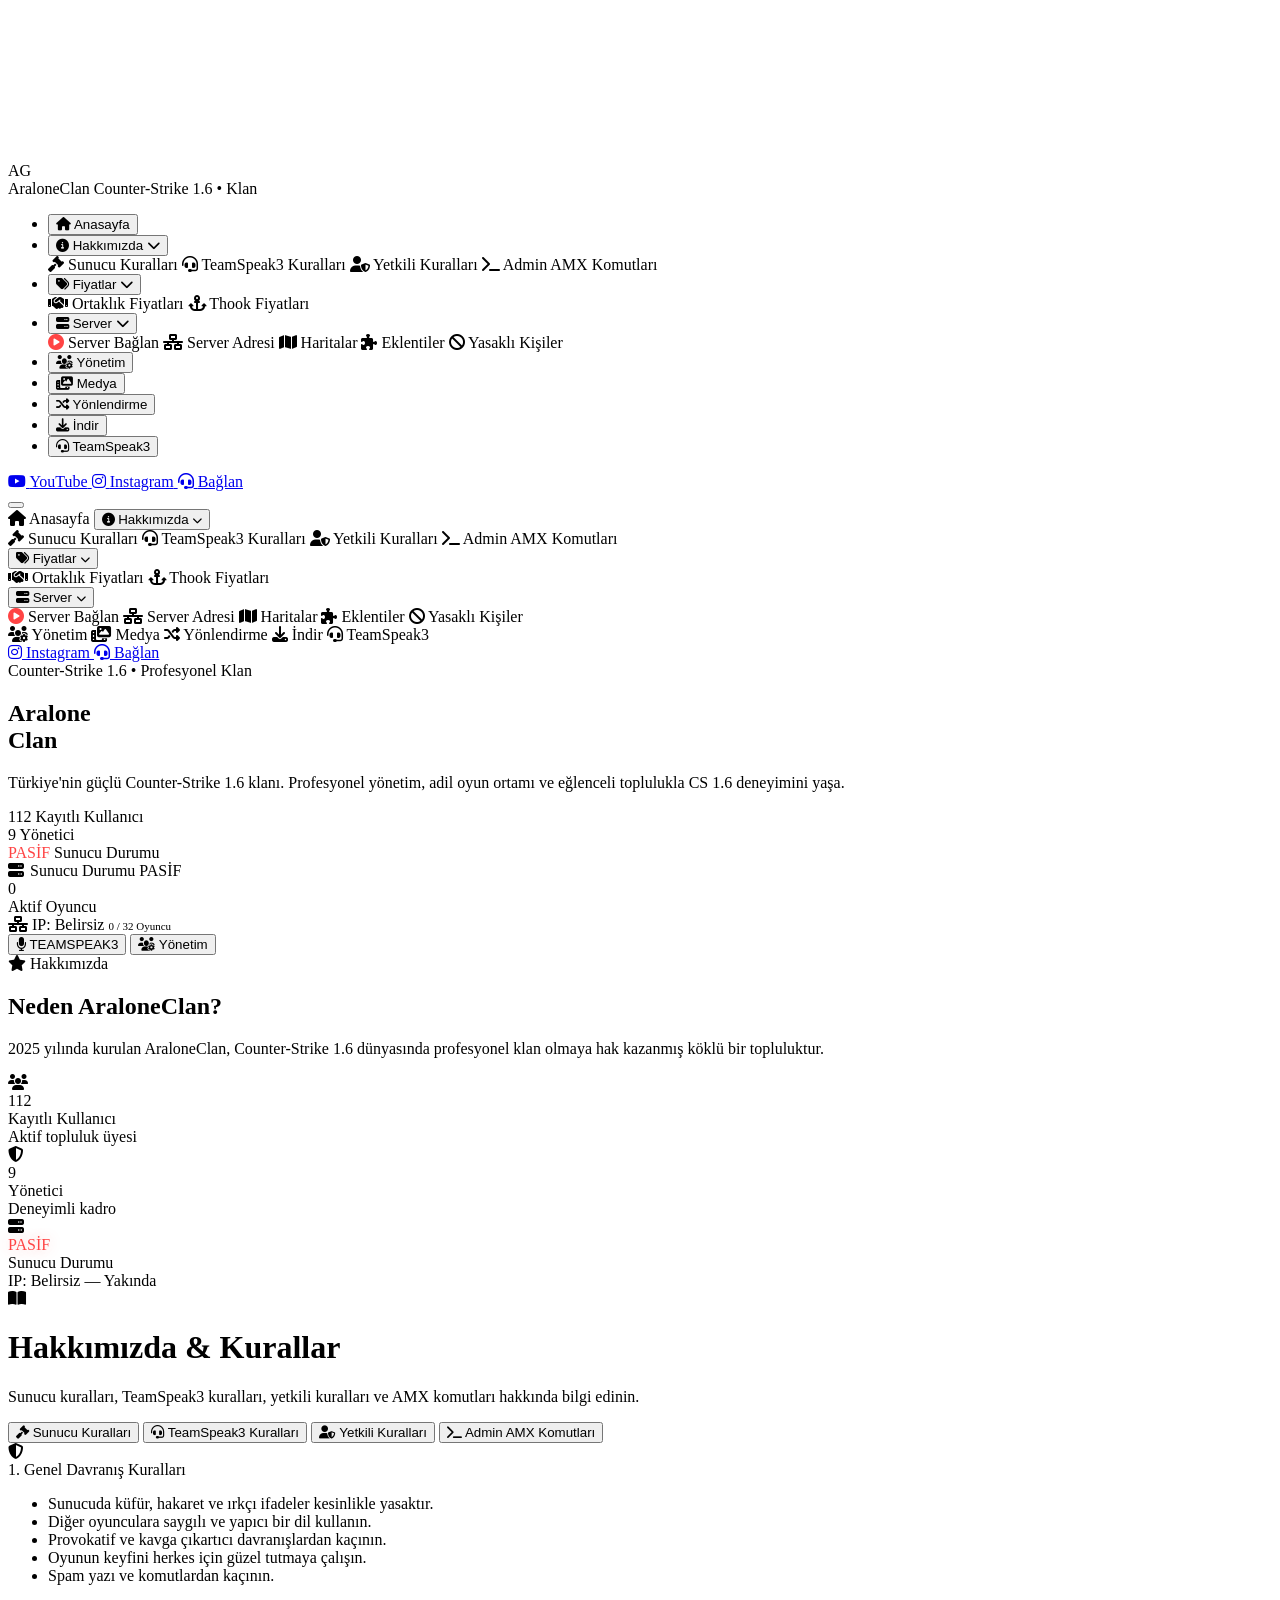
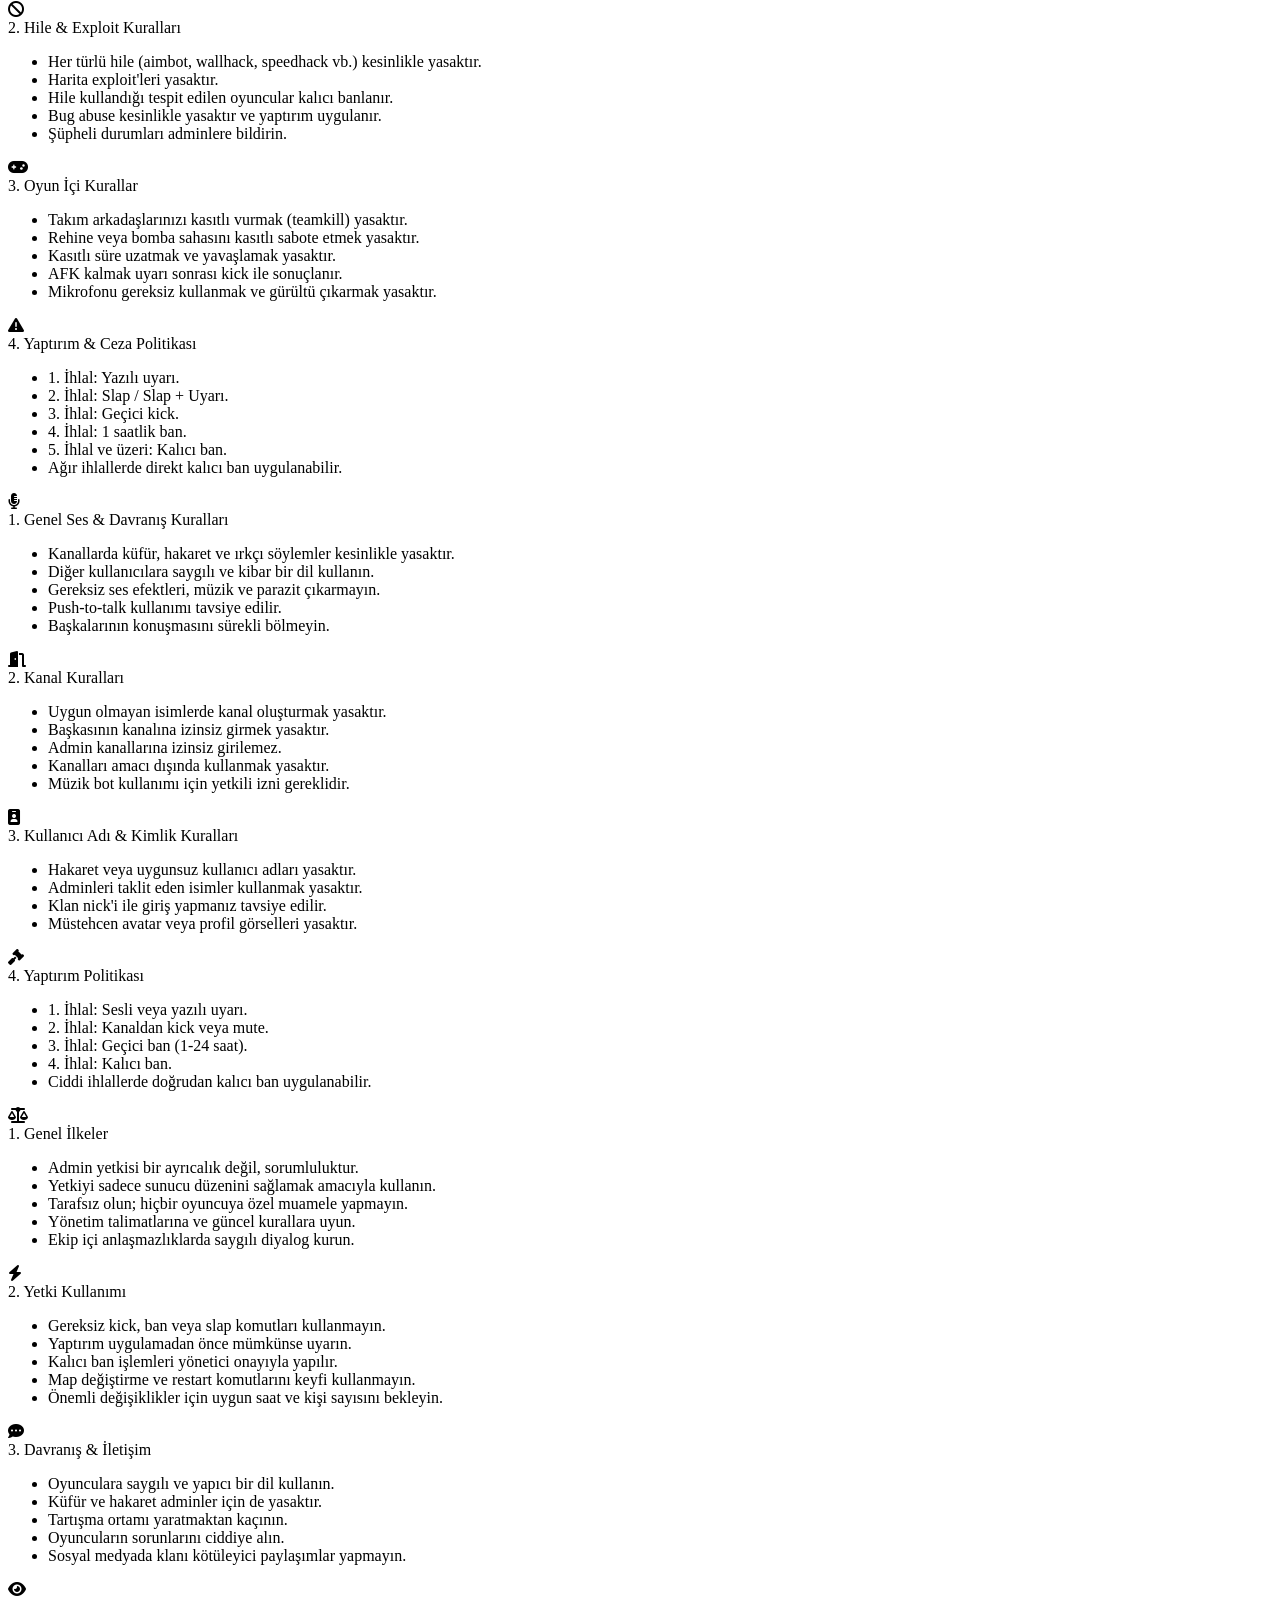
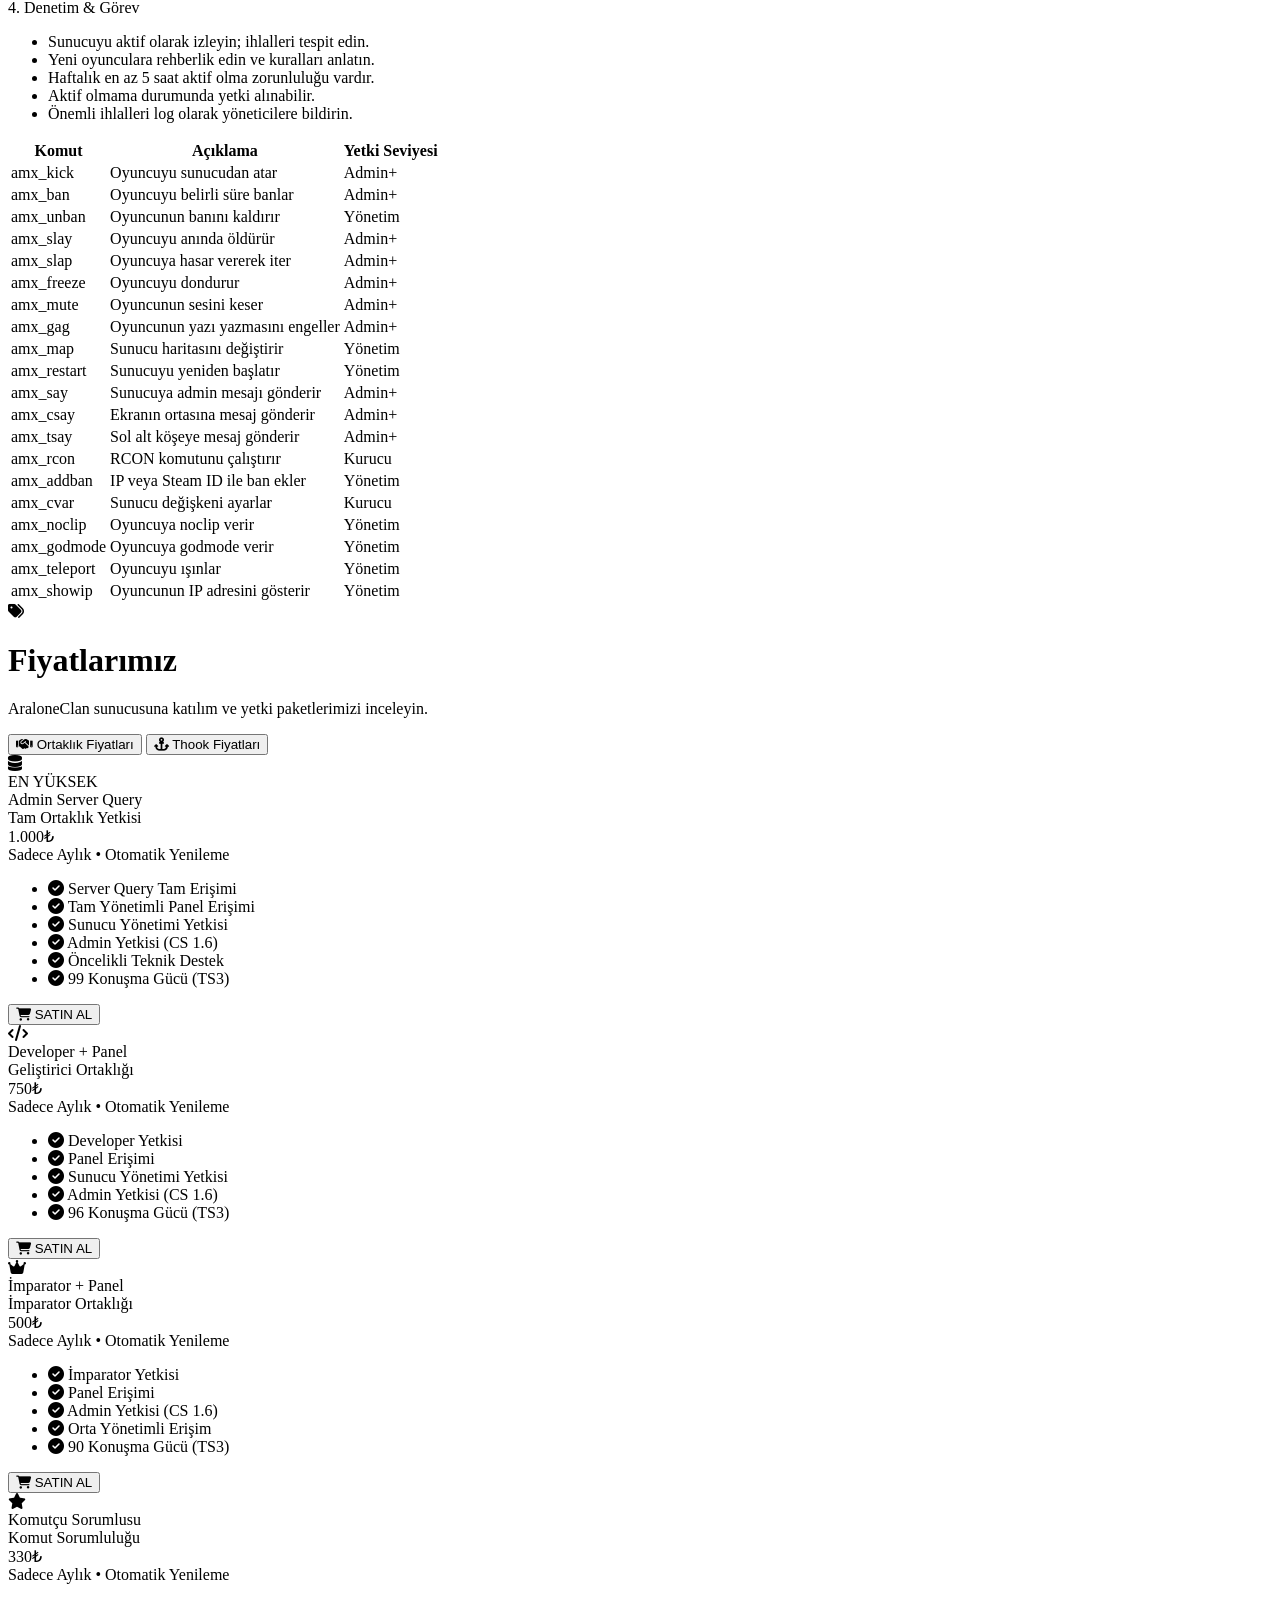
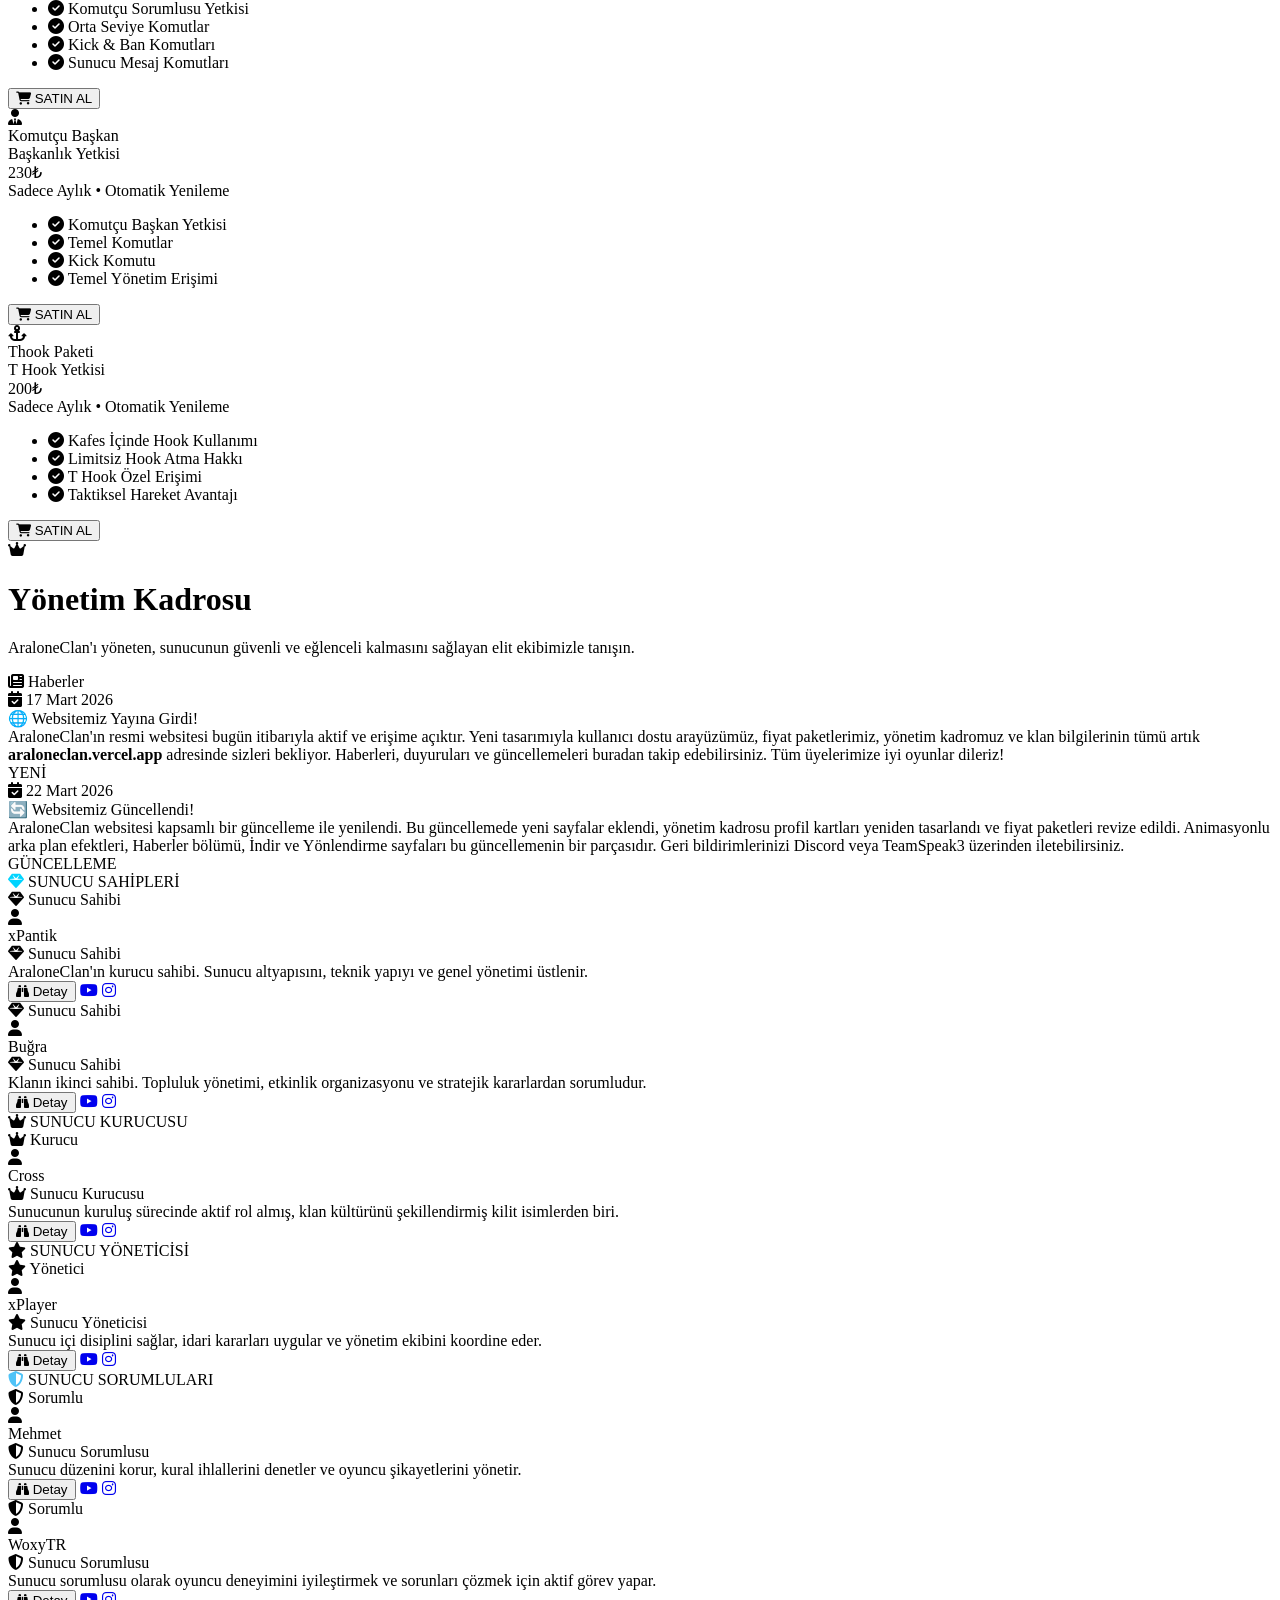
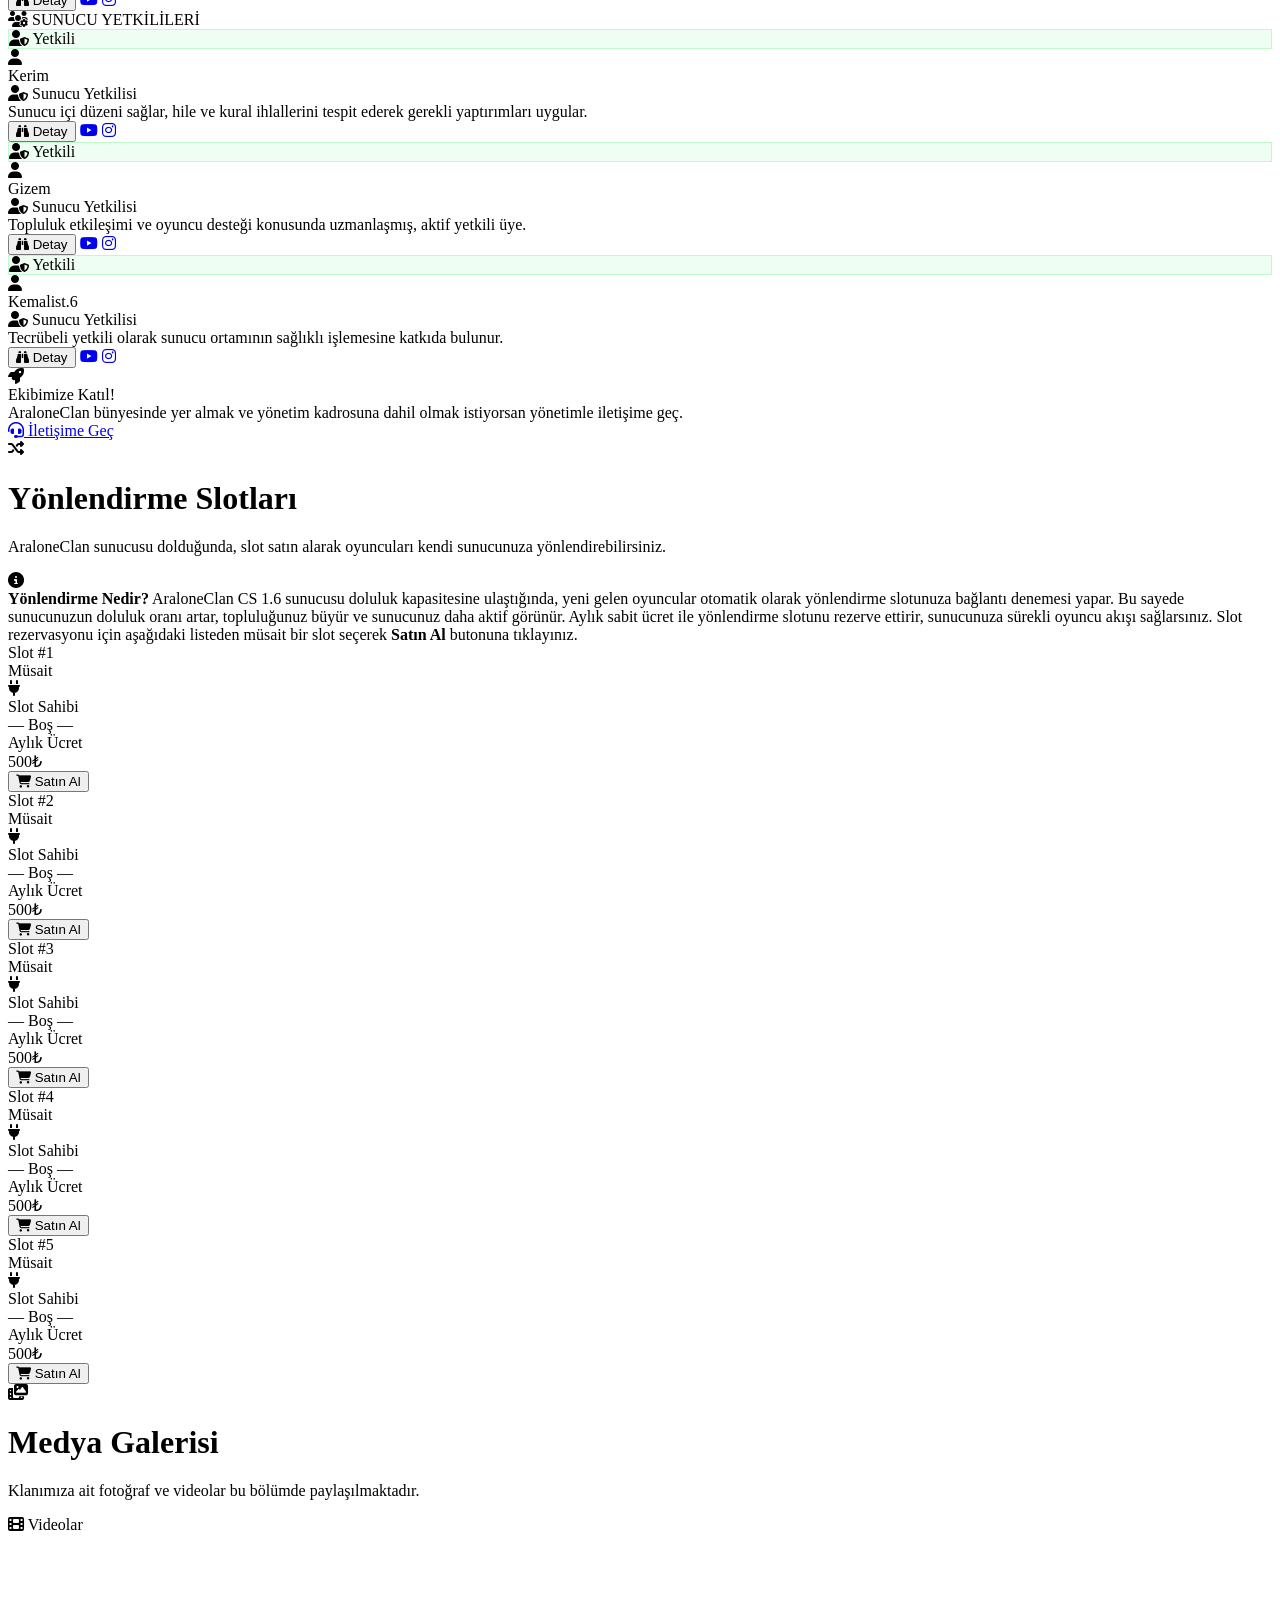
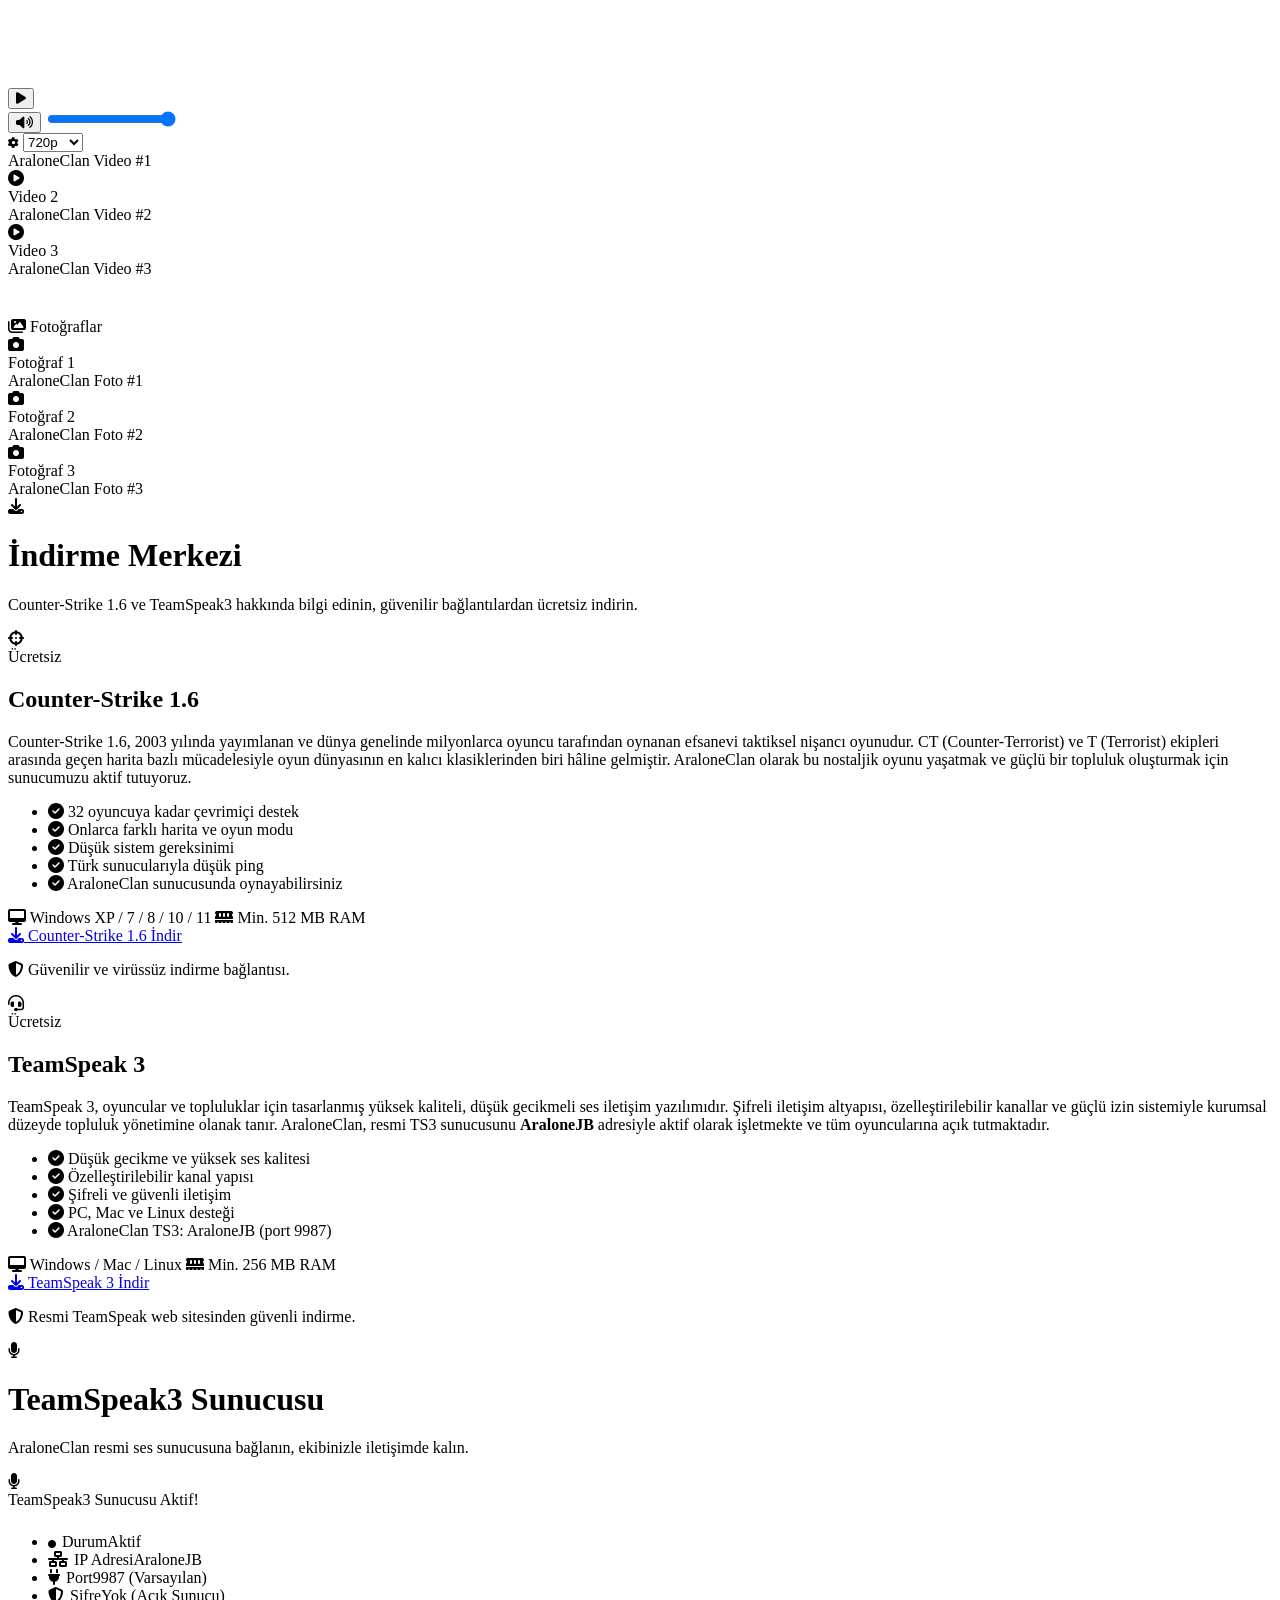
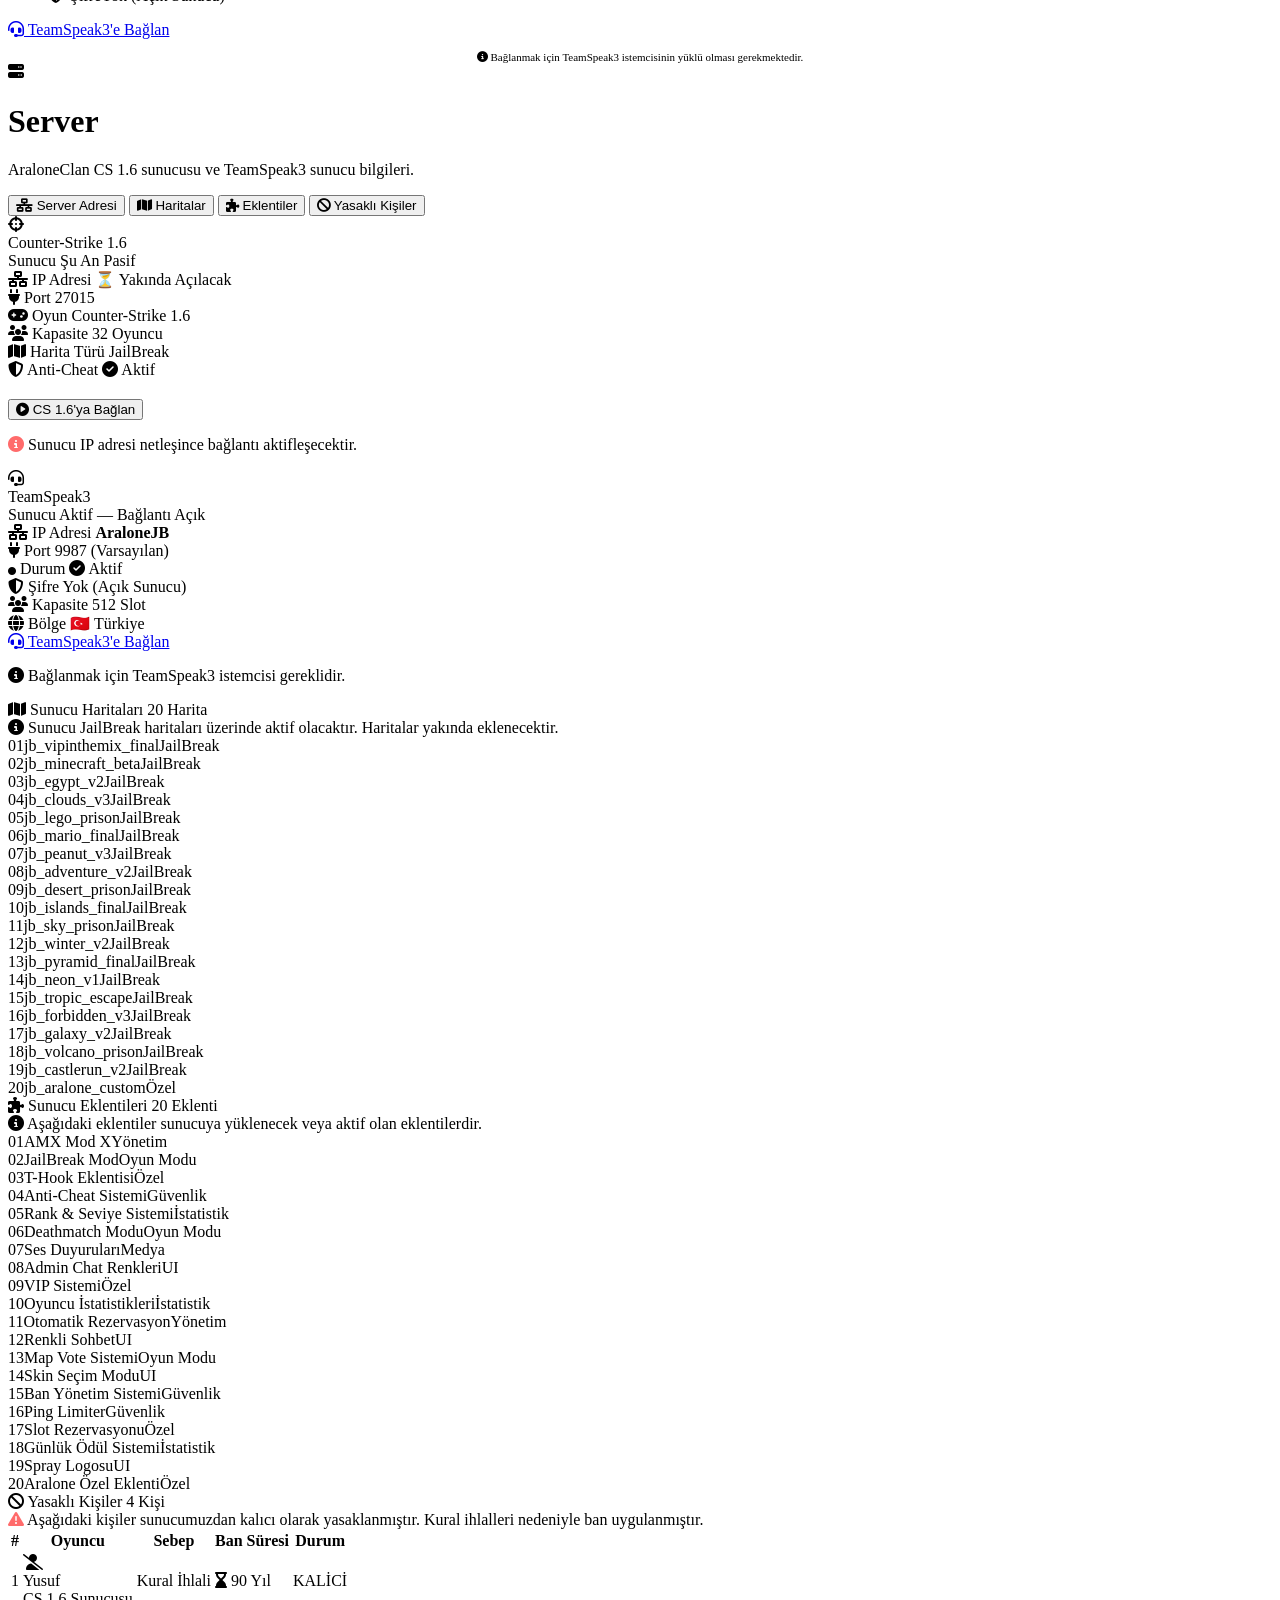
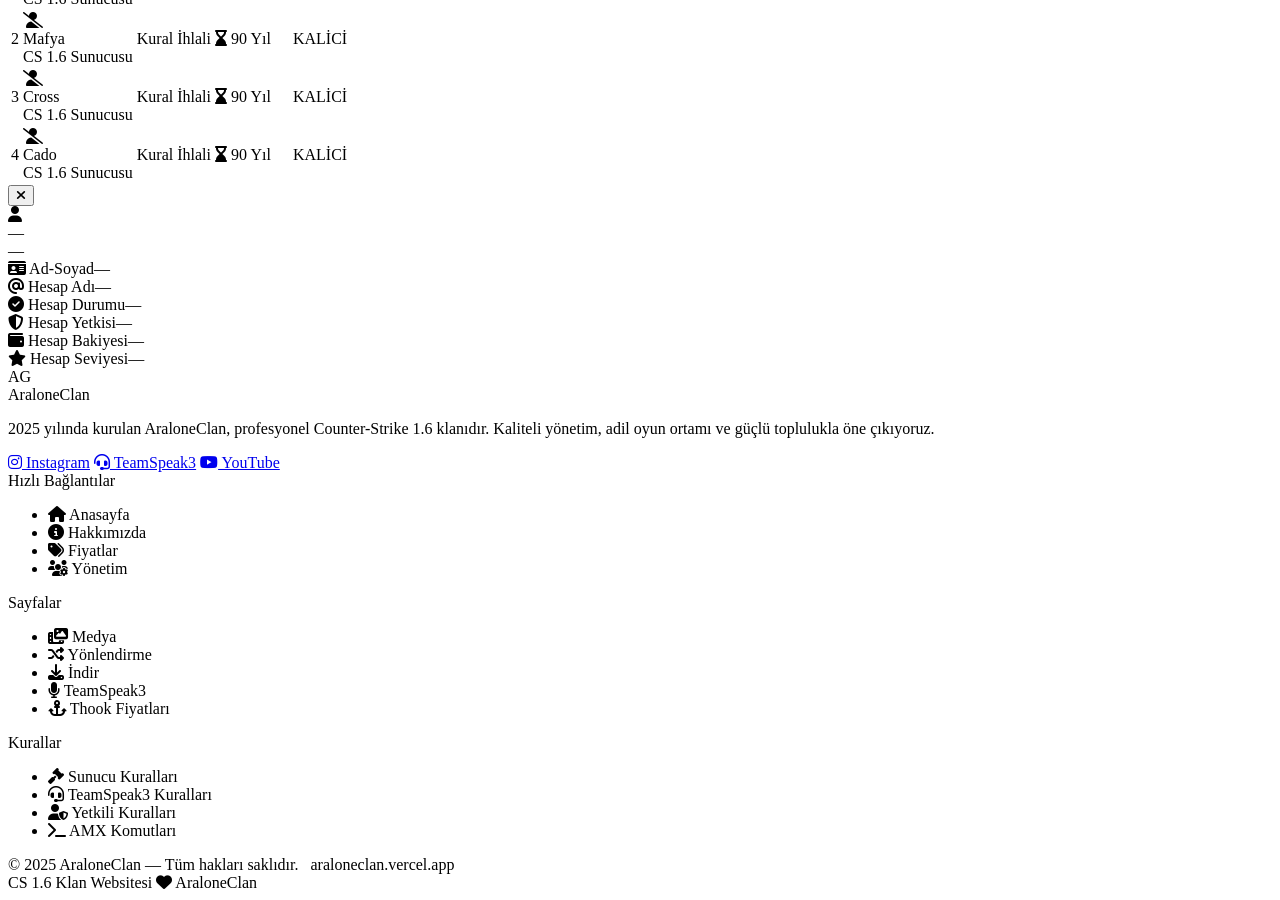
==== index.html @ 615b8faf "Add files via upload" ====
<!DOCTYPE html>
<html lang="tr">
<head>
  <meta charset="UTF-8" />
  <meta name="viewport" content="width=device-width, initial-scale=1.0" />
  <title>AraloneClan | Counter-Strike 1.6 Klanı</title>
  <meta name="description" content="AraloneClan - Profesyonel Counter-Strike 1.6 klanı. Kaliteli sunucu, adil oyun ortamı ve güçlü topluluk." />
  <meta name="theme-color" content="#0b1410" />
  <link rel="preconnect" href="https://fonts.googleapis.com" />
  <link rel="preconnect" href="https://fonts.gstatic.com" crossorigin />
  <link href="https://fonts.googleapis.com/css2?family=Poppins:wght@300;400;500;600;700;800;900&display=swap" rel="stylesheet" />
  <link rel="stylesheet" href="https://cdn.jsdelivr.net/npm/@fortawesome/fontawesome-free@6.5.0/css/all.min.css" />
  <link rel="stylesheet" href="css/style.css" />
</head>
<body>

<!-- ============================================= -->
<!--  ANIMATED BACKGROUND CANVAS                   -->
<!-- ============================================= -->
<canvas id="bgCanvas"></canvas>

<!-- ============================================= -->
<!--  NAVIGATION                                   -->
<!-- ============================================= -->
<nav class="navbar">
  <div class="navbar-inner">
    <div class="navbar-logo" onclick="showPage('home')">
      <div class="logo-icon">AG</div>
      <div class="logo-text">
        <span class="logo-title">AraloneClan</span>
        <span class="logo-sub">Counter-Strike 1.6 &bull; Klan</span>
      </div>
    </div>

    <ul class="navbar-menu" id="desktopMenu">
      <li class="nav-item">
        <button class="nav-link active" id="nav-home" onclick="showPage('home')">
          <i class="fas fa-home"></i> Anasayfa
        </button>
      </li>

      <li class="nav-item" id="dropdown-hakkimizda">
        <button class="nav-link" onclick="toggleDropdown('hakkimizda')">
          <i class="fas fa-info-circle"></i> Hakkımızda
          <i class="fas fa-chevron-down dropdown-arrow"></i>
        </button>
        <div class="dropdown-menu" id="dd-hakkimizda">
          <a class="dropdown-item" onclick="showPage('hakkimizda'); showTab('tab-hakkimizda','sunucu-kurallari')">
            <i class="fas fa-gavel"></i> Sunucu Kuralları
          </a>
          <a class="dropdown-item" onclick="showPage('hakkimizda'); showTab('tab-hakkimizda','ts-kurallari')">
            <i class="fas fa-headset"></i> TeamSpeak3 Kuralları
          </a>
          <a class="dropdown-item" onclick="showPage('hakkimizda'); showTab('tab-hakkimizda','yetkili-kurallari')">
            <i class="fas fa-user-shield"></i> Yetkili Kuralları
          </a>
          <a class="dropdown-item" onclick="showPage('hakkimizda'); showTab('tab-hakkimizda','amx-komutlar')">
            <i class="fas fa-terminal"></i> Admin AMX Komutları
          </a>
        </div>
      </li>

      <li class="nav-item" id="dropdown-fiyatlar">
        <button class="nav-link" onclick="toggleDropdown('fiyatlar')">
          <i class="fas fa-tags"></i> Fiyatlar
          <i class="fas fa-chevron-down dropdown-arrow"></i>
        </button>
        <div class="dropdown-menu" id="dd-fiyatlar">
          <a class="dropdown-item" onclick="showPage('fiyatlar'); showTab('tab-fiyatlar','ortaklik')">
            <i class="fas fa-handshake"></i> Ortaklık Fiyatları
          </a>
          <a class="dropdown-item" onclick="showPage('fiyatlar'); showTab('tab-fiyatlar','thook')">
            <i class="fas fa-anchor"></i> Thook Fiyatları
          </a>
        </div>
      </li>

      <li class="nav-item" id="dropdown-server">
        <button class="nav-link" onclick="toggleDropdown('server')">
          <i class="fas fa-server"></i> Server
          <i class="fas fa-chevron-down dropdown-arrow"></i>
        </button>
        <div class="dropdown-menu" id="dd-server">
          <a class="dropdown-item" onclick="connectCS()">
            <i class="fas fa-play-circle" style="color:#ff4444"></i> Server Bağlan
          </a>
          <a class="dropdown-item" onclick="showPage('server'); showTab('tab-server','adres')">
            <i class="fas fa-network-wired"></i> Server Adresi
          </a>
          <a class="dropdown-item" onclick="showPage('server'); showTab('tab-server','haritalar')">
            <i class="fas fa-map"></i> Haritalar
          </a>
          <a class="dropdown-item" onclick="showPage('server'); showTab('tab-server','eklentiler')">
            <i class="fas fa-puzzle-piece"></i> Eklentiler
          </a>
          <a class="dropdown-item" onclick="showPage('server'); showTab('tab-server','yasaklilar')">
            <i class="fas fa-ban"></i> Yasaklı Kişiler
          </a>
        </div>
      </li>

      <li class="nav-item">
        <button class="nav-link" id="nav-yonetim" onclick="showPage('yonetim')">
          <i class="fas fa-users-cog"></i> Yönetim
        </button>
      </li>

      <li class="nav-item">
        <button class="nav-link" id="nav-medya" onclick="showPage('medya')">
          <i class="fas fa-photo-video"></i> Medya
        </button>
      </li>

      <li class="nav-item">
        <button class="nav-link" id="nav-yonlendirme" onclick="showPage('yonlendirme')">
          <i class="fas fa-random"></i> Yönlendirme
        </button>
      </li>

      <li class="nav-item">
        <button class="nav-link" id="nav-indir" onclick="showPage('indir')">
          <i class="fas fa-download"></i> İndir
        </button>
      </li>

      <li class="nav-item">
        <button class="nav-link" id="nav-teamspeak" onclick="showPage('teamspeak')">
          <i class="fas fa-headset"></i> TeamSpeak3
        </button>
      </li>
    </ul>

    <!-- Right action buttons -->
    <div class="navbar-actions">
      <a href="https://www.youtube.com/@aralonejb" target="_blank" class="nav-action-btn youtube-btn" title="YouTube">
        <i class="fab fa-youtube"></i>
        <span>YouTube</span>
      </a>
      <a href="https://www.instagram.com/officialaralone" target="_blank" class="nav-action-btn instagram-btn" title="Instagram">
        <i class="fab fa-instagram"></i>
        <span>Instagram</span>
      </a>
      <a href="ts3server://aralonejb" class="nav-action-btn connect-btn" title="TeamSpeak3'e Bağlan">
        <i class="fas fa-headset"></i>
        <span>Bağlan</span>
      </a>
    </div>

    <button class="hamburger" id="hamburger" onclick="toggleMobileMenu()" aria-label="Menü">
      <span></span><span></span><span></span>
    </button>
  </div>

  <!-- Mobile Nav -->
  <div class="mobile-nav" id="mobileNav">
    <a class="mobile-nav-link" onclick="showPage('home'); closeMobileMenu()">
      <i class="fas fa-home"></i> Anasayfa
    </a>

    <button class="mobile-nav-link" onclick="toggleMobileSubmenu('ms-hakkimizda')">
      <i class="fas fa-info-circle"></i> Hakkımızda
      <i class="fas fa-chevron-down" style="margin-left:auto;font-size:10px;"></i>
    </button>
    <div class="mobile-submenu" id="ms-hakkimizda">
      <a class="mobile-submenu-link" onclick="showPage('hakkimizda'); showTab('tab-hakkimizda','sunucu-kurallari'); closeMobileMenu()"><i class="fas fa-gavel"></i> Sunucu Kuralları</a>
      <a class="mobile-submenu-link" onclick="showPage('hakkimizda'); showTab('tab-hakkimizda','ts-kurallari'); closeMobileMenu()"><i class="fas fa-headset"></i> TeamSpeak3 Kuralları</a>
      <a class="mobile-submenu-link" onclick="showPage('hakkimizda'); showTab('tab-hakkimizda','yetkili-kurallari'); closeMobileMenu()"><i class="fas fa-user-shield"></i> Yetkili Kuralları</a>
      <a class="mobile-submenu-link" onclick="showPage('hakkimizda'); showTab('tab-hakkimizda','amx-komutlar'); closeMobileMenu()"><i class="fas fa-terminal"></i> Admin AMX Komutları</a>
    </div>

    <button class="mobile-nav-link" onclick="toggleMobileSubmenu('ms-fiyatlar')">
      <i class="fas fa-tags"></i> Fiyatlar
      <i class="fas fa-chevron-down" style="margin-left:auto;font-size:10px;"></i>
    </button>
    <div class="mobile-submenu" id="ms-fiyatlar">
      <a class="mobile-submenu-link" onclick="showPage('fiyatlar'); showTab('tab-fiyatlar','ortaklik'); closeMobileMenu()"><i class="fas fa-handshake"></i> Ortaklık Fiyatları</a>
      <a class="mobile-submenu-link" onclick="showPage('fiyatlar'); showTab('tab-fiyatlar','thook'); closeMobileMenu()"><i class="fas fa-anchor"></i> Thook Fiyatları</a>
    </div>

    <button class="mobile-nav-link" onclick="toggleMobileSubmenu('ms-server')">
      <i class="fas fa-server"></i> Server
      <i class="fas fa-chevron-down" style="margin-left:auto;font-size:10px;"></i>
    </button>
    <div class="mobile-submenu" id="ms-server">
      <a class="mobile-submenu-link" onclick="connectCS(); closeMobileMenu()"><i class="fas fa-play-circle" style="color:#ff4444"></i> Server Bağlan</a>
      <a class="mobile-submenu-link" onclick="showPage('server'); showTab('tab-server','adres'); closeMobileMenu()"><i class="fas fa-network-wired"></i> Server Adresi</a>
      <a class="mobile-submenu-link" onclick="showPage('server'); showTab('tab-server','haritalar'); closeMobileMenu()"><i class="fas fa-map"></i> Haritalar</a>
      <a class="mobile-submenu-link" onclick="showPage('server'); showTab('tab-server','eklentiler'); closeMobileMenu()"><i class="fas fa-puzzle-piece"></i> Eklentiler</a>
      <a class="mobile-submenu-link" onclick="showPage('server'); showTab('tab-server','yasaklilar'); closeMobileMenu()"><i class="fas fa-ban"></i> Yasaklı Kişiler</a>
    </div>
    <a class="mobile-nav-link" onclick="showPage('yonetim'); closeMobileMenu()"><i class="fas fa-users-cog"></i> Yönetim</a>
    <a class="mobile-nav-link" onclick="showPage('medya'); closeMobileMenu()"><i class="fas fa-photo-video"></i> Medya</a>
    <a class="mobile-nav-link" onclick="showPage('yonlendirme'); closeMobileMenu()"><i class="fas fa-random"></i> Yönlendirme</a>
    <a class="mobile-nav-link" onclick="showPage('indir'); closeMobileMenu()"><i class="fas fa-download"></i> İndir</a>
    <a class="mobile-nav-link" onclick="showPage('teamspeak'); closeMobileMenu()"><i class="fas fa-headset"></i> TeamSpeak3</a>

    <div class="mobile-action-row">
      <a href="https://www.instagram.com/officialaralone" target="_blank" class="mobile-action-btn instagram-btn">
        <i class="fab fa-instagram"></i> Instagram
      </a>
      <a href="ts3server://aralonejb" class="mobile-action-btn connect-btn">
        <i class="fas fa-headset"></i> Bağlan
      </a>
    </div>
  </div>
</nav>

<!-- ============================================= -->
<!--  PAGE: ANASAYFA                               -->
<!-- ============================================= -->
<div class="page active" id="page-home">
  <section class="hero">
    <div class="hero-content">
      <div class="hero-badge"><span class="dot"></span> Counter-Strike 1.6 &bull; Profesyonel Klan</div>
      <h1 class="hero-title"><span class="green">Aralone</span><br><span class="white">Clan</span></h1>
      <p class="hero-desc">Türkiye'nin güçlü Counter-Strike 1.6 klanı. Profesyonel yönetim, adil oyun ortamı ve eğlenceli toplulukla CS 1.6 deneyimini yaşa.</p>
      <div class="hero-stats">
        <div class="stat-item">
          <span class="stat-value" id="heroUserCount">112</span>
          <span class="stat-label">Kayıtlı Kullanıcı</span>
        </div>
        <div class="stat-divider"></div>
        <div class="stat-item">
          <span class="stat-value">9</span>
          <span class="stat-label">Yönetici</span>
        </div>
        <div class="stat-divider"></div>
        <div class="stat-item">
          <span class="stat-value" style="color:#ff4444">PASİF</span>
          <span class="stat-label">Sunucu Durumu</span>
        </div>
      </div>
      <div class="server-card">
        <div class="server-card-header">
          <span class="server-card-title"><i class="fas fa-server" style="color:var(--neon-green);margin-right:6px;"></i>Sunucu Durumu</span>
          <span class="status-badge passive"><span class="s-dot"></span> PASİF</span>
        </div>
        <div class="server-player-count">0</div>
        <div class="server-player-label">Aktif Oyuncu</div>
        <div class="server-progress"><div class="server-progress-bar" style="width:0%"></div></div>
        <div class="server-info-row">
          <span class="server-ip"><i class="fas fa-network-wired"></i> IP: Belirsiz</span>
          <span style="font-size:11px;color:var(--text-muted);">0 / 32 Oyuncu</span>
        </div>
      </div>
      <div class="hero-buttons">
        <button class="btn btn-primary" onclick="showPage('teamspeak')">
          <i class="fas fa-microphone"></i> TEAMSPEAK3
        </button>
        <button class="btn btn-secondary" onclick="showPage('yonetim')">
          <i class="fas fa-users-cog"></i> Yönetim
        </button>
      </div>
    </div>
  </section>

  <section class="about-section">
    <div class="container">
      <div class="section-header">
        <div class="section-tag"><i class="fas fa-star"></i> Hakkımızda</div>
        <h2 class="section-title">Neden <span class="accent">AraloneClan</span>?</h2>
        <p class="section-desc">2025 yılında kurulan AraloneClan, Counter-Strike 1.6 dünyasında profesyonel klan olmaya hak kazanmış köklü bir topluluktur.</p>
      </div>
      <div class="info-grid">
        <div class="info-card">
          <div class="info-card-icon"><i class="fas fa-users"></i></div>
          <div class="info-card-value" id="cardUserCount">112</div>
          <div class="info-card-label">Kayıtlı Kullanıcı</div>
          <div class="info-card-sub">Aktif topluluk üyesi</div>
        </div>
        <div class="info-card">
          <div class="info-card-icon"><i class="fas fa-shield-alt"></i></div>
          <div class="info-card-value">9</div>
          <div class="info-card-label">Yönetici</div>
          <div class="info-card-sub">Deneyimli kadro</div>
        </div>
        <div class="info-card">
          <div class="info-card-icon"><i class="fas fa-server"></i></div>
          <div class="info-card-value" style="color:#ff4444;text-shadow:0 0 15px rgba(255,68,68,0.3)">PASİF</div>
          <div class="info-card-label">Sunucu Durumu</div>
          <div class="info-card-sub">IP: Belirsiz — Yakında</div>
        </div>
      </div>
    </div>
  </section>
</div>

<!-- ============================================= -->
<!--  PAGE: HAKKIMIZDA                             -->
<!-- ============================================= -->
<div class="page" id="page-hakkimizda">
  <div class="page-header">
    <div class="page-header-icon"><i class="fas fa-book-open"></i></div>
    <h1 class="page-title">Hakkımızda & Kurallar</h1>
    <p class="page-subtitle">Sunucu kuralları, TeamSpeak3 kuralları, yetkili kuralları ve AMX komutları hakkında bilgi edinin.</p>
  </div>
  <div class="tab-nav">
    <button class="tab-btn active" id="tab-hakkimizda-sunucu-kurallari" onclick="showTab('tab-hakkimizda','sunucu-kurallari')"><i class="fas fa-gavel"></i> Sunucu Kuralları</button>
    <button class="tab-btn" id="tab-hakkimizda-ts-kurallari" onclick="showTab('tab-hakkimizda','ts-kurallari')"><i class="fas fa-headset"></i> TeamSpeak3 Kuralları</button>
    <button class="tab-btn" id="tab-hakkimizda-yetkili-kurallari" onclick="showTab('tab-hakkimizda','yetkili-kurallari')"><i class="fas fa-user-shield"></i> Yetkili Kuralları</button>
    <button class="tab-btn" id="tab-hakkimizda-amx-komutlar" onclick="showTab('tab-hakkimizda','amx-komutlar')"><i class="fas fa-terminal"></i> Admin AMX Komutları</button>
  </div>
  <div class="tab-content active" id="content-tab-hakkimizda-sunucu-kurallari">
    <div class="rules-grid">
      <div class="rule-card"><div class="rule-card-header"><div class="rule-card-icon"><i class="fas fa-shield-alt"></i></div><div class="rule-card-title">1. Genel Davranış Kuralları</div></div><ul class="rule-list"><li>Sunucuda küfür, hakaret ve ırkçı ifadeler kesinlikle yasaktır.</li><li>Diğer oyunculara saygılı ve yapıcı bir dil kullanın.</li><li>Provokatif ve kavga çıkartıcı davranışlardan kaçının.</li><li>Oyunun keyfini herkes için güzel tutmaya çalışın.</li><li>Spam yazı ve komutlardan kaçının.</li></ul></div>
      <div class="rule-card"><div class="rule-card-header"><div class="rule-card-icon"><i class="fas fa-ban"></i></div><div class="rule-card-title">2. Hile & Exploit Kuralları</div></div><ul class="rule-list"><li>Her türlü hile (aimbot, wallhack, speedhack vb.) kesinlikle yasaktır.</li><li>Harita exploit'leri yasaktır.</li><li>Hile kullandığı tespit edilen oyuncular kalıcı banlanır.</li><li>Bug abuse kesinlikle yasaktır ve yaptırım uygulanır.</li><li>Şüpheli durumları adminlere bildirin.</li></ul></div>
      <div class="rule-card"><div class="rule-card-header"><div class="rule-card-icon"><i class="fas fa-gamepad"></i></div><div class="rule-card-title">3. Oyun İçi Kurallar</div></div><ul class="rule-list"><li>Takım arkadaşlarınızı kasıtlı vurmak (teamkill) yasaktır.</li><li>Rehine veya bomba sahasını kasıtlı sabote etmek yasaktır.</li><li>Kasıtlı süre uzatmak ve yavaşlamak yasaktır.</li><li>AFK kalmak uyarı sonrası kick ile sonuçlanır.</li><li>Mikrofonu gereksiz kullanmak ve gürültü çıkarmak yasaktır.</li></ul></div>
      <div class="rule-card"><div class="rule-card-header"><div class="rule-card-icon"><i class="fas fa-exclamation-triangle"></i></div><div class="rule-card-title">4. Yaptırım & Ceza Politikası</div></div><ul class="rule-list"><li>1. İhlal: Yazılı uyarı.</li><li>2. İhlal: Slap / Slap + Uyarı.</li><li>3. İhlal: Geçici kick.</li><li>4. İhlal: 1 saatlik ban.</li><li>5. İhlal ve üzeri: Kalıcı ban.</li><li>Ağır ihlallerde direkt kalıcı ban uygulanabilir.</li></ul></div>
    </div>
  </div>
  <div class="tab-content" id="content-tab-hakkimizda-ts-kurallari">
    <div class="rules-grid">
      <div class="rule-card"><div class="rule-card-header"><div class="rule-card-icon"><i class="fas fa-microphone-alt"></i></div><div class="rule-card-title">1. Genel Ses & Davranış Kuralları</div></div><ul class="rule-list"><li>Kanallarda küfür, hakaret ve ırkçı söylemler kesinlikle yasaktır.</li><li>Diğer kullanıcılara saygılı ve kibar bir dil kullanın.</li><li>Gereksiz ses efektleri, müzik ve parazit çıkarmayın.</li><li>Push-to-talk kullanımı tavsiye edilir.</li><li>Başkalarının konuşmasını sürekli bölmeyin.</li></ul></div>
      <div class="rule-card"><div class="rule-card-header"><div class="rule-card-icon"><i class="fas fa-door-open"></i></div><div class="rule-card-title">2. Kanal Kuralları</div></div><ul class="rule-list"><li>Uygun olmayan isimlerde kanal oluşturmak yasaktır.</li><li>Başkasının kanalına izinsiz girmek yasaktır.</li><li>Admin kanallarına izinsiz girilemez.</li><li>Kanalları amacı dışında kullanmak yasaktır.</li><li>Müzik bot kullanımı için yetkili izni gereklidir.</li></ul></div>
      <div class="rule-card"><div class="rule-card-header"><div class="rule-card-icon"><i class="fas fa-id-badge"></i></div><div class="rule-card-title">3. Kullanıcı Adı & Kimlik Kuralları</div></div><ul class="rule-list"><li>Hakaret veya uygunsuz kullanıcı adları yasaktır.</li><li>Adminleri taklit eden isimler kullanmak yasaktır.</li><li>Klan nick'i ile giriş yapmanız tavsiye edilir.</li><li>Müstehcen avatar veya profil görselleri yasaktır.</li></ul></div>
      <div class="rule-card"><div class="rule-card-header"><div class="rule-card-icon"><i class="fas fa-gavel"></i></div><div class="rule-card-title">4. Yaptırım Politikası</div></div><ul class="rule-list"><li>1. İhlal: Sesli veya yazılı uyarı.</li><li>2. İhlal: Kanaldan kick veya mute.</li><li>3. İhlal: Geçici ban (1-24 saat).</li><li>4. İhlal: Kalıcı ban.</li><li>Ciddi ihlallerde doğrudan kalıcı ban uygulanabilir.</li></ul></div>
    </div>
  </div>
  <div class="tab-content" id="content-tab-hakkimizda-yetkili-kurallari">
    <div class="rules-grid">
      <div class="rule-card"><div class="rule-card-header"><div class="rule-card-icon"><i class="fas fa-balance-scale"></i></div><div class="rule-card-title">1. Genel İlkeler</div></div><ul class="rule-list"><li>Admin yetkisi bir ayrıcalık değil, sorumluluktur.</li><li>Yetkiyi sadece sunucu düzenini sağlamak amacıyla kullanın.</li><li>Tarafsız olun; hiçbir oyuncuya özel muamele yapmayın.</li><li>Yönetim talimatlarına ve güncel kurallara uyun.</li><li>Ekip içi anlaşmazlıklarda saygılı diyalog kurun.</li></ul></div>
      <div class="rule-card"><div class="rule-card-header"><div class="rule-card-icon"><i class="fas fa-bolt"></i></div><div class="rule-card-title">2. Yetki Kullanımı</div></div><ul class="rule-list"><li>Gereksiz kick, ban veya slap komutları kullanmayın.</li><li>Yaptırım uygulamadan önce mümkünse uyarın.</li><li>Kalıcı ban işlemleri yönetici onayıyla yapılır.</li><li>Map değiştirme ve restart komutlarını keyfi kullanmayın.</li><li>Önemli değişiklikler için uygun saat ve kişi sayısını bekleyin.</li></ul></div>
      <div class="rule-card"><div class="rule-card-header"><div class="rule-card-icon"><i class="fas fa-comment-dots"></i></div><div class="rule-card-title">3. Davranış & İletişim</div></div><ul class="rule-list"><li>Oyunculara saygılı ve yapıcı bir dil kullanın.</li><li>Küfür ve hakaret adminler için de yasaktır.</li><li>Tartışma ortamı yaratmaktan kaçının.</li><li>Oyuncuların sorunlarını ciddiye alın.</li><li>Sosyal medyada klanı kötüleyici paylaşımlar yapmayın.</li></ul></div>
      <div class="rule-card"><div class="rule-card-header"><div class="rule-card-icon"><i class="fas fa-eye"></i></div><div class="rule-card-title">4. Denetim & Görev</div></div><ul class="rule-list"><li>Sunucuyu aktif olarak izleyin; ihlalleri tespit edin.</li><li>Yeni oyunculara rehberlik edin ve kuralları anlatın.</li><li>Haftalık en az 5 saat aktif olma zorunluluğu vardır.</li><li>Aktif olmama durumunda yetki alınabilir.</li><li>Önemli ihlalleri log olarak yöneticilere bildirin.</li></ul></div>
    </div>
  </div>
  <div class="tab-content" id="content-tab-hakkimizda-amx-komutlar">
    <div class="cmd-table-wrap">
      <table class="cmd-table">
        <thead><tr><th>Komut</th><th>Açıklama</th><th>Yetki Seviyesi</th></tr></thead>
        <tbody>
          <tr><td><span class="cmd-badge">amx_kick</span></td><td>Oyuncuyu sunucudan atar</td><td style="color:var(--neon-green)">Admin+</td></tr>
          <tr><td><span class="cmd-badge">amx_ban</span></td><td>Oyuncuyu belirli süre banlar</td><td style="color:var(--neon-green)">Admin+</td></tr>
          <tr><td><span class="cmd-badge">amx_unban</span></td><td>Oyuncunun banını kaldırır</td><td style="color:var(--neon-yellow)">Yönetim</td></tr>
          <tr><td><span class="cmd-badge">amx_slay</span></td><td>Oyuncuyu anında öldürür</td><td style="color:var(--neon-green)">Admin+</td></tr>
          <tr><td><span class="cmd-badge">amx_slap</span></td><td>Oyuncuya hasar vererek iter</td><td style="color:var(--neon-green)">Admin+</td></tr>
          <tr><td><span class="cmd-badge">amx_freeze</span></td><td>Oyuncuyu dondurur</td><td style="color:var(--neon-green)">Admin+</td></tr>
          <tr><td><span class="cmd-badge">amx_mute</span></td><td>Oyuncunun sesini keser</td><td style="color:var(--neon-green)">Admin+</td></tr>
          <tr><td><span class="cmd-badge">amx_gag</span></td><td>Oyuncunun yazı yazmasını engeller</td><td style="color:var(--neon-green)">Admin+</td></tr>
          <tr><td><span class="cmd-badge">amx_map</span></td><td>Sunucu haritasını değiştirir</td><td style="color:var(--neon-yellow)">Yönetim</td></tr>
          <tr><td><span class="cmd-badge">amx_restart</span></td><td>Sunucuyu yeniden başlatır</td><td style="color:var(--neon-yellow)">Yönetim</td></tr>
          <tr><td><span class="cmd-badge">amx_say</span></td><td>Sunucuya admin mesajı gönderir</td><td style="color:var(--neon-green)">Admin+</td></tr>
          <tr><td><span class="cmd-badge">amx_csay</span></td><td>Ekranın ortasına mesaj gönderir</td><td style="color:var(--neon-green)">Admin+</td></tr>
          <tr><td><span class="cmd-badge">amx_tsay</span></td><td>Sol alt köşeye mesaj gönderir</td><td style="color:var(--neon-green)">Admin+</td></tr>
          <tr><td><span class="cmd-badge">amx_rcon</span></td><td>RCON komutunu çalıştırır</td><td style="color:var(--neon-orange)">Kurucu</td></tr>
          <tr><td><span class="cmd-badge">amx_addban</span></td><td>IP veya Steam ID ile ban ekler</td><td style="color:var(--neon-yellow)">Yönetim</td></tr>
          <tr><td><span class="cmd-badge">amx_cvar</span></td><td>Sunucu değişkeni ayarlar</td><td style="color:var(--neon-orange)">Kurucu</td></tr>
          <tr><td><span class="cmd-badge">amx_noclip</span></td><td>Oyuncuya noclip verir</td><td style="color:var(--neon-yellow)">Yönetim</td></tr>
          <tr><td><span class="cmd-badge">amx_godmode</span></td><td>Oyuncuya godmode verir</td><td style="color:var(--neon-yellow)">Yönetim</td></tr>
          <tr><td><span class="cmd-badge">amx_teleport</span></td><td>Oyuncuyu ışınlar</td><td style="color:var(--neon-yellow)">Yönetim</td></tr>
          <tr><td><span class="cmd-badge">amx_showip</span></td><td>Oyuncunun IP adresini gösterir</td><td style="color:var(--neon-yellow)">Yönetim</td></tr>
        </tbody>
      </table>
    </div>
  </div>
</div>

<!-- ============================================= -->
<!--  PAGE: FİYATLAR                               -->
<!-- ============================================= -->
<div class="page" id="page-fiyatlar">
  <div class="page-header">
    <div class="page-header-icon green"><i class="fas fa-tags"></i></div>
    <h1 class="page-title">Fiyatlarımız</h1>
    <p class="page-subtitle">AraloneClan sunucusuna katılım ve yetki paketlerimizi inceleyin.</p>
  </div>
  <div class="tab-nav">
    <button class="tab-btn active" id="tab-fiyatlar-ortaklik" onclick="showTab('tab-fiyatlar','ortaklik')"><i class="fas fa-handshake"></i> Ortaklık Fiyatları</button>
    <button class="tab-btn" id="tab-fiyatlar-thook" onclick="showTab('tab-fiyatlar','thook')"><i class="fas fa-anchor"></i> Thook Fiyatları</button>
  </div>

  <!-- Tab: Ortaklık -->
  <div class="tab-content active" id="content-tab-fiyatlar-ortaklik">
    <div class="pricing-grid">
      <div class="pricing-card featured">
        <div class="member-card-glow founder-glow"></div>
        <div class="pricing-badge-icon yellow"><i class="fas fa-database"></i></div>
        <div class="pricing-tier-badge">EN YÜKSEK</div>
        <div class="pricing-plan-name">Admin Server Query</div>
        <div class="pricing-title">Tam Ortaklık Yetkisi</div>
        <div class="pricing-price">1.000₺</div>
        <div class="pricing-period">Sadece Aylık &bull; Otomatik Yenileme</div>
        <ul class="pricing-features">
          <li><i class="fas fa-check-circle"></i> Server Query Tam Erişimi</li>
          <li><i class="fas fa-check-circle"></i> Tam Yönetimli Panel Erişimi</li>
          <li><i class="fas fa-check-circle"></i> Sunucu Yönetimi Yetkisi</li>
          <li><i class="fas fa-check-circle"></i> Admin Yetkisi (CS 1.6)</li>
          <li><i class="fas fa-check-circle"></i> Öncelikli Teknik Destek</li>
          <li><i class="fas fa-check-circle"></i> 99 Konuşma Gücü (TS3)</li>
        </ul>
        <button class="btn btn-green-solid btn-full" onclick="window.location.href='ts3server://AraloneJb'"><i class="fas fa-shopping-cart"></i> SATIN AL</button>
      </div>
      <div class="pricing-card">
        <div class="pricing-badge-icon orange"><i class="fas fa-code"></i></div>
        <div class="pricing-plan-name">Developer + Panel</div>
        <div class="pricing-title">Geliştirici Ortaklığı</div>
        <div class="pricing-price">750₺</div>
        <div class="pricing-period">Sadece Aylık &bull; Otomatik Yenileme</div>
        <ul class="pricing-features">
          <li><i class="fas fa-check-circle"></i> Developer Yetkisi</li>
          <li><i class="fas fa-check-circle"></i> Panel Erişimi</li>
          <li><i class="fas fa-check-circle"></i> Sunucu Yönetimi Yetkisi</li>
          <li><i class="fas fa-check-circle"></i> Admin Yetkisi (CS 1.6)</li>
          <li><i class="fas fa-check-circle"></i> 96 Konuşma Gücü (TS3)</li>
        </ul>
        <button class="btn btn-green-solid btn-full" onclick="window.location.href='ts3server://AraloneJb'"><i class="fas fa-shopping-cart"></i> SATIN AL</button>
      </div>
      <div class="pricing-card">
        <div class="pricing-badge-icon green"><i class="fas fa-crown"></i></div>
        <div class="pricing-plan-name">İmparator + Panel</div>
        <div class="pricing-title">İmparator Ortaklığı</div>
        <div class="pricing-price">500₺</div>
        <div class="pricing-period">Sadece Aylık &bull; Otomatik Yenileme</div>
        <ul class="pricing-features">
          <li><i class="fas fa-check-circle"></i> İmparator Yetkisi</li>
          <li><i class="fas fa-check-circle"></i> Panel Erişimi</li>
          <li><i class="fas fa-check-circle"></i> Admin Yetkisi (CS 1.6)</li>
          <li><i class="fas fa-check-circle"></i> Orta Yönetimli Erişim</li>
          <li><i class="fas fa-check-circle"></i> 90 Konuşma Gücü (TS3)</li>
        </ul>
        <button class="btn btn-green-solid btn-full" onclick="window.location.href='ts3server://AraloneJb'"><i class="fas fa-shopping-cart"></i> SATIN AL</button>
      </div>
      <div class="pricing-card">
        <div class="pricing-badge-icon blue"><i class="fas fa-star"></i></div>
        <div class="pricing-plan-name">Komutçu Sorumlusu</div>
        <div class="pricing-title">Komut Sorumluluğu</div>
        <div class="pricing-price">330₺</div>
        <div class="pricing-period">Sadece Aylık &bull; Otomatik Yenileme</div>
        <ul class="pricing-features">
          <li><i class="fas fa-check-circle"></i> Komutçu Sorumlusu Yetkisi</li>
          <li><i class="fas fa-check-circle"></i> Orta Seviye Komutlar</li>
          <li><i class="fas fa-check-circle"></i> Kick & Ban Komutları</li>
          <li><i class="fas fa-check-circle"></i> Sunucu Mesaj Komutları</li>
        </ul>
        <button class="btn btn-green-solid btn-full" onclick="window.location.href='ts3server://AraloneJb'"><i class="fas fa-shopping-cart"></i> SATIN AL</button>
      </div>
      <div class="pricing-card">
        <div class="pricing-badge-icon purple"><i class="fas fa-user-tie"></i></div>
        <div class="pricing-plan-name">Komutçu Başkan</div>
        <div class="pricing-title">Başkanlık Yetkisi</div>
        <div class="pricing-price">230₺</div>
        <div class="pricing-period">Sadece Aylık &bull; Otomatik Yenileme</div>
        <ul class="pricing-features">
          <li><i class="fas fa-check-circle"></i> Komutçu Başkan Yetkisi</li>
          <li><i class="fas fa-check-circle"></i> Temel Komutlar</li>
          <li><i class="fas fa-check-circle"></i> Kick Komutu</li>
          <li><i class="fas fa-check-circle"></i> Temel Yönetim Erişimi</li>
        </ul>
        <button class="btn btn-green-solid btn-full" onclick="window.location.href='ts3server://AraloneJb'"><i class="fas fa-shopping-cart"></i> SATIN AL</button>
      </div>
    </div>
  </div>

  <!-- Tab: Thook -->
  <div class="tab-content" id="content-tab-fiyatlar-thook">
    <div class="pricing-grid" style="grid-template-columns:1fr;max-width:420px;">
      <div class="pricing-card featured">
        <div class="pricing-badge-icon purple"><i class="fas fa-anchor"></i></div>
        <div class="pricing-plan-name">Thook Paketi</div>
        <div class="pricing-title">T Hook Yetkisi</div>
        <div class="pricing-price">200₺</div>
        <div class="pricing-period">Sadece Aylık &bull; Otomatik Yenileme</div>
        <ul class="pricing-features">
          <li><i class="fas fa-check-circle"></i> Kafes İçinde Hook Kullanımı</li>
          <li><i class="fas fa-check-circle"></i> Limitsiz Hook Atma Hakkı</li>
          <li><i class="fas fa-check-circle"></i> T Hook Özel Erişimi</li>
          <li><i class="fas fa-check-circle"></i> Taktiksel Hareket Avantajı</li>
        </ul>
        <button class="btn btn-green-solid btn-full" onclick="window.location.href='ts3server://AraloneJb'"><i class="fas fa-shopping-cart"></i> SATIN AL</button>
      </div>
    </div>
  </div>
</div>

<!-- ============================================= -->
<!--  PAGE: YÖNETİM  (+ Haberler sidebar)          -->
<!-- ============================================= -->
<div class="page" id="page-yonetim">
  <div class="page-header">
    <div class="page-header-icon"><i class="fas fa-crown"></i></div>
    <h1 class="page-title">Yönetim Kadrosu</h1>
    <p class="page-subtitle">AraloneClan'ı yöneten, sunucunun güvenli ve eğlenceli kalmasını sağlayan elit ekibimizle tanışın.</p>
  </div>



  <!-- Two-column layout: Team + News -->
  <div class="yonetim-layout">

    <!-- LEFT: Haberler -->
    <aside class="haberler-sidebar">
      <div class="haberler-header">
        <i class="fas fa-newspaper"></i> Haberler
      </div>

      <div class="haber-card">
        <div class="haber-date">
          <i class="fas fa-calendar-check"></i> 17 Mart 2026
        </div>
        <div class="haber-title">🌐 Websitemiz Yayına Girdi!</div>
        <div class="haber-body">
          AraloneClan'ın resmi websitesi bugün itibarıyla aktif ve erişime açıktır. Yeni tasarımıyla kullanıcı dostu arayüzümüz, fiyat paketlerimiz, yönetim kadromuz ve klan bilgilerinin tümü artık <strong>araloneclan.vercel.app</strong> adresinde sizleri bekliyor. Haberleri, duyuruları ve güncellemeleri buradan takip edebilirsiniz. Tüm üyelerimize iyi oyunlar dileriz!
        </div>
        <div class="haber-badge new">YENİ</div>
      </div>

      <div class="haber-card">
        <div class="haber-date">
          <i class="fas fa-calendar-check"></i> 22 Mart 2026
        </div>
        <div class="haber-title">🔄 Websitemiz Güncellendi!</div>
        <div class="haber-body">
          AraloneClan websitesi kapsamlı bir güncelleme ile yenilendi. Bu güncellemede yeni sayfalar eklendi, yönetim kadrosu profil kartları yeniden tasarlandı ve fiyat paketleri revize edildi. Animasyonlu arka plan efektleri, Haberler bölümü, İndir ve Yönlendirme sayfaları bu güncellemenin bir parçasıdır. Geri bildirimlerinizi Discord veya TeamSpeak3 üzerinden iletebilirsiniz.
        </div>
        <div class="haber-badge update">GÜNCELLEME</div>
      </div>
    </aside>

    <!-- RIGHT: Team Section -->
    <div class="team-section">

      <!-- Sunucu Sahipleri -->
      <div class="team-group">
        <div class="team-group-label"><span><i class="fas fa-gem label-icon" style="color:#00d4ff"></i> SUNUCU SAHİPLERİ</span></div>
        <div class="team-grid">
          <div class="member-card owner-card">
            <div class="member-card-glow owner-glow"></div>
            <div class="member-rank-badge owner-badge"><i class="fas fa-gem"></i> Sunucu Sahibi</div>
            <div class="member-avatar owner-avatar"><i class="fas fa-user"></i></div>
            <div class="member-name">xPantik</div>
            <div class="member-role owner-role"><i class="fas fa-gem"></i> Sunucu Sahibi</div>
            <div class="member-desc">AraloneClan'ın kurucu sahibi. Sunucu altyapısını, teknik yapıyı ve genel yönetimi üstlenir.</div>
            <div class="member-socials">
              <button class="member-social-btn detail-btn" onclick="showMemberDetail('xPantik')"><i class="fas fa-binoculars"></i> Detay</button>
              <a href="https://www.youtube.com/@xpantikx" target="_blank" class="member-social-btn youtube"><i class="fab fa-youtube"></i></a>
              <a href="https://www.instagram.com/xpantikbey" target="_blank" class="member-social-btn instagram"><i class="fab fa-instagram"></i></a>
            </div>
          </div>
          <div class="member-card owner-card">
            <div class="member-card-glow owner-glow"></div>
            <div class="member-rank-badge owner-badge"><i class="fas fa-gem"></i> Sunucu Sahibi</div>
            <div class="member-avatar owner-avatar"><i class="fas fa-user"></i></div>
            <div class="member-name">Buğra</div>
            <div class="member-role owner-role"><i class="fas fa-gem"></i> Sunucu Sahibi</div>
            <div class="member-desc">Klanın ikinci sahibi. Topluluk yönetimi, etkinlik organizasyonu ve stratejik kararlardan sorumludur.</div>
            <div class="member-socials">
              <button class="member-social-btn detail-btn" onclick="showMemberDetail('Buğra')"><i class="fas fa-binoculars"></i> Detay</button>
              <a href="https://www.youtube.com/@MuhammedKavacik" target="_blank" class="member-social-btn youtube"><i class="fab fa-youtube"></i></a>
              <a href="https://www.instagram.com/bugrareisdgn" target="_blank" class="member-social-btn instagram"><i class="fab fa-instagram"></i></a>
            </div>
          </div>
        </div>
      </div>

      <!-- Sunucu Kurucusu -->
      <div class="team-group">
        <div class="team-group-label"><span><i class="fas fa-crown label-icon" style="color:var(--neon-yellow)"></i> SUNUCU KURUCUSU</span></div>
        <div class="team-grid">
          <div class="member-card founder-card">
            <div class="member-card-glow founder-glow"></div>
            <div class="member-rank-badge founder-badge"><i class="fas fa-crown"></i> Kurucu</div>
            <div class="member-avatar founder-avatar"><i class="fas fa-user"></i></div>
            <div class="member-name">Cross</div>
            <div class="member-role founder"><i class="fas fa-crown"></i> Sunucu Kurucusu</div>
            <div class="member-desc">Sunucunun kuruluş sürecinde aktif rol almış, klan kültürünü şekillendirmiş kilit isimlerden biri.</div>
            <div class="member-socials">
              <button class="member-social-btn detail-btn" onclick="showMemberDetail('Cross')"><i class="fas fa-binoculars"></i> Detay</button>
              <a href="https://www.youtube.com/@aralonejb" target="_blank" class="member-social-btn youtube"><i class="fab fa-youtube"></i></a>
              <a href="https://www.instagram.com/officialaralone" target="_blank" class="member-social-btn instagram"><i class="fab fa-instagram"></i></a>
            </div>
          </div>
        </div>
      </div>

      <!-- Sunucu Yöneticisi -->
      <div class="team-group">
        <div class="team-group-label"><span><i class="fas fa-star label-icon" style="color:var(--neon-orange)"></i> SUNUCU YÖNETİCİSİ</span></div>
        <div class="team-grid">
          <div class="member-card leader-card">
            <div class="member-card-glow leader-glow"></div>
            <div class="member-rank-badge leader-badge"><i class="fas fa-star"></i> Yönetici</div>
            <div class="member-avatar leader-avatar"><i class="fas fa-user"></i></div>
            <div class="member-name">xPlayer</div>
            <div class="member-role leader"><i class="fas fa-star"></i> Sunucu Yöneticisi</div>
            <div class="member-desc">Sunucu içi disiplini sağlar, idari kararları uygular ve yönetim ekibini koordine eder.</div>
            <div class="member-socials">
              <button class="member-social-btn detail-btn" onclick="showMemberDetail('xPlayer')"><i class="fas fa-binoculars"></i> Detay</button>
              <a href="https://www.youtube.com/@aralonejb" target="_blank" class="member-social-btn youtube"><i class="fab fa-youtube"></i></a>
              <a href="https://www.instagram.com/officialaralone" target="_blank" class="member-social-btn instagram"><i class="fab fa-instagram"></i></a>
            </div>
          </div>
        </div>
      </div>

      <!-- Sunucu Sorumluları -->
      <div class="team-group">
        <div class="team-group-label"><span><i class="fas fa-shield-alt label-icon" style="color:#4fc3f7"></i> SUNUCU SORUMLULARI</span></div>
        <div class="team-grid">
          <div class="member-card">
            <div class="member-rank-badge team-badge"><i class="fas fa-shield-alt"></i> Sorumlu</div>
            <div class="member-avatar"><i class="fas fa-user"></i></div>
            <div class="member-name">Mehmet</div>
            <div class="member-role"><i class="fas fa-shield-alt"></i> Sunucu Sorumlusu</div>
            <div class="member-desc">Sunucu düzenini korur, kural ihlallerini denetler ve oyuncu şikayetlerini yönetir.</div>
            <div class="member-socials">
              <button class="member-social-btn detail-btn" onclick="showMemberDetail('Mehmet')"><i class="fas fa-binoculars"></i> Detay</button>
              <a href="https://www.youtube.com/@aralonejb" target="_blank" class="member-social-btn youtube"><i class="fab fa-youtube"></i></a>
              <a href="https://www.instagram.com/officialaralone" target="_blank" class="member-social-btn instagram"><i class="fab fa-instagram"></i></a>
            </div>
          </div>
          <div class="member-card">
            <div class="member-rank-badge team-badge"><i class="fas fa-shield-alt"></i> Sorumlu</div>
            <div class="member-avatar"><i class="fas fa-user"></i></div>
            <div class="member-name">WoxyTR</div>
            <div class="member-role"><i class="fas fa-shield-alt"></i> Sunucu Sorumlusu</div>
            <div class="member-desc">Sunucu sorumlusu olarak oyuncu deneyimini iyileştirmek ve sorunları çözmek için aktif görev yapar.</div>
            <div class="member-socials">
              <button class="member-social-btn detail-btn" onclick="showMemberDetail('WoxyTR')"><i class="fas fa-binoculars"></i> Detay</button>
              <a href="https://www.youtube.com/@aralonejb" target="_blank" class="member-social-btn youtube"><i class="fab fa-youtube"></i></a>
              <a href="https://www.instagram.com/officialaralone" target="_blank" class="member-social-btn instagram"><i class="fab fa-instagram"></i></a>
            </div>
          </div>
        </div>
      </div>

      <!-- Sunucu Yetkilileri -->
      <div class="team-group">
        <div class="team-group-label"><span><i class="fas fa-users-cog label-icon"></i> SUNUCU YETKİLİLERİ</span></div>
        <div class="team-grid">
          <div class="member-card">
            <div class="member-rank-badge" style="background:rgba(46,235,90,0.08);border:1px solid rgba(46,235,90,0.25);color:var(--neon-green);"><i class="fas fa-user-shield"></i> Yetkili</div>
            <div class="member-avatar"><i class="fas fa-user"></i></div>
            <div class="member-name">Kerim</div>
            <div class="member-role"><i class="fas fa-user-shield"></i> Sunucu Yetkilisi</div>
            <div class="member-desc">Sunucu içi düzeni sağlar, hile ve kural ihlallerini tespit ederek gerekli yaptırımları uygular.</div>
            <div class="member-socials">
              <button class="member-social-btn detail-btn" onclick="showMemberDetail('Kerim')"><i class="fas fa-binoculars"></i> Detay</button>
              <a href="https://www.youtube.com/@aralonejb" target="_blank" class="member-social-btn youtube"><i class="fab fa-youtube"></i></a>
              <a href="https://www.instagram.com/officialaralone" target="_blank" class="member-social-btn instagram"><i class="fab fa-instagram"></i></a>
            </div>
          </div>
          <div class="member-card">
            <div class="member-rank-badge" style="background:rgba(46,235,90,0.08);border:1px solid rgba(46,235,90,0.25);color:var(--neon-green);"><i class="fas fa-user-shield"></i> Yetkili</div>
            <div class="member-avatar"><i class="fas fa-user"></i></div>
            <div class="member-name">Gizem</div>
            <div class="member-role"><i class="fas fa-user-shield"></i> Sunucu Yetkilisi</div>
            <div class="member-desc">Topluluk etkileşimi ve oyuncu desteği konusunda uzmanlaşmış, aktif yetkili üye.</div>
            <div class="member-socials">
              <button class="member-social-btn detail-btn" onclick="showMemberDetail('Gizem')"><i class="fas fa-binoculars"></i> Detay</button>
              <a href="https://www.youtube.com/@aralonejb" target="_blank" class="member-social-btn youtube"><i class="fab fa-youtube"></i></a>
              <a href="https://www.instagram.com/officialaralone" target="_blank" class="member-social-btn instagram"><i class="fab fa-instagram"></i></a>
            </div>
          </div>
          <div class="member-card">
            <div class="member-rank-badge" style="background:rgba(46,235,90,0.08);border:1px solid rgba(46,235,90,0.25);color:var(--neon-green);"><i class="fas fa-user-shield"></i> Yetkili</div>
            <div class="member-avatar"><i class="fas fa-user"></i></div>
            <div class="member-name">Kemalist.6</div>
            <div class="member-role"><i class="fas fa-user-shield"></i> Sunucu Yetkilisi</div>
            <div class="member-desc">Tecrübeli yetkili olarak sunucu ortamının sağlıklı işlemesine katkıda bulunur.</div>
            <div class="member-socials">
              <button class="member-social-btn detail-btn" onclick="showMemberDetail('Kemalist.6')"><i class="fas fa-binoculars"></i> Detay</button>
              <a href="https://www.youtube.com/@aralonejb" target="_blank" class="member-social-btn youtube"><i class="fab fa-youtube"></i></a>
              <a href="https://www.instagram.com/officialaralone" target="_blank" class="member-social-btn instagram"><i class="fab fa-instagram"></i></a>
            </div>
          </div>
        </div>
      </div>

      <!-- Katılım Çağrısı -->
      <div class="join-team-banner">
        <div class="join-team-icon"><i class="fas fa-rocket"></i></div>
        <div class="join-team-text">
          <div class="join-team-title">Ekibimize Katıl!</div>
          <div class="join-team-desc">AraloneClan bünyesinde yer almak ve yönetim kadrosuna dahil olmak istiyorsan yönetimle iletişime geç.</div>
        </div>
        <a href="ts3server://aralonejb" class="btn btn-primary join-team-btn">
          <i class="fas fa-headset"></i> İletişime Geç
        </a>
      </div>

    </div><!-- /team-section -->
  </div><!-- /yonetim-layout -->
</div><!-- /page-yonetim -->

<!-- ============================================= -->
<!--  PAGE: YÖNLENDİRME  (left of Medya)          -->
<!-- ============================================= -->
<div class="page" id="page-yonlendirme">
  <div class="page-header">
    <div class="page-header-icon green"><i class="fas fa-random"></i></div>
    <h1 class="page-title">Yönlendirme Slotları</h1>
    <p class="page-subtitle">AraloneClan sunucusu dolduğunda, slot satın alarak oyuncuları kendi sunucunuza yönlendirebilirsiniz.</p>
  </div>

  <!-- Info Banner -->
  <div class="yonlendirme-info">
    <div class="yon-info-icon"><i class="fas fa-info-circle"></i></div>
    <div class="yon-info-text">
      <strong>Yönlendirme Nedir?</strong> AraloneClan CS 1.6 sunucusu doluluk kapasitesine ulaştığında, yeni gelen oyuncular otomatik olarak yönlendirme slotunuza bağlantı denemesi yapar. Bu sayede sunucunuzun doluluk oranı artar, topluluğunuz büyür ve sunucunuz daha aktif görünür. Aylık sabit ücret ile yönlendirme slotunu rezerve ettirir, sunucunuza sürekli oyuncu akışı sağlarsınız. Slot rezervasyonu için aşağıdaki listeden müsait bir slot seçerek <strong>Satın Al</strong> butonuna tıklayınız.
    </div>
  </div>

  <div class="slots-grid">
    <!-- Slot 1 -->
    <div class="slot-card empty-slot">
      <div class="slot-header">
        <div class="slot-num">Slot #1</div>
        <div class="slot-status available">Müsait</div>
      </div>
      <div class="slot-icon"><i class="fas fa-plug"></i></div>
      <div class="slot-owner-label">Slot Sahibi</div>
      <div class="slot-owner-value">— Boş —</div>
      <div class="slot-price-label">Aylık Ücret</div>
      <div class="slot-price">500₺</div>
      <button class="btn btn-green-solid btn-full" onclick="buySlot(1)"><i class="fas fa-shopping-cart"></i> Satın Al</button>
    </div>
    <!-- Slot 2 -->
    <div class="slot-card empty-slot">
      <div class="slot-header">
        <div class="slot-num">Slot #2</div>
        <div class="slot-status available">Müsait</div>
      </div>
      <div class="slot-icon"><i class="fas fa-plug"></i></div>
      <div class="slot-owner-label">Slot Sahibi</div>
      <div class="slot-owner-value">— Boş —</div>
      <div class="slot-price-label">Aylık Ücret</div>
      <div class="slot-price">500₺</div>
      <button class="btn btn-green-solid btn-full" onclick="buySlot(2)"><i class="fas fa-shopping-cart"></i> Satın Al</button>
    </div>
    <!-- Slot 3 -->
    <div class="slot-card empty-slot">
      <div class="slot-header">
        <div class="slot-num">Slot #3</div>
        <div class="slot-status available">Müsait</div>
      </div>
      <div class="slot-icon"><i class="fas fa-plug"></i></div>
      <div class="slot-owner-label">Slot Sahibi</div>
      <div class="slot-owner-value">— Boş —</div>
      <div class="slot-price-label">Aylık Ücret</div>
      <div class="slot-price">500₺</div>
      <button class="btn btn-green-solid btn-full" onclick="buySlot(3)"><i class="fas fa-shopping-cart"></i> Satın Al</button>
    </div>
    <!-- Slot 4 -->
    <div class="slot-card empty-slot">
      <div class="slot-header">
        <div class="slot-num">Slot #4</div>
        <div class="slot-status available">Müsait</div>
      </div>
      <div class="slot-icon"><i class="fas fa-plug"></i></div>
      <div class="slot-owner-label">Slot Sahibi</div>
      <div class="slot-owner-value">— Boş —</div>
      <div class="slot-price-label">Aylık Ücret</div>
      <div class="slot-price">500₺</div>
      <button class="btn btn-green-solid btn-full" onclick="buySlot(4)"><i class="fas fa-shopping-cart"></i> Satın Al</button>
    </div>
    <!-- Slot 5 -->
    <div class="slot-card empty-slot">
      <div class="slot-header">
        <div class="slot-num">Slot #5</div>
        <div class="slot-status available">Müsait</div>
      </div>
      <div class="slot-icon"><i class="fas fa-plug"></i></div>
      <div class="slot-owner-label">Slot Sahibi</div>
      <div class="slot-owner-value">— Boş —</div>
      <div class="slot-price-label">Aylık Ücret</div>
      <div class="slot-price">500₺</div>
      <button class="btn btn-green-solid btn-full" onclick="buySlot(5)"><i class="fas fa-shopping-cart"></i> Satın Al</button>
    </div>
  </div>
</div><!-- /page-yonlendirme -->

<!-- ============================================= -->
<!--  PAGE: MEDYA                                  -->
<!-- ============================================= -->
<div class="page" id="page-medya">
  <div class="page-header">
    <div class="page-header-icon green"><i class="fas fa-photo-video"></i></div>
    <h1 class="page-title">Medya Galerisi</h1>
    <p class="page-subtitle">Klanımıza ait fotoğraf ve videolar bu bölümde paylaşılmaktadır.</p>
  </div>

  <!-- Videolar -->
  <div class="media-section-title"><i class="fas fa-film"></i> Videolar</div>
  <div class="media-grid">
    <div class="media-video-card">
      <div class="media-yt-wrap">
        <iframe
          id="ytVideo1"
          class="media-yt-iframe"
          src="https://www.youtube.com/embed/SPfBgQXaT4o?enablejsapi=1&rel=0&modestbranding=1"
          title="AraloneClan Video #1"
          frameborder="0"
          allow="accelerometer; autoplay; clipboard-write; encrypted-media; gyroscope; picture-in-picture"
          allowfullscreen>
        </iframe>
      </div>
      <div class="media-yt-controls">
        <button class="yt-ctrl-btn" onclick="ytPlayPause('ytVideo1')" id="ytPlayBtn1" title="Oynat / Durdur">
          <i class="fas fa-play" id="ytPlayIcon1"></i>
        </button>
        <div class="yt-vol-group">
          <button class="yt-ctrl-btn" onclick="ytMuteToggle('ytVideo1', 'ytVolIcon1')" title="Ses Aç/Kapat">
            <i class="fas fa-volume-up" id="ytVolIcon1"></i>
          </button>
          <input type="range" class="yt-vol-slider" id="ytVol1" min="0" max="100" value="100"
                 oninput="ytSetVolume('ytVideo1', this.value, 'ytVolIcon1')" title="Ses Seviyesi">
        </div>
        <div class="yt-qual-group">
          <i class="fas fa-cog" style="font-size:11px;color:var(--text-muted)"></i>
          <select class="yt-qual-select" onchange="ytQuality('ytVideo1', this.value)" title="Kalite">
            <option value="hd1080">1080p</option>
            <option value="hd720" selected>720p</option>
            <option value="large">480p</option>
            <option value="medium">360p</option>
            <option value="small">240p</option>
          </select>
        </div>
        <span class="yt-label">AraloneClan Video #1</span>
      </div>
    </div>
    <div class="media-video-card">
      <div class="media-video-placeholder">
        <div class="media-play-icon"><i class="fas fa-play-circle"></i></div>
        <div class="media-label">Video 2</div>
      </div>
      <div class="media-card-footer">AraloneClan Video #2</div>
    </div>
    <div class="media-video-card">
      <div class="media-video-placeholder">
        <div class="media-play-icon"><i class="fas fa-play-circle"></i></div>
        <div class="media-label">Video 3</div>
      </div>
      <div class="media-card-footer">AraloneClan Video #3</div>
    </div>
  </div>

  <!-- Fotoğraflar -->
  <div class="media-section-title" style="margin-top:40px;"><i class="fas fa-images"></i> Fotoğraflar</div>
  <div class="media-grid">
    <div class="media-photo-card">
      <div class="media-photo-placeholder">
        <div class="media-photo-icon"><i class="fas fa-camera"></i></div>
        <div class="media-label">Fotoğraf 1</div>
      </div>
      <div class="media-card-footer">AraloneClan Foto #1</div>
    </div>
    <div class="media-photo-card">
      <div class="media-photo-placeholder">
        <div class="media-photo-icon"><i class="fas fa-camera"></i></div>
        <div class="media-label">Fotoğraf 2</div>
      </div>
      <div class="media-card-footer">AraloneClan Foto #2</div>
    </div>
    <div class="media-photo-card">
      <div class="media-photo-placeholder">
        <div class="media-photo-icon"><i class="fas fa-camera"></i></div>
        <div class="media-label">Fotoğraf 3</div>
      </div>
      <div class="media-card-footer">AraloneClan Foto #3</div>
    </div>
  </div>
</div>

<!-- ============================================= -->
<!--  PAGE: İNDİR  (right of Medya)               -->
<!-- ============================================= -->
<div class="page" id="page-indir">
  <div class="page-header">
    <div class="page-header-icon green"><i class="fas fa-download"></i></div>
    <h1 class="page-title">İndirme Merkezi</h1>
    <p class="page-subtitle">Counter-Strike 1.6 ve TeamSpeak3 hakkında bilgi edinin, güvenilir bağlantılardan ücretsiz indirin.</p>
  </div>

  <div class="indir-grid">

    <!-- CS 1.6 -->
    <div class="indir-card">
      <div class="indir-card-top cs16-top">
        <div class="indir-logo cs16-logo">
          <i class="fas fa-crosshairs"></i>
        </div>
        <div class="indir-badge cs16-badge">Ücretsiz</div>
      </div>
      <div class="indir-card-body">
        <h2 class="indir-title">Counter-Strike 1.6</h2>
        <p class="indir-desc">
          Counter-Strike 1.6, 2003 yılında yayımlanan ve dünya genelinde milyonlarca oyuncu tarafından oynanan efsanevi taktiksel nişancı oyunudur. CT (Counter-Terrorist) ve T (Terrorist) ekipleri arasında geçen harita bazlı mücadelesiyle oyun dünyasının en kalıcı klasiklerinden biri hâline gelmiştir. AraloneClan olarak bu nostaljik oyunu yaşatmak ve güçlü bir topluluk oluşturmak için sunucumuzu aktif tutuyoruz.
        </p>
        <ul class="indir-features">
          <li><i class="fas fa-check-circle"></i> 32 oyuncuya kadar çevrimiçi destek</li>
          <li><i class="fas fa-check-circle"></i> Onlarca farklı harita ve oyun modu</li>
          <li><i class="fas fa-check-circle"></i> Düşük sistem gereksinimi</li>
          <li><i class="fas fa-check-circle"></i> Türk sunucularıyla düşük ping</li>
          <li><i class="fas fa-check-circle"></i> AraloneClan sunucusunda oynayabilirsiniz</li>
        </ul>
        <div class="indir-system">
          <span><i class="fas fa-desktop"></i> Windows XP / 7 / 8 / 10 / 11</span>
          <span><i class="fas fa-memory"></i> Min. 512 MB RAM</span>
        </div>
        <a href="https://www.mediafire.com/file/v2stnkqzuih3b6p/CS1.6_Full.rar/file" target="_blank" rel="noopener noreferrer" class="btn btn-green-solid btn-full indir-btn">
          <i class="fas fa-download"></i> Counter-Strike 1.6 İndir
        </a>
        <p class="indir-note"><i class="fas fa-shield-alt"></i> Güvenilir ve virüssüz indirme bağlantısı.</p>
      </div>
    </div>

    <!-- TeamSpeak3 -->
    <div class="indir-card">
      <div class="indir-card-top ts3-top">
        <div class="indir-logo ts3-logo">
          <i class="fas fa-headset"></i>
        </div>
        <div class="indir-badge ts3-badge">Ücretsiz</div>
      </div>
      <div class="indir-card-body">
        <h2 class="indir-title">TeamSpeak 3</h2>
        <p class="indir-desc">
          TeamSpeak 3, oyuncular ve topluluklar için tasarlanmış yüksek kaliteli, düşük gecikmeli ses iletişim yazılımıdır. Şifreli iletişim altyapısı, özelleştirilebilir kanallar ve güçlü izin sistemiyle kurumsal düzeyde topluluk yönetimine olanak tanır. AraloneClan, resmi TS3 sunucusunu <strong>AraloneJB</strong> adresiyle aktif olarak işletmekte ve tüm oyuncularına açık tutmaktadır.
        </p>
        <ul class="indir-features">
          <li><i class="fas fa-check-circle"></i> Düşük gecikme ve yüksek ses kalitesi</li>
          <li><i class="fas fa-check-circle"></i> Özelleştirilebilir kanal yapısı</li>
          <li><i class="fas fa-check-circle"></i> Şifreli ve güvenli iletişim</li>
          <li><i class="fas fa-check-circle"></i> PC, Mac ve Linux desteği</li>
          <li><i class="fas fa-check-circle"></i> AraloneClan TS3: AraloneJB (port 9987)</li>
        </ul>
        <div class="indir-system">
          <span><i class="fas fa-desktop"></i> Windows / Mac / Linux</span>
          <span><i class="fas fa-memory"></i> Min. 256 MB RAM</span>
        </div>
        <a href="https://www.teamspeak.com/en/downloads/" target="_blank" rel="noopener noreferrer" class="btn btn-ts3-solid btn-full indir-btn">
          <i class="fas fa-download"></i> TeamSpeak 3 İndir
        </a>
        <p class="indir-note"><i class="fas fa-shield-alt"></i> Resmi TeamSpeak web sitesinden güvenli indirme.</p>
      </div>
    </div>

  </div>
</div><!-- /page-indir -->

<!-- ============================================= -->
<!--  PAGE: TEAMSPEAK3                             -->
<!-- ============================================= -->
<div class="page" id="page-teamspeak">
  <div class="page-header">
    <div class="page-header-icon green"><i class="fas fa-microphone"></i></div>
    <h1 class="page-title">TeamSpeak3 Sunucusu</h1>
    <p class="page-subtitle">AraloneClan resmi ses sunucusuna bağlanın, ekibinizle iletişimde kalın.</p>
  </div>
  <div class="server-detail-wrap">
    <div class="server-detail-card">
      <div class="sd-icon active"><i class="fas fa-microphone"></i></div>
      <div class="sd-big-text">TeamSpeak3 Sunucusu Aktif!</div>
      <ul class="sd-info-list" style="margin-top:24px;">
        <li><span class="key"><i class="fas fa-circle" style="font-size:8px;margin-right:6px;"></i>Durum</span><span class="val green">Aktif</span></li>
        <li><span class="key"><i class="fas fa-network-wired" style="margin-right:6px;"></i>IP Adresi</span><span class="val green">AraloneJB</span></li>
        <li><span class="key"><i class="fas fa-plug" style="margin-right:6px;"></i>Port</span><span class="val">9987 (Varsayılan)</span></li>
        <li><span class="key"><i class="fas fa-shield-alt" style="margin-right:6px;"></i>Şifre</span><span class="val yellow">Yok (Açık Sunucu)</span></li>
      </ul>
      <a href="ts3server://AraloneJB" class="btn btn-green-solid btn-full" style="margin-top:20px;">
        <i class="fas fa-headset"></i> TeamSpeak3'e Bağlan
      </a>
      <div style="margin-top:12px;font-size:11px;color:var(--text-muted);text-align:center;">
        <i class="fas fa-info-circle" style="color:var(--neon-green);"></i> Bağlanmak için TeamSpeak3 istemcisinin yüklü olması gerekmektedir.
      </div>
    </div>
  </div>
</div>

<!-- ============================================= -->
<!--  PAGE: SERVER                                 -->
<!-- ============================================= -->
<div class="page" id="page-server">

  <div class="page-header">
    <div class="page-header-icon green"><i class="fas fa-server"></i></div>
    <h1 class="page-title">Server</h1>
    <p class="page-subtitle">AraloneClan CS 1.6 sunucusu ve TeamSpeak3 sunucu bilgileri.</p>
  </div>

  <div class="tab-nav">
    <button class="tab-btn active" id="tab-server-adres" onclick="showTab('tab-server','adres')">
      <i class="fas fa-network-wired"></i> Server Adresi
    </button>
    <button class="tab-btn" id="tab-server-haritalar" onclick="showTab('tab-server','haritalar')">
      <i class="fas fa-map"></i> Haritalar
    </button>
    <button class="tab-btn" id="tab-server-eklentiler" onclick="showTab('tab-server','eklentiler')">
      <i class="fas fa-puzzle-piece"></i> Eklentiler
    </button>
    <button class="tab-btn" id="tab-server-yasaklilar" onclick="showTab('tab-server','yasaklilar')">
      <i class="fas fa-ban"></i> Yasaklı Kişiler
    </button>
  </div>

  <!-- Tab: Server Adresi -->
  <div class="tab-content active" id="content-tab-server-adres">
    <div class="server-address-grid">

      <!-- CS 1.6 -->
      <div class="server-addr-card">
        <div class="server-addr-top cs-top">
          <div class="server-addr-icon"><i class="fas fa-crosshairs"></i></div>
          <div class="server-addr-badge cs-badge">Counter-Strike 1.6</div>
        </div>
        <div class="server-addr-body">
          <div class="addr-status-bar passive-bar">
            <span class="addr-status-dot passive-dot"></span>
            <span>Sunucu Şu An Pasif</span>
          </div>
          <div class="server-addr-row">
            <span class="addr-label"><i class="fas fa-network-wired"></i> IP Adresi</span>
            <span class="addr-val addr-coming">⏳ Yakında Açılacak</span>
          </div>
          <div class="server-addr-row">
            <span class="addr-label"><i class="fas fa-plug"></i> Port</span>
            <span class="addr-val">27015</span>
          </div>
          <div class="server-addr-row">
            <span class="addr-label"><i class="fas fa-gamepad"></i> Oyun</span>
            <span class="addr-val">Counter-Strike 1.6</span>
          </div>
          <div class="server-addr-row">
            <span class="addr-label"><i class="fas fa-users"></i> Kapasite</span>
            <span class="addr-val">32 Oyuncu</span>
          </div>
          <div class="server-addr-row">
            <span class="addr-label"><i class="fas fa-map"></i> Harita Türü</span>
            <span class="addr-val">JailBreak</span>
          </div>
          <div class="server-addr-row">
            <span class="addr-label"><i class="fas fa-shield-alt"></i> Anti-Cheat</span>
            <span class="addr-val" style="color:var(--neon-green)"><i class="fas fa-check-circle"></i> Aktif</span>
          </div>
          <button class="btn btn-cs-connect btn-full" style="margin-top:20px;" onclick="connectCS()">
            <i class="fas fa-play-circle"></i> CS 1.6'ya Bağlan
          </button>
          <p class="addr-note"><i class="fas fa-info-circle" style="color:#ff6b6b"></i> Sunucu IP adresi netleşince bağlantı aktifleşecektir.</p>
        </div>
      </div>

      <!-- TeamSpeak3 -->
      <div class="server-addr-card">
        <div class="server-addr-top ts-top2">
          <div class="server-addr-icon ts-icon2"><i class="fas fa-headset"></i></div>
          <div class="server-addr-badge ts-badge2">TeamSpeak3</div>
        </div>
        <div class="server-addr-body">
          <div class="addr-status-bar active-bar">
            <span class="addr-status-dot active-dot"></span>
            <span>Sunucu Aktif — Bağlantı Açık</span>
          </div>
          <div class="server-addr-row">
            <span class="addr-label"><i class="fas fa-network-wired"></i> IP Adresi</span>
            <span class="addr-val" style="color:var(--neon-green);font-weight:700;">AraloneJB</span>
          </div>
          <div class="server-addr-row">
            <span class="addr-label"><i class="fas fa-plug"></i> Port</span>
            <span class="addr-val">9987 (Varsayılan)</span>
          </div>
          <div class="server-addr-row">
            <span class="addr-label"><i class="fas fa-circle" style="font-size:8px"></i> Durum</span>
            <span class="addr-val" style="color:var(--neon-green)"><i class="fas fa-check-circle"></i> Aktif</span>
          </div>
          <div class="server-addr-row">
            <span class="addr-label"><i class="fas fa-shield-alt"></i> Şifre</span>
            <span class="addr-val">Yok (Açık Sunucu)</span>
          </div>
          <div class="server-addr-row">
            <span class="addr-label"><i class="fas fa-users"></i> Kapasite</span>
            <span class="addr-val">512 Slot</span>
          </div>
          <div class="server-addr-row">
            <span class="addr-label"><i class="fas fa-globe"></i> Bölge</span>
            <span class="addr-val">🇹🇷 Türkiye</span>
          </div>
          <a href="ts3server://AraloneJB" class="btn btn-green-solid btn-full" style="margin-top:20px;">
            <i class="fas fa-headset"></i> TeamSpeak3'e Bağlan
          </a>
          <p class="addr-note"><i class="fas fa-info-circle" style="color:var(--neon-green)"></i> Bağlanmak için TeamSpeak3 istemcisi gereklidir.</p>
        </div>
      </div>

    </div>
  </div>

  <!-- Tab: Haritalar -->
  <div class="tab-content" id="content-tab-server-haritalar">
    <div class="server-list-wrap">
      <div class="server-list-header">
        <span><i class="fas fa-map"></i> Sunucu Haritaları</span>
        <span class="server-list-count">20 Harita</span>
      </div>
      <div class="map-info-bar">
        <span><i class="fas fa-info-circle"></i> Sunucu JailBreak haritaları üzerinde aktif olacaktır. Haritalar yakında eklenecektir.</span>
      </div>
      <div class="server-list-grid">
        <div class="server-list-item map-item"><span class="sli-num">01</span><span class="sli-name">jb_vipinthemix_final</span><span class="sli-tag map-tag">JailBreak</span></div>
        <div class="server-list-item map-item"><span class="sli-num">02</span><span class="sli-name">jb_minecraft_beta</span><span class="sli-tag map-tag">JailBreak</span></div>
        <div class="server-list-item map-item"><span class="sli-num">03</span><span class="sli-name">jb_egypt_v2</span><span class="sli-tag map-tag">JailBreak</span></div>
        <div class="server-list-item map-item"><span class="sli-num">04</span><span class="sli-name">jb_clouds_v3</span><span class="sli-tag map-tag">JailBreak</span></div>
        <div class="server-list-item map-item"><span class="sli-num">05</span><span class="sli-name">jb_lego_prison</span><span class="sli-tag map-tag">JailBreak</span></div>
        <div class="server-list-item map-item"><span class="sli-num">06</span><span class="sli-name">jb_mario_final</span><span class="sli-tag map-tag">JailBreak</span></div>
        <div class="server-list-item map-item"><span class="sli-num">07</span><span class="sli-name">jb_peanut_v3</span><span class="sli-tag map-tag">JailBreak</span></div>
        <div class="server-list-item map-item"><span class="sli-num">08</span><span class="sli-name">jb_adventure_v2</span><span class="sli-tag map-tag">JailBreak</span></div>
        <div class="server-list-item map-item"><span class="sli-num">09</span><span class="sli-name">jb_desert_prison</span><span class="sli-tag map-tag">JailBreak</span></div>
        <div class="server-list-item map-item"><span class="sli-num">10</span><span class="sli-name">jb_islands_final</span><span class="sli-tag map-tag">JailBreak</span></div>
        <div class="server-list-item map-item"><span class="sli-num">11</span><span class="sli-name">jb_sky_prison</span><span class="sli-tag map-tag">JailBreak</span></div>
        <div class="server-list-item map-item"><span class="sli-num">12</span><span class="sli-name">jb_winter_v2</span><span class="sli-tag map-tag">JailBreak</span></div>
        <div class="server-list-item map-item"><span class="sli-num">13</span><span class="sli-name">jb_pyramid_final</span><span class="sli-tag map-tag">JailBreak</span></div>
        <div class="server-list-item map-item"><span class="sli-num">14</span><span class="sli-name">jb_neon_v1</span><span class="sli-tag map-tag">JailBreak</span></div>
        <div class="server-list-item map-item"><span class="sli-num">15</span><span class="sli-name">jb_tropic_escape</span><span class="sli-tag map-tag">JailBreak</span></div>
        <div class="server-list-item map-item"><span class="sli-num">16</span><span class="sli-name">jb_forbidden_v3</span><span class="sli-tag map-tag">JailBreak</span></div>
        <div class="server-list-item map-item"><span class="sli-num">17</span><span class="sli-name">jb_galaxy_v2</span><span class="sli-tag map-tag">JailBreak</span></div>
        <div class="server-list-item map-item"><span class="sli-num">18</span><span class="sli-name">jb_volcano_prison</span><span class="sli-tag map-tag">JailBreak</span></div>
        <div class="server-list-item map-item"><span class="sli-num">19</span><span class="sli-name">jb_castlerun_v2</span><span class="sli-tag map-tag">JailBreak</span></div>
        <div class="server-list-item map-item"><span class="sli-num">20</span><span class="sli-name">jb_aralone_custom</span><span class="sli-tag map-tag-special">Özel</span></div>
      </div>
    </div>
  </div>

  <!-- Tab: Eklentiler -->
  <div class="tab-content" id="content-tab-server-eklentiler">
    <div class="server-list-wrap">
      <div class="server-list-header">
        <span><i class="fas fa-puzzle-piece"></i> Sunucu Eklentileri</span>
        <span class="server-list-count">20 Eklenti</span>
      </div>
      <div class="map-info-bar">
        <span><i class="fas fa-info-circle"></i> Aşağıdaki eklentiler sunucuya yüklenecek veya aktif olan eklentilerdir.</span>
      </div>
      <div class="server-list-grid">
        <div class="server-list-item plugin"><span class="sli-num">01</span><span class="sli-name">AMX Mod X</span><span class="sli-tag plugin-tag">Yönetim</span></div>
        <div class="server-list-item plugin"><span class="sli-num">02</span><span class="sli-name">JailBreak Mod</span><span class="sli-tag plugin-tag">Oyun Modu</span></div>
        <div class="server-list-item plugin"><span class="sli-num">03</span><span class="sli-name">T-Hook Eklentisi</span><span class="sli-tag plugin-tag-special">Özel</span></div>
        <div class="server-list-item plugin"><span class="sli-num">04</span><span class="sli-name">Anti-Cheat Sistemi</span><span class="sli-tag plugin-tag">Güvenlik</span></div>
        <div class="server-list-item plugin"><span class="sli-num">05</span><span class="sli-name">Rank & Seviye Sistemi</span><span class="sli-tag plugin-tag">İstatistik</span></div>
        <div class="server-list-item plugin"><span class="sli-num">06</span><span class="sli-name">Deathmatch Modu</span><span class="sli-tag plugin-tag">Oyun Modu</span></div>
        <div class="server-list-item plugin"><span class="sli-num">07</span><span class="sli-name">Ses Duyuruları</span><span class="sli-tag plugin-tag">Medya</span></div>
        <div class="server-list-item plugin"><span class="sli-num">08</span><span class="sli-name">Admin Chat Renkleri</span><span class="sli-tag plugin-tag">UI</span></div>
        <div class="server-list-item plugin"><span class="sli-num">09</span><span class="sli-name">VIP Sistemi</span><span class="sli-tag plugin-tag-special">Özel</span></div>
        <div class="server-list-item plugin"><span class="sli-num">10</span><span class="sli-name">Oyuncu İstatistikleri</span><span class="sli-tag plugin-tag">İstatistik</span></div>
        <div class="server-list-item plugin"><span class="sli-num">11</span><span class="sli-name">Otomatik Rezervasyon</span><span class="sli-tag plugin-tag">Yönetim</span></div>
        <div class="server-list-item plugin"><span class="sli-num">12</span><span class="sli-name">Renkli Sohbet</span><span class="sli-tag plugin-tag">UI</span></div>
        <div class="server-list-item plugin"><span class="sli-num">13</span><span class="sli-name">Map Vote Sistemi</span><span class="sli-tag plugin-tag">Oyun Modu</span></div>
        <div class="server-list-item plugin"><span class="sli-num">14</span><span class="sli-name">Skin Seçim Modu</span><span class="sli-tag plugin-tag">UI</span></div>
        <div class="server-list-item plugin"><span class="sli-num">15</span><span class="sli-name">Ban Yönetim Sistemi</span><span class="sli-tag plugin-tag">Güvenlik</span></div>
        <div class="server-list-item plugin"><span class="sli-num">16</span><span class="sli-name">Ping Limiter</span><span class="sli-tag plugin-tag">Güvenlik</span></div>
        <div class="server-list-item plugin"><span class="sli-num">17</span><span class="sli-name">Slot Rezervasyonu</span><span class="sli-tag plugin-tag-special">Özel</span></div>
        <div class="server-list-item plugin"><span class="sli-num">18</span><span class="sli-name">Günlük Ödül Sistemi</span><span class="sli-tag plugin-tag">İstatistik</span></div>
        <div class="server-list-item plugin"><span class="sli-num">19</span><span class="sli-name">Spray Logosu</span><span class="sli-tag plugin-tag">UI</span></div>
        <div class="server-list-item plugin"><span class="sli-num">20</span><span class="sli-name">Aralone Özel Eklenti</span><span class="sli-tag plugin-tag-special">Özel</span></div>
      </div>
    </div>
  </div>

  <!-- Tab: Yasaklı Kişiler -->
  <div class="tab-content" id="content-tab-server-yasaklilar">
    <div class="server-list-wrap">
      <div class="server-list-header">
        <span><i class="fas fa-ban"></i> Yasaklı Kişiler</span>
        <span class="server-list-count banned-count">4 Kişi</span>
      </div>
      <div class="map-info-bar ban-info-bar">
        <span><i class="fas fa-exclamation-triangle" style="color:#ff6b6b"></i> Aşağıdaki kişiler sunucumuzdan kalıcı olarak yasaklanmıştır. Kural ihlalleri nedeniyle ban uygulanmıştır.</span>
      </div>
      <div class="ban-table-wrap">
        <table class="ban-table">
          <thead>
            <tr>
              <th class="ban-th">#</th>
              <th class="ban-th">Oyuncu</th>
              <th class="ban-th">Sebep</th>
              <th class="ban-th">Ban Süresi</th>
              <th class="ban-th">Durum</th>
            </tr>
          </thead>
          <tbody>
            <tr class="ban-tr">
              <td class="ban-td ban-num">1</td>
              <td class="ban-td">
                <div class="ban-player-cell">
                  <div class="ban-avatar-sm"><i class="fas fa-user-slash"></i></div>
                  <div>
                    <div class="ban-player-name">Yusuf</div>
                    <div class="ban-player-sub">CS 1.6 Sunucusu</div>
                  </div>
                </div>
              </td>
              <td class="ban-td"><span class="ban-reason-tag">Kural İhlali</span></td>
              <td class="ban-td ban-dur-cell"><i class="fas fa-hourglass-end"></i> 90 Yıl</td>
              <td class="ban-td"><span class="ban-status permanent">KALİCİ</span></td>
            </tr>
            <tr class="ban-tr">
              <td class="ban-td ban-num">2</td>
              <td class="ban-td">
                <div class="ban-player-cell">
                  <div class="ban-avatar-sm"><i class="fas fa-user-slash"></i></div>
                  <div>
                    <div class="ban-player-name">Mafya</div>
                    <div class="ban-player-sub">CS 1.6 Sunucusu</div>
                  </div>
                </div>
              </td>
              <td class="ban-td"><span class="ban-reason-tag">Kural İhlali</span></td>
              <td class="ban-td ban-dur-cell"><i class="fas fa-hourglass-end"></i> 90 Yıl</td>
              <td class="ban-td"><span class="ban-status permanent">KALİCİ</span></td>
            </tr>
            <tr class="ban-tr">
              <td class="ban-td ban-num">3</td>
              <td class="ban-td">
                <div class="ban-player-cell">
                  <div class="ban-avatar-sm"><i class="fas fa-user-slash"></i></div>
                  <div>
                    <div class="ban-player-name">Cross</div>
                    <div class="ban-player-sub">CS 1.6 Sunucusu</div>
                  </div>
                </div>
              </td>
              <td class="ban-td"><span class="ban-reason-tag">Kural İhlali</span></td>
              <td class="ban-td ban-dur-cell"><i class="fas fa-hourglass-end"></i> 90 Yıl</td>
              <td class="ban-td"><span class="ban-status permanent">KALİCİ</span></td>
            </tr>
            <tr class="ban-tr">
              <td class="ban-td ban-num">4</td>
              <td class="ban-td">
                <div class="ban-player-cell">
                  <div class="ban-avatar-sm"><i class="fas fa-user-slash"></i></div>
                  <div>
                    <div class="ban-player-name">Cado</div>
                    <div class="ban-player-sub">CS 1.6 Sunucusu</div>
                  </div>
                </div>
              </td>
              <td class="ban-td"><span class="ban-reason-tag">Kural İhlali</span></td>
              <td class="ban-td ban-dur-cell"><i class="fas fa-hourglass-end"></i> 90 Yıl</td>
              <td class="ban-td"><span class="ban-status permanent">KALİCİ</span></td>
            </tr>
          </tbody>
        </table>
      </div>
    </div>
  </div>

</div><!-- /page-server -->

<!-- ============================================= -->
<!--  MEMBER DETAIL MODAL                          -->
<!-- ============================================= -->
<div class="modal-overlay" id="memberModal" onclick="closeMemberModal(event)">
  <div class="modal-box">
    <button class="modal-close" onclick="closeMemberModal()"><i class="fas fa-times"></i></button>
    <div class="modal-header">
      <div class="modal-avatar"><i class="fas fa-user"></i></div>
      <div class="modal-title-wrap">
        <div class="modal-name" id="modal-name">—</div>
        <div class="modal-role-tag" id="modal-role">—</div>
      </div>
    </div>
    <div class="modal-body">
      <div class="modal-row"><span class="modal-key"><i class="fas fa-id-card"></i> Ad-Soyad</span><span class="modal-val" id="modal-adsoyad">—</span></div>
      <div class="modal-row"><span class="modal-key"><i class="fas fa-at"></i> Hesap Adı</span><span class="modal-val" id="modal-hesapadi">—</span></div>
      <div class="modal-row"><span class="modal-key"><i class="fas fa-check-circle"></i> Hesap Durumu</span><span class="modal-val" id="modal-durum">—</span></div>
      <div class="modal-row"><span class="modal-key"><i class="fas fa-shield-alt"></i> Hesap Yetkisi</span><span class="modal-val" id="modal-yetki">—</span></div>
      <div class="modal-row"><span class="modal-key"><i class="fas fa-wallet"></i> Hesap Bakiyesi</span><span class="modal-val" id="modal-bakiye">—</span></div>
      <div class="modal-row"><span class="modal-key"><i class="fas fa-star"></i> Hesap Seviyesi</span><span class="modal-val" id="modal-seviye">—</span></div>
    </div>
  </div>
</div>

<!-- ============================================= -->
<!--  FOOTER                                       -->
<!-- ============================================= -->
<footer class="footer">
  <div class="footer-inner">
    <div class="footer-top">
      <div class="footer-brand">
        <div class="footer-logo">
          <div class="footer-logo-icon">AG</div>
          <span class="footer-logo-text">AraloneClan</span>
        </div>
        <p class="footer-brand-desc">2025 yılında kurulan AraloneClan, profesyonel Counter-Strike 1.6 klanıdır. Kaliteli yönetim, adil oyun ortamı ve güçlü toplulukla öne çıkıyoruz.</p>
        <div class="social-ads">
          <a href="https://www.instagram.com/officialaralone" target="_blank" class="social-ad-btn instagram"><i class="fab fa-instagram"></i> Instagram</a>
          <a href="ts3server://aralonejb" class="social-ad-btn steam"><i class="fas fa-headset"></i> TeamSpeak3</a>
          <a href="https://www.youtube.com/@aralonejb" target="_blank" class="social-ad-btn youtube"><i class="fab fa-youtube"></i> YouTube</a>
        </div>
      </div>
      <div>
        <div class="footer-col-title">Hızlı Bağlantılar</div>
        <ul class="footer-links">
          <li><span onclick="showPage('home')"><i class="fas fa-home"></i> Anasayfa</span></li>
          <li><span onclick="showPage('hakkimizda')"><i class="fas fa-info-circle"></i> Hakkımızda</span></li>
          <li><span onclick="showPage('fiyatlar')"><i class="fas fa-tags"></i> Fiyatlar</span></li>
          <li><span onclick="showPage('yonetim')"><i class="fas fa-users-cog"></i> Yönetim</span></li>
        </ul>
      </div>
      <div>
        <div class="footer-col-title">Sayfalar</div>
        <ul class="footer-links">
          <li><span onclick="showPage('medya')"><i class="fas fa-photo-video"></i> Medya</span></li>
          <li><span onclick="showPage('yonlendirme')"><i class="fas fa-random"></i> Yönlendirme</span></li>
          <li><span onclick="showPage('indir')"><i class="fas fa-download"></i> İndir</span></li>
          <li><span onclick="showPage('teamspeak')"><i class="fas fa-microphone"></i> TeamSpeak3</span></li>
          <li><span onclick="showPage('fiyatlar'); showTab('tab-fiyatlar','thook')"><i class="fas fa-anchor"></i> Thook Fiyatları</span></li>
        </ul>
      </div>
      <div>
        <div class="footer-col-title">Kurallar</div>
        <ul class="footer-links">
          <li><span onclick="showPage('hakkimizda'); showTab('tab-hakkimizda','sunucu-kurallari')"><i class="fas fa-gavel"></i> Sunucu Kuralları</span></li>
          <li><span onclick="showPage('hakkimizda'); showTab('tab-hakkimizda','ts-kurallari')"><i class="fas fa-headset"></i> TeamSpeak3 Kuralları</span></li>
          <li><span onclick="showPage('hakkimizda'); showTab('tab-hakkimizda','yetkili-kurallari')"><i class="fas fa-user-shield"></i> Yetkili Kuralları</span></li>
          <li><span onclick="showPage('hakkimizda'); showTab('tab-hakkimizda','amx-komutlar')"><i class="fas fa-terminal"></i> AMX Komutları</span></li>
        </ul>
      </div>
    </div>
    <div class="footer-bottom">
      <div class="footer-copyright">
        &copy; 2025 <span>AraloneClan</span> — Tüm hakları saklıdır.
        <span style="margin-left:8px;color:var(--text-muted);">araloneclan.vercel.app</span>
      </div>
      <div class="footer-made">CS 1.6 Klan Websitesi <i class="fas fa-heart"></i> AraloneClan</div>
    </div>
  </div>
</footer>

<script src="js/main.js"></script>
<script src="js/background.js"></script>
</body>
</html>
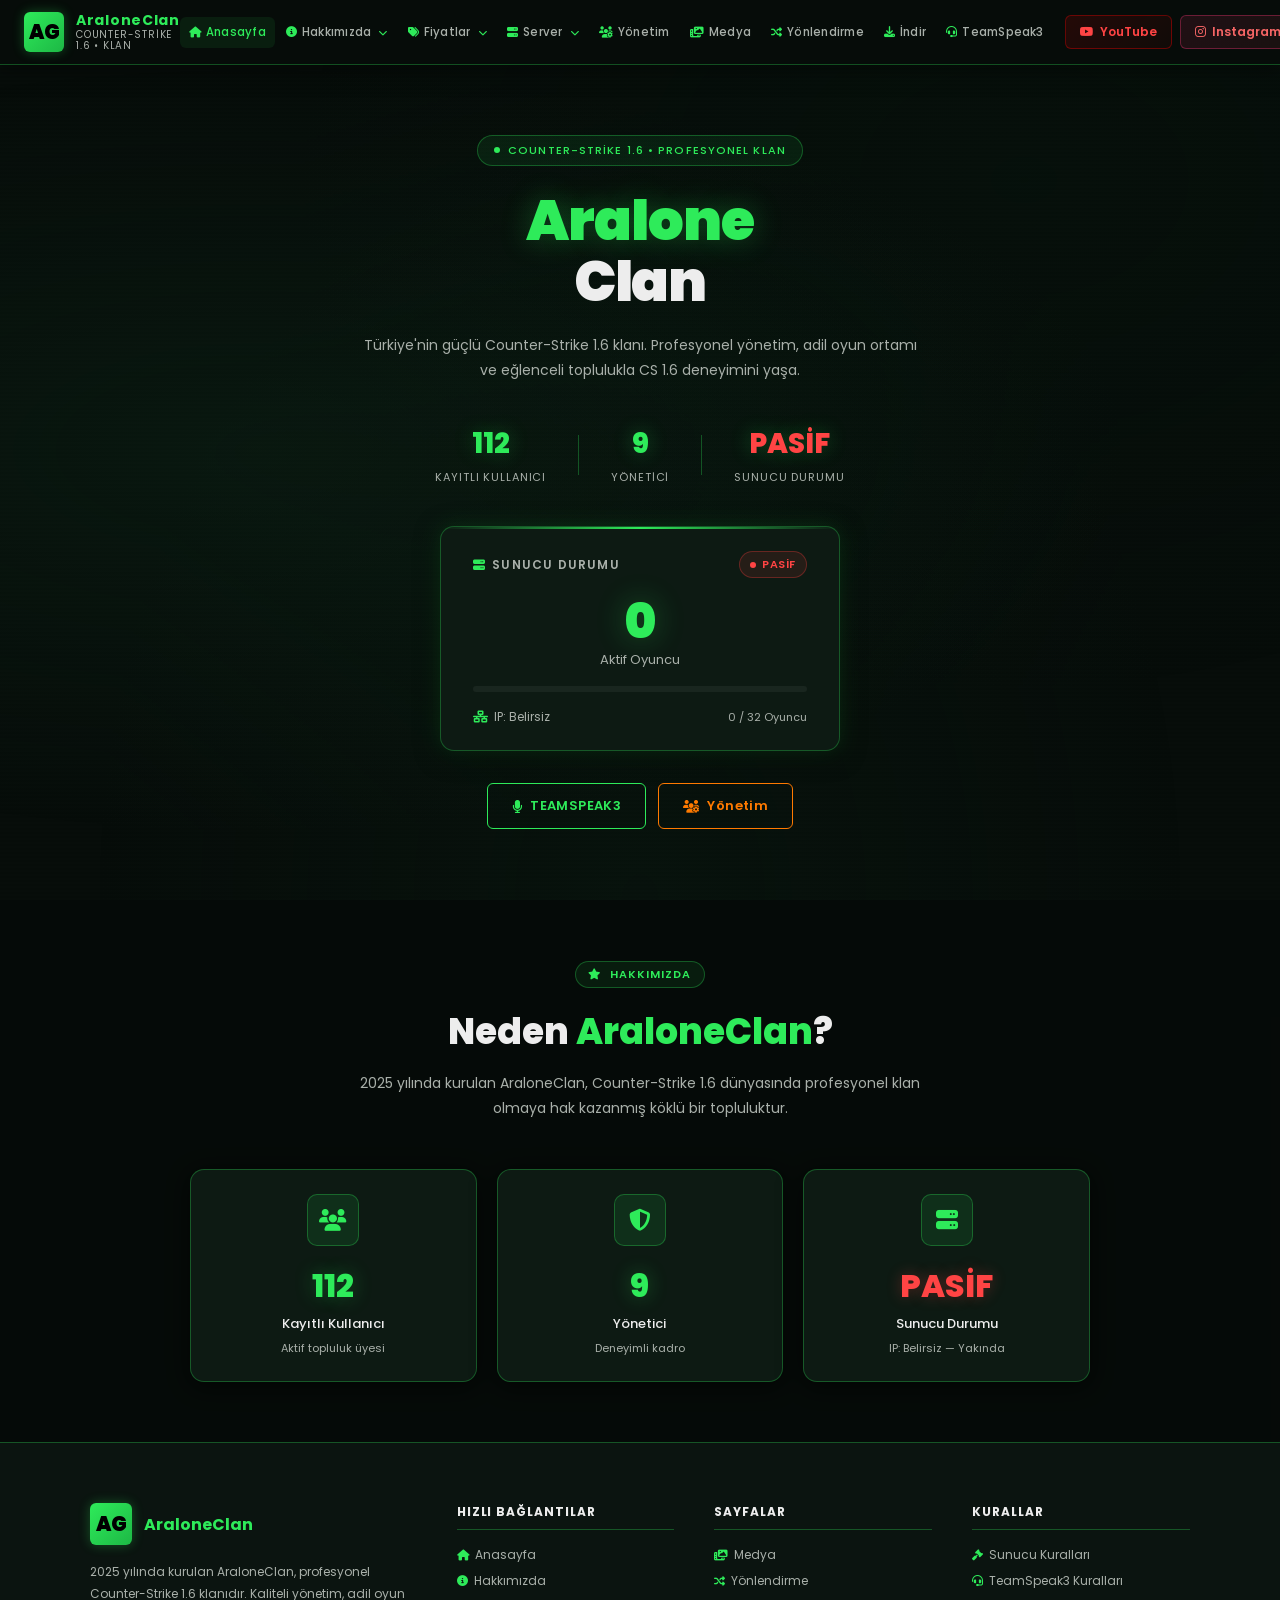
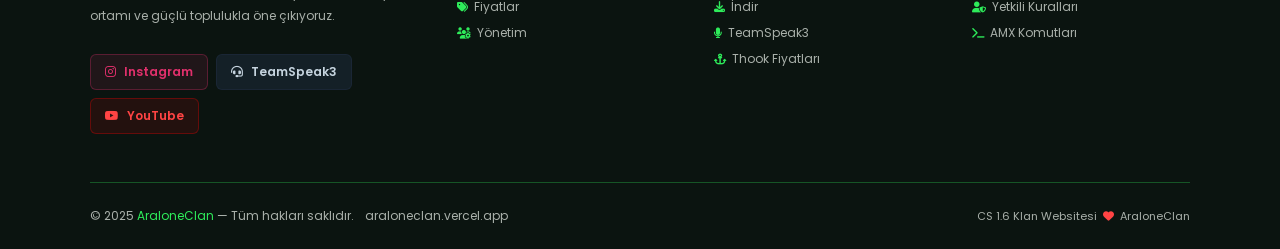
==== commit c145aa3b: "Update index.html" ====
--- a/index.html
+++ b/index.html
@@ -10,7 +10,7 @@
   <link rel="preconnect" href="https://fonts.gstatic.com" crossorigin />
   <link href="https://fonts.googleapis.com/css2?family=Poppins:wght@300;400;500;600;700;800;900&display=swap" rel="stylesheet" />
   <link rel="stylesheet" href="https://cdn.jsdelivr.net/npm/@fortawesome/fontawesome-free@6.5.0/css/all.min.css" />
-  <link rel="stylesheet" href="css/style.css" />
+  <link rel="stylesheet" href="style.css" />
 </head>
 <body>
 
--- a/style.css
+++ b/style.css
@@ -0,0 +1,3272 @@
+/* =============================================
+   ARALONECLAN - CS 1.6 Klan Websitesi
+   Neon Green Dark Theme
+   ============================================= */
+
+@import url('https://fonts.googleapis.com/css2?family=Poppins:wght@300;400;500;600;700;800;900&display=swap');
+
+:root {
+  --bg-primary: #070d0a;
+  --bg-secondary: #0b1410;
+  --bg-card: #0d1a13;
+  --bg-card-hover: #102018;
+  --bg-nav: rgba(7, 13, 10, 0.97);
+  --neon-green: #2eeb5a;
+  --neon-green-dim: #1db845;
+  --neon-green-glow: rgba(46, 235, 90, 0.3);
+  --neon-orange: #ff7a00;
+  --neon-orange-glow: rgba(255, 122, 0, 0.3);
+  --neon-yellow: #ffc400;
+  --neon-purple: #9b59b6;
+  --text-primary: #ededed;
+  --text-muted: #a9b0aa;
+  --text-green: #2eeb5a;
+  --border-green: rgba(46, 235, 90, 0.3);
+  --border-green-strong: rgba(46, 235, 90, 0.6);
+  --shadow-green: 0 0 20px rgba(46, 235, 90, 0.15);
+  --shadow-card: 0 4px 24px rgba(0, 0, 0, 0.6);
+  --radius-sm: 6px;
+  --radius-md: 10px;
+  --radius-lg: 14px;
+  --transition: all 0.3s ease;
+}
+
+* {
+  margin: 0;
+  padding: 0;
+  box-sizing: border-box;
+}
+
+html {
+  scroll-behavior: smooth;
+}
+
+body {
+  font-family: 'Poppins', sans-serif;
+  background: var(--bg-primary);
+  color: var(--text-primary);
+  min-height: 100vh;
+  overflow-x: hidden;
+  position: relative;
+}
+
+/* Background effect */
+body::before {
+  content: '';
+  position: fixed;
+  top: 0; left: 0; right: 0; bottom: 0;
+  background: 
+    radial-gradient(ellipse at 20% 50%, rgba(14, 42, 26, 0.4) 0%, transparent 60%),
+    radial-gradient(ellipse at 80% 20%, rgba(7, 25, 15, 0.3) 0%, transparent 50%),
+    radial-gradient(ellipse at 50% 100%, rgba(10, 28, 18, 0.4) 0%, transparent 60%);
+  pointer-events: none;
+  z-index: 0;
+}
+
+/* Scanline effect */
+body::after {
+  content: '';
+  position: fixed;
+  top: 0; left: 0; right: 0; bottom: 0;
+  background: repeating-linear-gradient(
+    0deg,
+    transparent,
+    transparent 2px,
+    rgba(0, 0, 0, 0.03) 2px,
+    rgba(0, 0, 0, 0.03) 4px
+  );
+  pointer-events: none;
+  z-index: 0;
+}
+
+.container {
+  max-width: 1200px;
+  margin: 0 auto;
+  padding: 0 20px;
+}
+
+/* =============================================
+   SCROLLBAR
+   ============================================= */
+::-webkit-scrollbar { width: 6px; }
+::-webkit-scrollbar-track { background: var(--bg-primary); }
+::-webkit-scrollbar-thumb { background: var(--neon-green-dim); border-radius: 3px; }
+::-webkit-scrollbar-thumb:hover { background: var(--neon-green); }
+
+/* =============================================
+   NAVIGATION
+   ============================================= */
+.navbar {
+  position: fixed;
+  top: 0; left: 0; right: 0;
+  z-index: 1000;
+  background: var(--bg-nav);
+  border-bottom: 1px solid var(--border-green);
+  backdrop-filter: blur(12px);
+  -webkit-backdrop-filter: blur(12px);
+  box-shadow: 0 2px 20px rgba(0,0,0,0.5);
+}
+
+.navbar-inner {
+  display: flex;
+  align-items: center;
+  justify-content: space-between;
+  height: 64px;
+  padding: 0 24px;
+}
+
+.navbar-logo {
+  display: flex;
+  align-items: center;
+  gap: 12px;
+  text-decoration: none;
+  cursor: pointer;
+}
+
+.logo-icon {
+  width: 40px;
+  height: 40px;
+  background: linear-gradient(135deg, var(--neon-green), var(--neon-green-dim));
+  border-radius: var(--radius-sm);
+  display: flex;
+  align-items: center;
+  justify-content: center;
+  font-size: 20px;
+  font-weight: 900;
+  color: #000;
+  box-shadow: 0 0 12px var(--neon-green-glow);
+  flex-shrink: 0;
+}
+
+.logo-text {
+  display: flex;
+  flex-direction: column;
+  line-height: 1.1;
+}
+
+.logo-title {
+  font-size: 14px;
+  font-weight: 700;
+  color: var(--neon-green);
+  letter-spacing: 0.05em;
+}
+
+.logo-sub {
+  font-size: 10px;
+  font-weight: 400;
+  color: var(--text-muted);
+  letter-spacing: 0.08em;
+  text-transform: uppercase;
+}
+
+.navbar-menu {
+  display: flex;
+  align-items: center;
+  gap: 2px;
+  list-style: none;
+  flex-wrap: nowrap;
+}
+
+.nav-item {
+  position: relative;
+}
+
+.nav-link {
+  display: flex;
+  align-items: center;
+  gap: 5px;
+  padding: 7px 9px;
+  font-size: 11.5px;
+  font-weight: 500;
+  color: var(--text-muted);
+  text-decoration: none;
+  border-radius: var(--radius-sm);
+  cursor: pointer;
+  transition: var(--transition);
+  letter-spacing: 0.02em;
+  white-space: nowrap;
+  background: none;
+  border: none;
+  font-family: 'Poppins', sans-serif;
+}
+
+.nav-link i {
+  font-size: 11px;
+  color: var(--neon-green);
+}
+
+.nav-link:hover,
+.nav-link.active {
+  color: var(--neon-green);
+  background: rgba(46, 235, 90, 0.08);
+}
+
+.nav-link .dropdown-arrow {
+  font-size: 9px;
+  transition: transform 0.3s ease;
+  margin-left: 2px;
+}
+
+.nav-item.open .dropdown-arrow {
+  transform: rotate(180deg);
+}
+
+/* Dropdown */
+.dropdown-menu {
+  position: absolute;
+  top: calc(100% + 8px);
+  left: 0;
+  min-width: 220px;
+  background: #0b1410;
+  border: 1px solid var(--border-green);
+  border-radius: var(--radius-md);
+  box-shadow: 0 8px 32px rgba(0,0,0,0.7), 0 0 20px rgba(46,235,90,0.05);
+  opacity: 0;
+  visibility: hidden;
+  transform: translateY(-8px);
+  transition: var(--transition);
+  z-index: 100;
+  overflow: hidden;
+}
+
+.nav-item.open .dropdown-menu {
+  opacity: 1;
+  visibility: visible;
+  transform: translateY(0);
+}
+
+.dropdown-item {
+  display: flex;
+  align-items: center;
+  gap: 10px;
+  padding: 10px 16px;
+  font-size: 12px;
+  font-weight: 400;
+  color: var(--text-muted);
+  text-decoration: none;
+  cursor: pointer;
+  transition: var(--transition);
+  border-bottom: 1px solid rgba(46,235,90,0.05);
+}
+
+.dropdown-item:last-child { border-bottom: none; }
+.dropdown-item i { color: var(--neon-green); font-size: 12px; width: 16px; }
+.dropdown-item:hover { color: var(--neon-green); background: rgba(46,235,90,0.06); }
+
+/* Hamburger */
+.hamburger {
+  display: none;
+  flex-direction: column;
+  gap: 5px;
+  cursor: pointer;
+  padding: 4px;
+  background: none;
+  border: none;
+}
+
+.hamburger span {
+  display: block;
+  width: 22px;
+  height: 2px;
+  background: var(--neon-green);
+  border-radius: 2px;
+  transition: var(--transition);
+}
+
+/* Mobile Nav */
+.mobile-nav {
+  display: none;
+  background: #0b1410;
+  border-top: 1px solid var(--border-green);
+  padding: 12px 0;
+}
+
+.mobile-nav.open { display: block; }
+
+.mobile-nav-link {
+  display: flex;
+  align-items: center;
+  gap: 10px;
+  padding: 12px 24px;
+  font-size: 13px;
+  font-weight: 500;
+  color: var(--text-muted);
+  text-decoration: none;
+  cursor: pointer;
+  transition: var(--transition);
+  border: none;
+  background: none;
+  width: 100%;
+  text-align: left;
+  font-family: 'Poppins', sans-serif;
+}
+
+.mobile-nav-link i { color: var(--neon-green); font-size: 13px; }
+.mobile-nav-link:hover { color: var(--neon-green); background: rgba(46,235,90,0.06); }
+
+.mobile-submenu {
+  background: rgba(0,0,0,0.2);
+  display: none;
+}
+
+.mobile-submenu.open { display: block; }
+
+.mobile-submenu-link {
+  display: flex;
+  align-items: center;
+  gap: 10px;
+  padding: 10px 40px;
+  font-size: 12px;
+  color: var(--text-muted);
+  text-decoration: none;
+  cursor: pointer;
+  transition: var(--transition);
+}
+
+.mobile-submenu-link:hover { color: var(--neon-green); }
+
+/* =============================================
+   PAGES
+   ============================================= */
+.page {
+  display: none;
+  min-height: 100vh;
+  padding-top: 64px;
+  position: relative;
+  z-index: 1;
+}
+
+.page.active { display: block; }
+
+/* =============================================
+   HERO SECTION
+   ============================================= */
+.hero {
+  min-height: calc(100vh - 64px);
+  display: flex;
+  align-items: center;
+  justify-content: center;
+  text-align: center;
+  padding: 60px 20px;
+  position: relative;
+}
+
+.hero-content {
+  max-width: 700px;
+  position: relative;
+  z-index: 2;
+}
+
+.hero-badge {
+  display: inline-flex;
+  align-items: center;
+  gap: 8px;
+  padding: 6px 16px;
+  background: rgba(46, 235, 90, 0.08);
+  border: 1px solid var(--border-green);
+  border-radius: 100px;
+  font-size: 11px;
+  font-weight: 500;
+  color: var(--neon-green);
+  letter-spacing: 0.1em;
+  text-transform: uppercase;
+  margin-bottom: 24px;
+}
+
+.hero-badge .dot {
+  width: 6px; height: 6px;
+  background: var(--neon-green);
+  border-radius: 50%;
+  animation: pulse 1.5s infinite;
+}
+
+@keyframes pulse {
+  0%, 100% { opacity: 1; transform: scale(1); }
+  50% { opacity: 0.5; transform: scale(0.8); }
+}
+
+.hero-title {
+  font-size: clamp(32px, 6vw, 56px);
+  font-weight: 900;
+  line-height: 1.1;
+  margin-bottom: 20px;
+  letter-spacing: -0.02em;
+}
+
+.hero-title .green { color: var(--neon-green); text-shadow: 0 0 30px var(--neon-green-glow); }
+.hero-title .white { color: var(--text-primary); }
+
+.hero-desc {
+  font-size: 14px;
+  font-weight: 400;
+  color: var(--text-muted);
+  line-height: 1.8;
+  margin-bottom: 40px;
+  max-width: 560px;
+  margin-left: auto;
+  margin-right: auto;
+}
+
+/* Stats row */
+.hero-stats {
+  display: flex;
+  align-items: center;
+  justify-content: center;
+  gap: 32px;
+  margin-bottom: 40px;
+  flex-wrap: wrap;
+}
+
+.stat-item {
+  display: flex;
+  flex-direction: column;
+  align-items: center;
+  gap: 4px;
+}
+
+.stat-value {
+  font-size: 28px;
+  font-weight: 800;
+  color: var(--neon-green);
+  text-shadow: 0 0 20px var(--neon-green-glow);
+}
+
+.stat-label {
+  font-size: 11px;
+  font-weight: 400;
+  color: var(--text-muted);
+  text-transform: uppercase;
+  letter-spacing: 0.08em;
+}
+
+.stat-divider {
+  width: 1px;
+  height: 40px;
+  background: var(--border-green);
+}
+
+/* Server status card */
+.server-card {
+  background: var(--bg-card);
+  border: 1px solid var(--border-green);
+  border-radius: var(--radius-lg);
+  padding: 24px 32px;
+  max-width: 400px;
+  margin: 0 auto 32px;
+  box-shadow: var(--shadow-green), var(--shadow-card);
+  position: relative;
+  overflow: hidden;
+}
+
+.server-card::before {
+  content: '';
+  position: absolute;
+  top: 0; left: 0; right: 0;
+  height: 2px;
+  background: linear-gradient(90deg, transparent, var(--neon-green), transparent);
+}
+
+.server-card-header {
+  display: flex;
+  align-items: center;
+  justify-content: space-between;
+  margin-bottom: 20px;
+}
+
+.server-card-title {
+  font-size: 12px;
+  font-weight: 600;
+  color: var(--text-muted);
+  letter-spacing: 0.1em;
+  text-transform: uppercase;
+}
+
+.status-badge {
+  display: flex;
+  align-items: center;
+  gap: 6px;
+  padding: 4px 10px;
+  border-radius: 100px;
+  font-size: 11px;
+  font-weight: 600;
+  letter-spacing: 0.05em;
+}
+
+.status-badge.active {
+  background: rgba(46, 235, 90, 0.1);
+  border: 1px solid rgba(46, 235, 90, 0.3);
+  color: var(--neon-green);
+}
+
+.status-badge.passive {
+  background: rgba(255, 60, 60, 0.1);
+  border: 1px solid rgba(255, 60, 60, 0.3);
+  color: #ff4444;
+}
+
+.status-badge .s-dot {
+  width: 6px; height: 6px;
+  border-radius: 50%;
+  animation: pulse 1.5s infinite;
+}
+
+.status-badge.active .s-dot { background: var(--neon-green); }
+.status-badge.passive .s-dot { background: #ff4444; animation: none; }
+
+.server-player-count {
+  font-size: 48px;
+  font-weight: 900;
+  color: var(--neon-green);
+  text-shadow: 0 0 30px var(--neon-green-glow);
+  line-height: 1;
+  margin-bottom: 4px;
+}
+
+.server-player-label {
+  font-size: 13px;
+  color: var(--text-muted);
+  margin-bottom: 16px;
+}
+
+.server-progress {
+  width: 100%;
+  height: 6px;
+  background: rgba(255,255,255,0.05);
+  border-radius: 3px;
+  overflow: hidden;
+  margin-bottom: 16px;
+}
+
+.server-progress-bar {
+  height: 100%;
+  border-radius: 3px;
+  background: linear-gradient(90deg, var(--neon-green), var(--neon-orange));
+  transition: width 0.5s ease;
+}
+
+.server-info-row {
+  display: flex;
+  align-items: center;
+  justify-content: space-between;
+  font-size: 12px;
+  color: var(--text-muted);
+}
+
+.server-ip {
+  display: flex;
+  align-items: center;
+  gap: 6px;
+  font-size: 12px;
+  color: var(--text-muted);
+}
+
+.server-ip i { color: var(--neon-green); }
+
+/* CTA Buttons */
+.hero-buttons {
+  display: flex;
+  align-items: center;
+  justify-content: center;
+  gap: 12px;
+  flex-wrap: wrap;
+}
+
+.btn {
+  display: inline-flex;
+  align-items: center;
+  gap: 8px;
+  padding: 12px 24px;
+  border-radius: var(--radius-sm);
+  font-size: 13px;
+  font-weight: 600;
+  font-family: 'Poppins', sans-serif;
+  letter-spacing: 0.03em;
+  cursor: pointer;
+  text-decoration: none;
+  transition: var(--transition);
+  border: 1px solid transparent;
+}
+
+.btn-primary {
+  background: transparent;
+  border-color: var(--neon-green);
+  color: var(--neon-green);
+}
+
+.btn-primary:hover {
+  background: rgba(46, 235, 90, 0.1);
+  box-shadow: 0 0 20px var(--neon-green-glow);
+  transform: translateY(-1px);
+}
+
+.btn-secondary {
+  background: transparent;
+  border-color: var(--neon-orange);
+  color: var(--neon-orange);
+}
+
+.btn-secondary:hover {
+  background: rgba(255, 122, 0, 0.1);
+  box-shadow: 0 0 20px var(--neon-orange-glow);
+  transform: translateY(-1px);
+}
+
+.btn-green-solid {
+  background: var(--neon-green);
+  border-color: var(--neon-green);
+  color: #000;
+  font-weight: 700;
+}
+
+.btn-green-solid:hover {
+  background: #38ff68;
+  box-shadow: 0 0 24px var(--neon-green-glow);
+  transform: translateY(-1px);
+}
+
+.btn-full {
+  width: 100%;
+  justify-content: center;
+}
+
+/* About section on homepage */
+.about-section {
+  padding: 60px 20px;
+  background: rgba(0,0,0,0.2);
+  position: relative;
+  z-index: 1;
+}
+
+.section-header {
+  text-align: center;
+  margin-bottom: 48px;
+}
+
+.section-tag {
+  display: inline-flex;
+  align-items: center;
+  gap: 8px;
+  padding: 4px 12px;
+  background: rgba(46,235,90,0.08);
+  border: 1px solid var(--border-green);
+  border-radius: 100px;
+  font-size: 11px;
+  font-weight: 600;
+  color: var(--neon-green);
+  letter-spacing: 0.1em;
+  text-transform: uppercase;
+  margin-bottom: 16px;
+}
+
+.section-title {
+  font-size: clamp(22px, 4vw, 36px);
+  font-weight: 800;
+  color: var(--text-primary);
+  margin-bottom: 12px;
+}
+
+.section-title .accent { color: var(--neon-green); }
+
+.section-desc {
+  font-size: 14px;
+  color: var(--text-muted);
+  max-width: 560px;
+  margin: 0 auto;
+  line-height: 1.8;
+}
+
+/* Info cards grid */
+.info-grid {
+  display: grid;
+  grid-template-columns: repeat(3, 1fr);
+  gap: 20px;
+  max-width: 900px;
+  margin: 0 auto;
+}
+
+.info-card {
+  background: var(--bg-card);
+  border: 1px solid var(--border-green);
+  border-radius: var(--radius-lg);
+  padding: 24px 20px;
+  text-align: center;
+  box-shadow: var(--shadow-card);
+  transition: var(--transition);
+  position: relative;
+  overflow: hidden;
+}
+
+.info-card::before {
+  content: '';
+  position: absolute;
+  top: 0; left: 0; right: 0;
+  height: 2px;
+  background: linear-gradient(90deg, transparent, var(--neon-green), transparent);
+  opacity: 0;
+  transition: var(--transition);
+}
+
+.info-card:hover {
+  background: var(--bg-card-hover);
+  border-color: var(--border-green-strong);
+  box-shadow: var(--shadow-green), var(--shadow-card);
+  transform: translateY(-4px);
+}
+
+.info-card:hover::before { opacity: 1; }
+
+.info-card-icon {
+  width: 52px; height: 52px;
+  margin: 0 auto 16px;
+  background: rgba(46,235,90,0.1);
+  border: 1px solid var(--border-green);
+  border-radius: var(--radius-md);
+  display: flex;
+  align-items: center;
+  justify-content: center;
+  font-size: 22px;
+  color: var(--neon-green);
+}
+
+.info-card-value {
+  font-size: 32px;
+  font-weight: 800;
+  color: var(--neon-green);
+  text-shadow: 0 0 20px var(--neon-green-glow);
+  margin-bottom: 4px;
+}
+
+.info-card-label {
+  font-size: 13px;
+  font-weight: 500;
+  color: var(--text-primary);
+  margin-bottom: 6px;
+}
+
+.info-card-sub {
+  font-size: 11px;
+  color: var(--text-muted);
+}
+
+/* =============================================
+   PAGE HEADER
+   ============================================= */
+.page-header {
+  text-align: center;
+  padding: 60px 20px 40px;
+  position: relative;
+  z-index: 1;
+}
+
+.page-header-icon {
+  width: 64px; height: 64px;
+  margin: 0 auto 20px;
+  background: rgba(255, 196, 0, 0.1);
+  border: 1px solid rgba(255, 196, 0, 0.3);
+  border-radius: 50%;
+  display: flex;
+  align-items: center;
+  justify-content: center;
+  font-size: 26px;
+  color: var(--neon-yellow);
+}
+
+.page-header-icon.green {
+  background: rgba(46, 235, 90, 0.1);
+  border-color: var(--border-green);
+  color: var(--neon-green);
+}
+
+.page-title {
+  font-size: clamp(24px, 4vw, 40px);
+  font-weight: 800;
+  color: var(--neon-green);
+  margin-bottom: 12px;
+  text-shadow: 0 0 30px var(--neon-green-glow);
+  letter-spacing: -0.01em;
+}
+
+.page-subtitle {
+  font-size: 13px;
+  color: var(--text-muted);
+  max-width: 560px;
+  margin: 0 auto;
+  line-height: 1.7;
+}
+
+/* Tab navigation */
+.tab-nav {
+  display: flex;
+  align-items: center;
+  justify-content: center;
+  gap: 8px;
+  flex-wrap: wrap;
+  padding: 0 20px 32px;
+  position: relative;
+  z-index: 1;
+}
+
+.tab-btn {
+  display: flex;
+  align-items: center;
+  gap: 6px;
+  padding: 8px 16px;
+  border-radius: var(--radius-sm);
+  font-size: 12px;
+  font-weight: 500;
+  font-family: 'Poppins', sans-serif;
+  cursor: pointer;
+  transition: var(--transition);
+  border: 1px solid var(--border-green);
+  color: var(--text-muted);
+  background: transparent;
+  letter-spacing: 0.03em;
+}
+
+.tab-btn:hover,
+.tab-btn.active {
+  color: var(--neon-green);
+  background: rgba(46,235,90,0.08);
+  border-color: var(--border-green-strong);
+}
+
+.tab-btn i { font-size: 11px; }
+
+.tab-content {
+  display: none;
+  padding: 0 20px 60px;
+  position: relative;
+  z-index: 1;
+}
+
+.tab-content.active { display: block; }
+
+/* =============================================
+   RULES / CARDS
+   ============================================= */
+.rules-grid {
+  display: grid;
+  grid-template-columns: repeat(2, 1fr);
+  gap: 20px;
+  max-width: 900px;
+  margin: 0 auto;
+}
+
+.rule-card {
+  background: var(--bg-card);
+  border: 1px solid var(--border-green);
+  border-radius: var(--radius-lg);
+  padding: 24px;
+  box-shadow: var(--shadow-card);
+  transition: var(--transition);
+}
+
+.rule-card:hover {
+  border-color: var(--border-green-strong);
+  box-shadow: var(--shadow-green), var(--shadow-card);
+}
+
+.rule-card-header {
+  display: flex;
+  align-items: center;
+  gap: 12px;
+  margin-bottom: 16px;
+  padding-bottom: 12px;
+  border-bottom: 1px solid rgba(46,235,90,0.1);
+}
+
+.rule-card-icon {
+  width: 36px; height: 36px;
+  background: rgba(255,196,0,0.1);
+  border-radius: var(--radius-sm);
+  display: flex;
+  align-items: center;
+  justify-content: center;
+  font-size: 16px;
+  color: var(--neon-yellow);
+  flex-shrink: 0;
+}
+
+.rule-card-title {
+  font-size: 13px;
+  font-weight: 700;
+  color: var(--neon-green);
+  letter-spacing: 0.03em;
+}
+
+.rule-list {
+  list-style: none;
+  display: flex;
+  flex-direction: column;
+  gap: 8px;
+}
+
+.rule-list li {
+  display: flex;
+  align-items: flex-start;
+  gap: 10px;
+  font-size: 12px;
+  color: var(--text-primary);
+  line-height: 1.6;
+}
+
+.rule-list li::before {
+  content: '▸';
+  color: var(--neon-green);
+  flex-shrink: 0;
+  margin-top: 1px;
+  font-size: 10px;
+}
+
+/* AMX commands table */
+.cmd-table-wrap {
+  max-width: 900px;
+  margin: 0 auto;
+  overflow-x: auto;
+}
+
+.cmd-table {
+  width: 100%;
+  border-collapse: collapse;
+  background: var(--bg-card);
+  border-radius: var(--radius-lg);
+  overflow: hidden;
+  border: 1px solid var(--border-green);
+}
+
+.cmd-table th {
+  background: rgba(46,235,90,0.08);
+  padding: 14px 16px;
+  text-align: left;
+  font-size: 12px;
+  font-weight: 700;
+  color: var(--neon-green);
+  letter-spacing: 0.05em;
+  text-transform: uppercase;
+  border-bottom: 1px solid var(--border-green);
+}
+
+.cmd-table td {
+  padding: 12px 16px;
+  font-size: 12px;
+  color: var(--text-primary);
+  border-bottom: 1px solid rgba(46,235,90,0.05);
+}
+
+.cmd-table tr:last-child td { border-bottom: none; }
+.cmd-table tr:hover td { background: rgba(46,235,90,0.03); }
+
+.cmd-badge {
+  display: inline-block;
+  padding: 3px 8px;
+  background: rgba(46,235,90,0.1);
+  border: 1px solid var(--border-green);
+  border-radius: 4px;
+  font-size: 11px;
+  color: var(--neon-green);
+  font-family: monospace;
+  font-weight: 600;
+}
+
+/* =============================================
+   PRICING
+   ============================================= */
+.pricing-grid {
+  display: grid;
+  grid-template-columns: repeat(3, 1fr);
+  gap: 20px;
+  max-width: 1100px;
+  margin: 0 auto;
+  padding: 0 20px 60px;
+  position: relative;
+  z-index: 1;
+}
+
+.pricing-card {
+  background: var(--bg-card);
+  border: 1px solid var(--border-green);
+  border-radius: var(--radius-lg);
+  padding: 32px 24px;
+  text-align: center;
+  box-shadow: var(--shadow-card);
+  transition: var(--transition);
+  position: relative;
+  overflow: hidden;
+}
+
+.pricing-card::before {
+  content: '';
+  position: absolute;
+  top: 0; left: 0; right: 0;
+  height: 2px;
+  background: linear-gradient(90deg, transparent, var(--neon-green), transparent);
+}
+
+.pricing-card:hover {
+  border-color: var(--border-green-strong);
+  box-shadow: 0 0 32px var(--neon-green-glow), var(--shadow-card);
+  transform: translateY(-6px);
+}
+
+.pricing-card.featured {
+  border-color: var(--neon-green);
+  box-shadow: 0 0 30px var(--neon-green-glow), var(--shadow-card);
+}
+
+.pricing-badge-icon {
+  width: 60px; height: 60px;
+  margin: 0 auto 20px;
+  border-radius: 50%;
+  display: flex;
+  align-items: center;
+  justify-content: center;
+  font-size: 26px;
+}
+
+.pricing-badge-icon.yellow {
+  background: rgba(255,196,0,0.15);
+  border: 1px solid rgba(255,196,0,0.4);
+  color: var(--neon-yellow);
+}
+
+.pricing-badge-icon.orange {
+  background: rgba(255,122,0,0.15);
+  border: 1px solid rgba(255,122,0,0.4);
+  color: var(--neon-orange);
+}
+
+.pricing-badge-icon.purple {
+  background: rgba(155,89,182,0.15);
+  border: 1px solid rgba(155,89,182,0.4);
+  color: var(--neon-purple);
+}
+
+.pricing-plan-name {
+  font-size: 11px;
+  font-weight: 600;
+  color: var(--text-muted);
+  letter-spacing: 0.12em;
+  text-transform: uppercase;
+  margin-bottom: 6px;
+}
+
+.pricing-title {
+  font-size: 16px;
+  font-weight: 700;
+  color: var(--text-primary);
+  margin-bottom: 16px;
+  line-height: 1.3;
+}
+
+.pricing-price {
+  font-size: 40px;
+  font-weight: 900;
+  color: var(--neon-green);
+  text-shadow: 0 0 20px var(--neon-green-glow);
+  line-height: 1;
+  margin-bottom: 4px;
+}
+
+.pricing-period {
+  font-size: 12px;
+  color: var(--text-muted);
+  margin-bottom: 24px;
+}
+
+.pricing-features {
+  list-style: none;
+  text-align: left;
+  display: flex;
+  flex-direction: column;
+  gap: 10px;
+  margin-bottom: 28px;
+}
+
+.pricing-features li {
+  display: flex;
+  align-items: center;
+  gap: 10px;
+  font-size: 12px;
+  color: var(--text-primary);
+  line-height: 1.5;
+}
+
+.pricing-features li i {
+  color: var(--neon-green);
+  font-size: 11px;
+  flex-shrink: 0;
+}
+
+/* =============================================
+   TEAM / MEMBER CARDS
+   ============================================= */
+.team-section {
+  padding: 0 20px 60px;
+  position: relative;
+  z-index: 1;
+}
+
+.team-group {
+  max-width: 900px;
+  margin: 0 auto 48px;
+}
+
+.team-group-label {
+  display: flex;
+  align-items: center;
+  gap: 12px;
+  margin-bottom: 24px;
+}
+
+.team-group-label::before,
+.team-group-label::after {
+  content: '';
+  flex: 1;
+  height: 1px;
+  background: var(--border-green);
+}
+
+.team-group-label span {
+  display: flex;
+  align-items: center;
+  gap: 8px;
+  padding: 6px 16px;
+  background: rgba(46,235,90,0.08);
+  border: 1px solid var(--border-green);
+  border-radius: 100px;
+  font-size: 11px;
+  font-weight: 600;
+  color: var(--neon-green);
+  letter-spacing: 0.1em;
+  text-transform: uppercase;
+  white-space: nowrap;
+}
+
+.team-group-label .label-icon { font-size: 14px; }
+
+.team-grid {
+  display: grid;
+  grid-template-columns: repeat(auto-fill, minmax(200px, 1fr));
+  gap: 20px;
+}
+
+.member-card {
+  background: var(--bg-card);
+  border: 1px solid var(--border-green);
+  border-radius: var(--radius-lg);
+  padding: 28px 20px;
+  text-align: center;
+  box-shadow: var(--shadow-card);
+  transition: var(--transition);
+  position: relative;
+  overflow: hidden;
+}
+
+.member-card:hover {
+  border-color: var(--border-green-strong);
+  box-shadow: var(--shadow-green), var(--shadow-card);
+  transform: translateY(-4px);
+}
+
+.member-avatar {
+  width: 64px; height: 64px;
+  margin: 0 auto 16px;
+  border: 2px solid var(--border-green-strong);
+  border-radius: 50%;
+  display: flex;
+  align-items: center;
+  justify-content: center;
+  font-size: 28px;
+  color: var(--neon-green);
+  background: rgba(46,235,90,0.06);
+  position: relative;
+}
+
+.member-avatar::after {
+  content: '';
+  position: absolute;
+  inset: -4px;
+  border-radius: 50%;
+  border: 1px solid var(--border-green);
+  opacity: 0.4;
+}
+
+.member-name {
+  font-size: 15px;
+  font-weight: 700;
+  color: var(--text-primary);
+  letter-spacing: 0.05em;
+  text-transform: uppercase;
+  margin-bottom: 4px;
+}
+
+.member-role {
+  font-size: 11px;
+  font-weight: 500;
+  color: var(--neon-green);
+  letter-spacing: 0.08em;
+  margin-bottom: 16px;
+}
+
+.member-role.founder { color: var(--neon-yellow); }
+.member-role.leader { color: var(--neon-orange); }
+
+.member-socials {
+  display: flex;
+  align-items: center;
+  justify-content: center;
+  gap: 8px;
+}
+
+.member-social-btn {
+  width: 30px; height: 30px;
+  border-radius: 6px;
+  background: rgba(46,235,90,0.08);
+  border: 1px solid var(--border-green);
+  display: flex;
+  align-items: center;
+  justify-content: center;
+  color: var(--text-muted);
+  font-size: 11px;
+  cursor: pointer;
+  transition: var(--transition);
+}
+
+.member-social-btn:hover { color: var(--neon-green); background: rgba(46,235,90,0.15); }
+
+/* =============================================
+   TOP 15 TABLE
+   ============================================= */
+.top15-wrap {
+  max-width: 900px;
+  margin: 0 auto;
+  padding: 0 20px 60px;
+  position: relative;
+  z-index: 1;
+}
+
+.top15-table {
+  width: 100%;
+  border-collapse: collapse;
+  background: var(--bg-card);
+  border-radius: var(--radius-lg);
+  overflow: hidden;
+  border: 1px solid var(--border-green);
+  box-shadow: var(--shadow-card);
+}
+
+.top15-table th {
+  background: rgba(46,235,90,0.08);
+  padding: 14px 16px;
+  text-align: left;
+  font-size: 12px;
+  font-weight: 700;
+  color: var(--neon-green);
+  letter-spacing: 0.06em;
+  text-transform: uppercase;
+  border-bottom: 1px solid var(--border-green);
+}
+
+.top15-table td {
+  padding: 14px 16px;
+  font-size: 13px;
+  color: var(--text-primary);
+  border-bottom: 1px solid rgba(46,235,90,0.05);
+}
+
+.top15-table tr:last-child td { border-bottom: none; }
+.top15-table tr:hover td { background: rgba(46,235,90,0.03); }
+
+.rank-badge {
+  display: inline-flex;
+  align-items: center;
+  justify-content: center;
+  width: 28px; height: 28px;
+  border-radius: 6px;
+  font-size: 12px;
+  font-weight: 700;
+}
+
+.rank-1 { background: rgba(255,196,0,0.2); color: var(--neon-yellow); border: 1px solid rgba(255,196,0,0.4); }
+.rank-2 { background: rgba(192,192,192,0.15); color: #c0c0c0; border: 1px solid rgba(192,192,192,0.3); }
+.rank-3 { background: rgba(205,127,50,0.15); color: #cd7f32; border: 1px solid rgba(205,127,50,0.3); }
+.rank-other { background: rgba(46,235,90,0.05); color: var(--text-muted); border: 1px solid var(--border-green); }
+
+.gametracker-badge {
+  display: inline-flex;
+  align-items: center;
+  gap: 6px;
+  padding: 4px 10px;
+  background: rgba(255,122,0,0.1);
+  border: 1px solid rgba(255,122,0,0.3);
+  border-radius: 100px;
+  font-size: 11px;
+  font-weight: 600;
+  color: var(--neon-orange);
+}
+
+/* =============================================
+   5v5 SQUAD TABLE
+   ============================================= */
+.squad-wrap {
+  max-width: 700px;
+  margin: 0 auto;
+  padding: 0 20px 60px;
+  position: relative;
+  z-index: 1;
+}
+
+.squad-table {
+  width: 100%;
+  border-collapse: collapse;
+  background: var(--bg-card);
+  border-radius: var(--radius-lg);
+  overflow: hidden;
+  border: 1px solid var(--border-green);
+  box-shadow: var(--shadow-card);
+}
+
+.squad-table th {
+  background: rgba(46,235,90,0.08);
+  padding: 14px 16px;
+  text-align: left;
+  font-size: 12px;
+  font-weight: 700;
+  color: var(--neon-green);
+  letter-spacing: 0.06em;
+  text-transform: uppercase;
+  border-bottom: 1px solid var(--border-green);
+}
+
+.squad-table td {
+  padding: 14px 16px;
+  font-size: 13px;
+  color: var(--text-primary);
+  border-bottom: 1px solid rgba(46,235,90,0.05);
+  vertical-align: middle;
+}
+
+.squad-table tr:last-child td { border-bottom: none; }
+.squad-table tr:hover td { background: rgba(46,235,90,0.03); }
+
+.squad-num {
+  width: 32px; height: 32px;
+  background: rgba(46,235,90,0.1);
+  border: 1px solid var(--border-green);
+  border-radius: 50%;
+  display: inline-flex;
+  align-items: center;
+  justify-content: center;
+  font-size: 13px;
+  font-weight: 700;
+  color: var(--neon-green);
+}
+
+.squad-avatar {
+  display: inline-flex;
+  align-items: center;
+  justify-content: center;
+  width: 36px; height: 36px;
+  border-radius: 50%;
+  border: 1px solid var(--border-green);
+  background: rgba(46,235,90,0.08);
+  color: var(--neon-green);
+  font-size: 14px;
+  margin-right: 10px;
+  vertical-align: middle;
+}
+
+.role-pill {
+  display: inline-flex;
+  align-items: center;
+  gap: 4px;
+  padding: 4px 10px;
+  border-radius: 100px;
+  font-size: 11px;
+  font-weight: 600;
+}
+
+.role-pill.owner { background: rgba(255,196,0,0.12); border: 1px solid rgba(255,196,0,0.3); color: var(--neon-yellow); }
+.role-pill.member { background: rgba(46,235,90,0.08); border: 1px solid var(--border-green); color: var(--neon-green); }
+
+/* =============================================
+   SERVER / TS PAGES
+   ============================================= */
+.server-detail-wrap {
+  max-width: 600px;
+  margin: 0 auto;
+  padding: 0 20px 60px;
+  position: relative;
+  z-index: 1;
+}
+
+.server-detail-card {
+  background: var(--bg-card);
+  border: 1px solid var(--border-green);
+  border-radius: var(--radius-lg);
+  padding: 40px 32px;
+  text-align: center;
+  box-shadow: var(--shadow-green), var(--shadow-card);
+  position: relative;
+  overflow: hidden;
+}
+
+.server-detail-card::before {
+  content: '';
+  position: absolute;
+  top: 0; left: 0; right: 0;
+  height: 2px;
+  background: linear-gradient(90deg, transparent, var(--neon-green), transparent);
+}
+
+.sd-icon {
+  width: 80px; height: 80px;
+  margin: 0 auto 24px;
+  border-radius: 50%;
+  display: flex;
+  align-items: center;
+  justify-content: center;
+  font-size: 36px;
+}
+
+.sd-icon.passive { background: rgba(255,60,60,0.1); border: 2px solid rgba(255,60,60,0.3); color: #ff4444; }
+.sd-icon.active { background: rgba(46,235,90,0.1); border: 2px solid var(--border-green-strong); color: var(--neon-green); }
+
+.sd-big-text {
+  font-size: 18px;
+  font-weight: 700;
+  color: var(--text-primary);
+  margin-bottom: 8px;
+}
+
+.sd-coming-soon {
+  display: inline-flex;
+  align-items: center;
+  gap: 8px;
+  padding: 6px 16px;
+  background: rgba(255,122,0,0.1);
+  border: 1px solid rgba(255,122,0,0.3);
+  border-radius: 100px;
+  font-size: 12px;
+  font-weight: 600;
+  color: var(--neon-orange);
+  margin-top: 16px;
+  margin-bottom: 20px;
+}
+
+.sd-info-list {
+  list-style: none;
+  display: flex;
+  flex-direction: column;
+  gap: 12px;
+  margin: 24px 0;
+  text-align: left;
+}
+
+.sd-info-list li {
+  display: flex;
+  align-items: center;
+  justify-content: space-between;
+  padding: 10px 16px;
+  background: rgba(0,0,0,0.2);
+  border-radius: var(--radius-sm);
+  border: 1px solid rgba(46,235,90,0.08);
+  font-size: 13px;
+}
+
+.sd-info-list li .key { color: var(--text-muted); }
+.sd-info-list li .val { color: var(--text-primary); font-weight: 600; }
+.sd-info-list li .val.green { color: var(--neon-green); }
+.sd-info-list li .val.red { color: #ff4444; }
+.sd-info-list li .val.yellow { color: var(--neon-yellow); }
+
+/* =============================================
+   MEDIA PAGE
+   ============================================= */
+.media-empty {
+  max-width: 500px;
+  margin: 0 auto;
+  padding: 40px 20px 80px;
+  text-align: center;
+  position: relative;
+  z-index: 1;
+}
+
+.media-empty-icon {
+  width: 80px; height: 80px;
+  margin: 0 auto 24px;
+  background: rgba(46,235,90,0.06);
+  border: 2px solid var(--border-green);
+  border-radius: 50%;
+  display: flex;
+  align-items: center;
+  justify-content: center;
+  font-size: 36px;
+  color: var(--text-muted);
+}
+
+.media-empty-title {
+  font-size: 18px;
+  font-weight: 700;
+  color: var(--text-primary);
+  margin-bottom: 8px;
+}
+
+.media-empty-desc {
+  font-size: 13px;
+  color: var(--text-muted);
+  line-height: 1.7;
+}
+
+/* =============================================
+   FOOTER
+   ============================================= */
+.footer {
+  background: var(--bg-secondary);
+  border-top: 1px solid var(--border-green);
+  padding: 60px 20px 24px;
+  position: relative;
+  z-index: 1;
+}
+
+.footer-inner {
+  max-width: 1100px;
+  margin: 0 auto;
+}
+
+.footer-top {
+  display: grid;
+  grid-template-columns: 1.5fr 1fr 1fr 1fr;
+  gap: 40px;
+  margin-bottom: 48px;
+}
+
+.footer-brand {
+  display: flex;
+  flex-direction: column;
+  gap: 16px;
+}
+
+.footer-logo {
+  display: flex;
+  align-items: center;
+  gap: 12px;
+}
+
+.footer-logo-icon {
+  width: 42px; height: 42px;
+  background: linear-gradient(135deg, var(--neon-green), var(--neon-green-dim));
+  border-radius: var(--radius-sm);
+  display: flex;
+  align-items: center;
+  justify-content: center;
+  font-size: 20px;
+  font-weight: 900;
+  color: #000;
+  box-shadow: 0 0 12px var(--neon-green-glow);
+}
+
+.footer-logo-text {
+  font-size: 16px;
+  font-weight: 700;
+  color: var(--neon-green);
+}
+
+.footer-brand-desc {
+  font-size: 12px;
+  color: var(--text-muted);
+  line-height: 1.8;
+}
+
+.footer-col-title {
+  font-size: 12px;
+  font-weight: 700;
+  color: var(--text-primary);
+  letter-spacing: 0.08em;
+  text-transform: uppercase;
+  margin-bottom: 16px;
+  padding-bottom: 8px;
+  border-bottom: 1px solid var(--border-green);
+}
+
+.footer-links {
+  list-style: none;
+  display: flex;
+  flex-direction: column;
+  gap: 8px;
+}
+
+.footer-links a, .footer-links span {
+  font-size: 12px;
+  color: var(--text-muted);
+  text-decoration: none;
+  cursor: pointer;
+  transition: var(--transition);
+  display: flex;
+  align-items: center;
+  gap: 6px;
+}
+
+.footer-links a:hover, .footer-links span:hover { color: var(--neon-green); }
+.footer-links a i, .footer-links span i { font-size: 11px; color: var(--neon-green); }
+
+/* Social ads */
+.social-ads {
+  display: flex;
+  flex-wrap: wrap;
+  gap: 8px;
+  margin-top: 12px;
+}
+
+.social-ad-btn {
+  display: flex;
+  align-items: center;
+  gap: 8px;
+  padding: 8px 14px;
+  border-radius: var(--radius-sm);
+  font-size: 12px;
+  font-weight: 600;
+  font-family: 'Poppins', sans-serif;
+  cursor: pointer;
+  text-decoration: none;
+  transition: var(--transition);
+  border: 1px solid transparent;
+}
+
+.social-ad-btn.steam { background: rgba(27,40,56,0.6); border-color: rgba(27,40,56,0.9); color: #c6d4df; }
+.social-ad-btn.steam:hover { border-color: #c6d4df; color: #fff; }
+
+.social-ad-btn.youtube { background: rgba(255,0,0,0.1); border-color: rgba(255,0,0,0.3); color: #ff4444; }
+.social-ad-btn.youtube:hover { background: rgba(255,0,0,0.15); border-color: rgba(255,0,0,0.6); }
+
+.social-ad-btn.tiktok { background: rgba(0,242,234,0.08); border-color: rgba(0,242,234,0.2); color: #00f2ea; }
+.social-ad-btn.tiktok:hover { border-color: rgba(0,242,234,0.5); }
+
+.social-ad-btn.instagram { background: rgba(225,48,108,0.1); border-color: rgba(225,48,108,0.3); color: #e1306c; }
+.social-ad-btn.instagram:hover { background: rgba(225,48,108,0.15); border-color: rgba(225,48,108,0.6); }
+
+.footer-bottom {
+  display: flex;
+  align-items: center;
+  justify-content: space-between;
+  padding-top: 24px;
+  border-top: 1px solid var(--border-green);
+  flex-wrap: wrap;
+  gap: 12px;
+}
+
+.footer-copyright {
+  font-size: 12px;
+  color: var(--text-muted);
+}
+
+.footer-copyright span { color: var(--neon-green); }
+
+.footer-made {
+  font-size: 11px;
+  color: var(--text-muted);
+  display: flex;
+  align-items: center;
+  gap: 6px;
+}
+
+.footer-made i { color: #ff4444; }
+
+/* =============================================
+   PRICING GRID — EXTENDED (5-card ortaklık)
+   ============================================= */
+.pricing-grid {
+  display: grid;
+  grid-template-columns: repeat(3, 1fr);
+  gap: 20px;
+  max-width: 1100px;
+  margin: 0 auto;
+  padding: 0 20px 60px;
+  position: relative;
+  z-index: 1;
+}
+
+.pricing-badge-icon.green {
+  background: rgba(46,235,90,0.12);
+  border: 1px solid rgba(46,235,90,0.4);
+  color: var(--neon-green);
+}
+
+.pricing-badge-icon.blue {
+  background: rgba(56,139,253,0.12);
+  border: 1px solid rgba(56,139,253,0.4);
+  color: #5baaff;
+}
+
+.pricing-tier-badge {
+  display: inline-flex;
+  align-items: center;
+  gap: 5px;
+  padding: 4px 12px;
+  background: linear-gradient(90deg, rgba(255,196,0,0.2), rgba(255,122,0,0.1));
+  border: 1px solid rgba(255,196,0,0.4);
+  border-radius: 100px;
+  font-size: 10px;
+  font-weight: 700;
+  color: var(--neon-yellow);
+  letter-spacing: 0.1em;
+  margin-bottom: 14px;
+}
+
+/* =============================================
+   MANAGEMENT PAGE — PROFESSIONAL REDESIGN
+   ============================================= */
+
+/* Hero stats bar */
+.yonetim-hero {
+  display: flex;
+  justify-content: center;
+  gap: 0;
+  max-width: 800px;
+  margin: 0 auto 48px;
+  background: var(--bg-card);
+  border: 1px solid var(--border-green);
+  border-radius: var(--radius-lg);
+  overflow: hidden;
+  box-shadow: var(--shadow-card);
+  position: relative;
+  z-index: 1;
+}
+
+.yonetim-stat {
+  flex: 1;
+  padding: 24px 16px;
+  text-align: center;
+  border-right: 1px solid var(--border-green);
+  transition: var(--transition);
+}
+
+.yonetim-stat:last-child { border-right: none; }
+.yonetim-stat:hover { background: rgba(46,235,90,0.04); }
+
+.yonetim-stat-icon {
+  font-size: 18px;
+  color: var(--neon-green);
+  margin-bottom: 8px;
+  opacity: 0.8;
+}
+
+.yonetim-stat-val {
+  font-size: 22px;
+  font-weight: 800;
+  color: var(--neon-green);
+  text-shadow: 0 0 12px var(--neon-green-glow);
+  line-height: 1;
+  margin-bottom: 4px;
+}
+
+.yonetim-stat-lbl {
+  font-size: 10px;
+  font-weight: 500;
+  color: var(--text-muted);
+  letter-spacing: 0.08em;
+  text-transform: uppercase;
+}
+
+/* Member rank badge */
+.member-rank-badge {
+  display: inline-flex;
+  align-items: center;
+  gap: 5px;
+  padding: 3px 10px;
+  border-radius: 100px;
+  font-size: 10px;
+  font-weight: 700;
+  letter-spacing: 0.1em;
+  margin-bottom: 14px;
+  text-transform: uppercase;
+}
+
+.founder-badge {
+  background: linear-gradient(90deg, rgba(255,196,0,0.2), rgba(255,122,0,0.1));
+  border: 1px solid rgba(255,196,0,0.5);
+  color: var(--neon-yellow);
+}
+
+.leader-badge {
+  background: linear-gradient(90deg, rgba(255,122,0,0.2), rgba(255,50,0,0.1));
+  border: 1px solid rgba(255,122,0,0.5);
+  color: var(--neon-orange);
+}
+
+.team-badge {
+  background: rgba(46,235,90,0.1);
+  border: 1px solid rgba(46,235,90,0.35);
+  color: var(--neon-green);
+}
+
+/* Member card variants */
+.founder-card {
+  border-color: rgba(255,196,0,0.35) !important;
+}
+.founder-card:hover {
+  border-color: rgba(255,196,0,0.7) !important;
+  box-shadow: 0 0 32px rgba(255,196,0,0.15), var(--shadow-card) !important;
+}
+
+.leader-card {
+  border-color: rgba(255,122,0,0.35) !important;
+}
+.leader-card:hover {
+  border-color: rgba(255,122,0,0.7) !important;
+  box-shadow: 0 0 32px rgba(255,122,0,0.15), var(--shadow-card) !important;
+}
+
+/* Glow decorations */
+.member-card-glow {
+  position: absolute;
+  top: 0; left: 0; right: 0;
+  height: 2px;
+}
+.founder-glow { background: linear-gradient(90deg, transparent, rgba(255,196,0,0.8), transparent); }
+.leader-glow  { background: linear-gradient(90deg, transparent, rgba(255,122,0,0.8), transparent); }
+
+/* Avatar variants */
+.founder-avatar {
+  border-color: rgba(255,196,0,0.6) !important;
+  color: var(--neon-yellow) !important;
+  background: rgba(255,196,0,0.06) !important;
+}
+.leader-avatar {
+  border-color: rgba(255,122,0,0.6) !important;
+  color: var(--neon-orange) !important;
+  background: rgba(255,122,0,0.06) !important;
+}
+
+/* Member description */
+.member-desc {
+  font-size: 11px;
+  color: var(--text-muted);
+  line-height: 1.6;
+  margin-bottom: 16px;
+  min-height: 34px;
+}
+
+/* Social buttons with color */
+.member-social-btn {
+  width: 32px; height: 32px;
+  border-radius: 7px;
+  display: inline-flex;
+  align-items: center;
+  justify-content: center;
+  font-size: 12px;
+  text-decoration: none;
+  transition: var(--transition);
+  cursor: pointer;
+}
+.member-social-btn.steam { background: rgba(27,40,56,0.5); border: 1px solid rgba(27,40,56,0.9); color: #c6d4df; }
+.member-social-btn.steam:hover { background: rgba(27,40,56,0.9); color: #fff; }
+.member-social-btn.discord { background: rgba(88,101,242,0.1); border: 1px solid rgba(88,101,242,0.35); color: #7289da; }
+.member-social-btn.discord:hover { background: rgba(88,101,242,0.2); color: #fff; }
+.member-social-btn.instagram { background: rgba(225,48,108,0.08); border: 1px solid rgba(225,48,108,0.3); color: #e1306c; }
+.member-social-btn.instagram:hover { background: rgba(225,48,108,0.2); }
+
+/* Join team banner */
+.join-team-banner {
+  display: flex;
+  align-items: center;
+  gap: 24px;
+  background: linear-gradient(135deg, rgba(46,235,90,0.06), rgba(14,42,26,0.4));
+  border: 1px solid var(--border-green);
+  border-radius: var(--radius-lg);
+  padding: 28px 32px;
+  margin: 40px 20px 60px;
+  position: relative;
+  z-index: 1;
+  flex-wrap: wrap;
+}
+
+.join-team-icon {
+  width: 56px; height: 56px;
+  border-radius: 50%;
+  background: rgba(46,235,90,0.1);
+  border: 1px solid var(--border-green);
+  display: flex;
+  align-items: center;
+  justify-content: center;
+  font-size: 22px;
+  color: var(--neon-green);
+  flex-shrink: 0;
+}
+
+.join-team-text { flex: 1; min-width: 200px; }
+
+.join-team-title {
+  font-size: 16px;
+  font-weight: 700;
+  color: var(--text-primary);
+  margin-bottom: 4px;
+}
+
+.join-team-desc {
+  font-size: 13px;
+  color: var(--text-muted);
+  line-height: 1.6;
+}
+
+.join-team-btn {
+  flex-shrink: 0;
+  white-space: nowrap;
+}
+
+/* =============================================
+   RESPONSIVE
+   ============================================= */
+@media (max-width: 1000px) {
+  .pricing-grid { grid-template-columns: repeat(2, 1fr); }
+}
+
+@media (max-width: 900px) {
+  .info-grid { grid-template-columns: repeat(3, 1fr); gap: 12px; }
+  .rules-grid { grid-template-columns: 1fr; }
+  .footer-top { grid-template-columns: 1fr 1fr; gap: 32px; }
+  .team-grid { grid-template-columns: repeat(2, 1fr); }
+  .yonetim-hero { flex-wrap: wrap; }
+  .yonetim-stat { min-width: 50%; border-bottom: 1px solid var(--border-green); }
+}
+
+@media (max-width: 1100px) {
+  .logo-sub { display: none; }
+}
+
+@media (max-width: 900px) {
+  .navbar-menu { display: none; }
+  .hamburger { display: flex; }
+}
+
+@media (max-width: 768px) {
+  .navbar-menu { display: none; }
+  .hamburger { display: flex; }
+  .hero-stats { gap: 20px; }
+  .stat-divider { display: none; }
+  .info-grid { grid-template-columns: repeat(1, 1fr); max-width: 320px; margin: 0 auto; }
+  .footer-top { grid-template-columns: 1fr; }
+  .team-grid { grid-template-columns: repeat(2, 1fr); }
+  .pricing-grid { grid-template-columns: 1fr; max-width: 400px; }
+  .join-team-banner { flex-direction: column; text-align: center; padding: 24px 20px; }
+  .join-team-icon { margin: 0 auto; }
+}
+
+@media (max-width: 480px) {
+  .navbar-inner { padding: 0 16px; }
+  .hero { padding: 40px 16px; }
+  .server-card { padding: 20px; }
+  .team-grid { grid-template-columns: 1fr; }
+  .yonetim-stat { min-width: 100%; }
+}
+
+/* =============================================
+   ANIMATED BACKGROUND CANVAS
+   ============================================= */
+#bgCanvas {
+  position: fixed;
+  top: 0; left: 0;
+  width: 100%; height: 100%;
+  pointer-events: none;
+  z-index: 0;
+}
+
+/* =============================================
+   NAVBAR — ACTION BUTTONS (Instagram + Bağlan)
+   ============================================= */
+.navbar-actions {
+  display: flex;
+  align-items: center;
+  gap: 8px;
+  margin-left: 12px;
+  flex-shrink: 0;
+}
+
+.nav-action-btn {
+  display: inline-flex;
+  align-items: center;
+  gap: 6px;
+  padding: 7px 14px;
+  border-radius: var(--radius-sm);
+  font-size: 12px;
+  font-weight: 600;
+  font-family: 'Poppins', sans-serif;
+  text-decoration: none;
+  border: 1px solid transparent;
+  cursor: pointer;
+  transition: var(--transition);
+  white-space: nowrap;
+}
+
+.nav-action-btn.youtube-btn {
+  background: linear-gradient(135deg, rgba(255,0,0,0.12), rgba(200,0,0,0.06));
+  border-color: rgba(255,0,0,0.35);
+  color: #ff4444;
+}
+.nav-action-btn.youtube-btn:hover {
+  background: linear-gradient(135deg, rgba(255,0,0,0.22), rgba(200,0,0,0.12));
+  border-color: rgba(255,0,0,0.7);
+  box-shadow: 0 0 14px rgba(255,0,0,0.2);
+  transform: translateY(-1px);
+}
+
+.nav-action-btn.instagram-btn {
+  background: linear-gradient(135deg, rgba(225,48,108,0.12), rgba(253,92,99,0.08));
+  border-color: rgba(225,48,108,0.4);
+  color: #f56565;
+}
+.nav-action-btn.instagram-btn:hover {
+  background: linear-gradient(135deg, rgba(225,48,108,0.25), rgba(253,92,99,0.15));
+  border-color: rgba(225,48,108,0.8);
+  box-shadow: 0 0 14px rgba(225,48,108,0.25);
+  transform: translateY(-1px);
+}
+
+.nav-action-btn.connect-btn {
+  background: linear-gradient(135deg, rgba(56,139,253,0.18), rgba(30,100,220,0.10));
+  border-color: rgba(56,139,253,0.55);
+  color: #58a6ff;
+}
+.nav-action-btn.connect-btn:hover {
+  background: linear-gradient(135deg, rgba(56,139,253,0.32), rgba(30,100,220,0.20));
+  border-color: rgba(56,139,253,0.9);
+  box-shadow: 0 0 16px rgba(56,139,253,0.35);
+  transform: translateY(-1px);
+}
+
+/* Mobile action row */
+.mobile-action-row {
+  display: flex;
+  gap: 8px;
+  padding: 8px 16px 16px;
+  border-top: 1px solid var(--border-green);
+  margin-top: 4px;
+}
+
+.mobile-action-btn {
+  flex: 1;
+  display: inline-flex;
+  align-items: center;
+  justify-content: center;
+  gap: 6px;
+  padding: 10px 8px;
+  border-radius: var(--radius-sm);
+  font-size: 12px;
+  font-weight: 600;
+  font-family: 'Poppins', sans-serif;
+  text-decoration: none;
+  border: 1px solid transparent;
+  cursor: pointer;
+  transition: var(--transition);
+}
+
+.mobile-action-btn.instagram-btn {
+  background: rgba(225,48,108,0.1);
+  border-color: rgba(225,48,108,0.4);
+  color: #f56565;
+}
+
+.mobile-action-btn.connect-btn {
+  background: rgba(56,139,253,0.10);
+  border-color: rgba(56,139,253,0.45);
+  color: #58a6ff;
+}
+
+/* =============================================
+   PRICING CARD — HOVER LIFT ANIMATION
+   ============================================= */
+.pricing-card {
+  transition: transform 0.35s cubic-bezier(0.22,1,0.36,1),
+              box-shadow 0.35s ease,
+              border-color 0.35s ease !important;
+}
+.pricing-card:hover {
+  transform: translateY(-14px) scale(1.02) !important;
+  box-shadow: 0 0 40px var(--neon-green-glow), 0 20px 50px rgba(0,0,0,0.5) !important;
+}
+
+/* =============================================
+   MANAGEMENT PAGE — TWO-COLUMN LAYOUT
+   ============================================= */
+.yonetim-layout {
+  display: grid;
+  grid-template-columns: 300px 1fr;
+  gap: 32px;
+  max-width: 1200px;
+  margin: 0 auto;
+  padding: 0 20px 60px;
+  position: relative;
+  z-index: 1;
+  align-items: start;
+}
+
+.yonetim-layout .team-section {
+  padding: 0;
+}
+
+.yonetim-layout .team-group {
+  max-width: 100%;
+}
+
+.yonetim-layout .join-team-banner {
+  margin: 24px 0 40px;
+}
+
+
+.haberler-sidebar {
+  position: sticky;
+  top: 84px;
+}
+
+.haberler-header {
+  display: flex;
+  align-items: center;
+  gap: 10px;
+  font-size: 13px;
+  font-weight: 700;
+  color: var(--neon-green);
+  letter-spacing: 0.08em;
+  text-transform: uppercase;
+  margin-bottom: 16px;
+  padding-bottom: 12px;
+  border-bottom: 1px solid var(--border-green);
+}
+
+.haber-card {
+  background: var(--bg-card);
+  border: 1px solid var(--border-green);
+  border-radius: var(--radius-lg);
+  padding: 18px 18px 14px;
+  margin-bottom: 14px;
+  position: relative;
+  transition: var(--transition);
+  overflow: hidden;
+}
+
+.haber-card::before {
+  content: '';
+  position: absolute;
+  top: 0; left: 0; right: 0;
+  height: 2px;
+  background: linear-gradient(90deg, transparent, var(--neon-green), transparent);
+}
+
+.haber-card:hover {
+  border-color: var(--border-green-strong);
+  box-shadow: var(--shadow-green);
+  transform: translateX(4px);
+}
+
+.haber-date {
+  font-size: 10px;
+  font-weight: 600;
+  color: var(--neon-green);
+  letter-spacing: 0.06em;
+  margin-bottom: 6px;
+  display: flex;
+  align-items: center;
+  gap: 6px;
+}
+
+.haber-title {
+  font-size: 13px;
+  font-weight: 700;
+  color: var(--text-primary);
+  margin-bottom: 8px;
+}
+
+.haber-body {
+  font-size: 11.5px;
+  color: var(--text-muted);
+  line-height: 1.65;
+}
+
+.haber-badge {
+  display: inline-flex;
+  align-items: center;
+  padding: 2px 9px;
+  border-radius: 100px;
+  font-size: 9px;
+  font-weight: 700;
+  letter-spacing: 0.1em;
+  margin-top: 10px;
+}
+
+.haber-badge.new {
+  background: rgba(46,235,90,0.12);
+  border: 1px solid rgba(46,235,90,0.4);
+  color: var(--neon-green);
+}
+
+.haber-badge.update {
+  background: rgba(255,122,0,0.12);
+  border: 1px solid rgba(255,122,0,0.4);
+  color: var(--neon-orange);
+}
+
+/* =============================================
+   MANAGEMENT — OWNER CARD VARIANT
+   ============================================= */
+.owner-card {
+  border-color: rgba(0,212,255,0.35) !important;
+}
+.owner-card:hover {
+  border-color: rgba(0,212,255,0.7) !important;
+  box-shadow: 0 0 32px rgba(0,212,255,0.15), var(--shadow-card) !important;
+}
+
+.owner-glow {
+  background: linear-gradient(90deg, transparent, rgba(0,212,255,0.8), transparent) !important;
+}
+
+.owner-avatar {
+  border-color: rgba(0,212,255,0.6) !important;
+  color: #00d4ff !important;
+  background: rgba(0,212,255,0.06) !important;
+}
+
+.owner-role {
+  color: #00d4ff !important;
+}
+
+.owner-badge {
+  background: linear-gradient(90deg, rgba(0,212,255,0.15), rgba(0,150,255,0.08)) !important;
+  border: 1px solid rgba(0,212,255,0.5) !important;
+  color: #00d4ff !important;
+}
+
+/* =============================================
+   YÖNLENDIRME PAGE
+   ============================================= */
+.yonlendirme-info {
+  display: flex;
+  gap: 18px;
+  align-items: flex-start;
+  background: rgba(46,235,90,0.05);
+  border: 1px solid var(--border-green);
+  border-radius: var(--radius-lg);
+  padding: 20px 24px;
+  max-width: 1000px;
+  margin: 0 auto 36px;
+  position: relative;
+  z-index: 1;
+}
+
+.yon-info-icon {
+  font-size: 22px;
+  color: var(--neon-green);
+  flex-shrink: 0;
+  margin-top: 2px;
+}
+
+.yon-info-text {
+  font-size: 13px;
+  color: var(--text-muted);
+  line-height: 1.7;
+}
+
+.yon-info-text strong { color: var(--neon-green); }
+
+.slots-grid {
+  display: grid;
+  grid-template-columns: repeat(5, 1fr);
+  gap: 16px;
+  max-width: 1100px;
+  margin: 0 auto;
+  padding: 0 20px 60px;
+  position: relative;
+  z-index: 1;
+}
+
+.slot-card {
+  background: var(--bg-card);
+  border: 1px solid var(--border-green);
+  border-radius: var(--radius-lg);
+  padding: 22px 16px;
+  text-align: center;
+  transition: transform 0.35s cubic-bezier(0.22,1,0.36,1), box-shadow 0.35s ease;
+  position: relative;
+  overflow: hidden;
+}
+
+.slot-card::before {
+  content: '';
+  position: absolute;
+  top: 0; left: 0; right: 0;
+  height: 2px;
+  background: linear-gradient(90deg, transparent, var(--neon-green), transparent);
+}
+
+.slot-card:hover {
+  transform: translateY(-8px);
+  box-shadow: 0 0 28px var(--neon-green-glow), var(--shadow-card);
+  border-color: var(--border-green-strong);
+}
+
+.slot-header {
+  display: flex;
+  align-items: center;
+  justify-content: space-between;
+  margin-bottom: 14px;
+}
+
+.slot-num {
+  font-size: 11px;
+  font-weight: 700;
+  color: var(--text-muted);
+  letter-spacing: 0.08em;
+  text-transform: uppercase;
+}
+
+.slot-status {
+  font-size: 9px;
+  font-weight: 700;
+  letter-spacing: 0.1em;
+  padding: 2px 8px;
+  border-radius: 100px;
+}
+
+.slot-status.available {
+  background: rgba(46,235,90,0.12);
+  border: 1px solid rgba(46,235,90,0.35);
+  color: var(--neon-green);
+}
+
+.slot-status.taken {
+  background: rgba(255,68,68,0.1);
+  border: 1px solid rgba(255,68,68,0.3);
+  color: #ff6666;
+}
+
+.slot-icon {
+  font-size: 30px;
+  color: var(--border-green-strong);
+  margin-bottom: 14px;
+}
+
+.empty-slot .slot-icon { color: rgba(46,235,90,0.2); }
+
+.slot-owner-label {
+  font-size: 9px;
+  font-weight: 600;
+  color: var(--text-muted);
+  letter-spacing: 0.08em;
+  text-transform: uppercase;
+  margin-bottom: 3px;
+}
+
+.slot-owner-value {
+  font-size: 13px;
+  font-weight: 700;
+  color: var(--text-muted);
+  margin-bottom: 12px;
+}
+
+.slot-price-label {
+  font-size: 9px;
+  font-weight: 600;
+  color: var(--text-muted);
+  letter-spacing: 0.08em;
+  text-transform: uppercase;
+  margin-bottom: 3px;
+}
+
+.slot-price {
+  font-size: 22px;
+  font-weight: 800;
+  color: var(--neon-green);
+  text-shadow: 0 0 12px var(--neon-green-glow);
+  margin-bottom: 16px;
+}
+
+/* =============================================
+   İNDİR PAGE
+   ============================================= */
+.indir-grid {
+  display: grid;
+  grid-template-columns: repeat(2, 1fr);
+  gap: 28px;
+  max-width: 960px;
+  margin: 0 auto;
+  padding: 0 20px 60px;
+  position: relative;
+  z-index: 1;
+}
+
+.indir-card {
+  background: var(--bg-card);
+  border: 1px solid var(--border-green);
+  border-radius: var(--radius-lg);
+  overflow: hidden;
+  box-shadow: var(--shadow-card);
+  transition: transform 0.35s cubic-bezier(0.22,1,0.36,1), box-shadow 0.35s ease;
+}
+
+.indir-card:hover {
+  transform: translateY(-8px);
+  box-shadow: 0 0 36px var(--neon-green-glow), var(--shadow-card);
+}
+
+.indir-card-top {
+  padding: 32px 24px 24px;
+  display: flex;
+  align-items: center;
+  justify-content: space-between;
+  position: relative;
+}
+
+.cs16-top {
+  background: linear-gradient(135deg, rgba(255,122,0,0.12), rgba(255,68,0,0.06));
+  border-bottom: 1px solid rgba(255,122,0,0.2);
+}
+
+.ts3-top {
+  background: linear-gradient(135deg, rgba(56,139,253,0.12), rgba(0,100,255,0.06));
+  border-bottom: 1px solid rgba(56,139,253,0.2);
+}
+
+.indir-logo {
+  width: 70px; height: 70px;
+  border-radius: 16px;
+  display: flex;
+  align-items: center;
+  justify-content: center;
+  font-size: 32px;
+}
+
+.cs16-logo {
+  background: rgba(255,122,0,0.15);
+  border: 1px solid rgba(255,122,0,0.4);
+  color: var(--neon-orange);
+}
+
+.ts3-logo {
+  background: rgba(56,139,253,0.15);
+  border: 1px solid rgba(56,139,253,0.4);
+  color: #5baaff;
+}
+
+.indir-badge {
+  padding: 6px 14px;
+  border-radius: 100px;
+  font-size: 11px;
+  font-weight: 700;
+  letter-spacing: 0.08em;
+}
+
+.cs16-badge {
+  background: rgba(46,235,90,0.12);
+  border: 1px solid rgba(46,235,90,0.4);
+  color: var(--neon-green);
+}
+
+.ts3-badge {
+  background: rgba(56,139,253,0.12);
+  border: 1px solid rgba(56,139,253,0.4);
+  color: #5baaff;
+}
+
+.indir-card-body {
+  padding: 24px;
+}
+
+.indir-title {
+  font-size: 20px;
+  font-weight: 800;
+  color: var(--text-primary);
+  margin-bottom: 12px;
+}
+
+.indir-desc {
+  font-size: 13px;
+  color: var(--text-muted);
+  line-height: 1.7;
+  margin-bottom: 18px;
+}
+
+.indir-features {
+  list-style: none;
+  margin-bottom: 18px;
+}
+
+.indir-features li {
+  font-size: 12.5px;
+  color: var(--text-muted);
+  padding: 5px 0;
+  display: flex;
+  align-items: center;
+  gap: 8px;
+  border-bottom: 1px solid rgba(46,235,90,0.05);
+}
+
+.indir-features li:last-child { border-bottom: none; }
+.indir-features li i { color: var(--neon-green); font-size: 11px; flex-shrink: 0; }
+
+.indir-system {
+  display: flex;
+  gap: 14px;
+  flex-wrap: wrap;
+  margin-bottom: 20px;
+}
+
+.indir-system span {
+  display: flex;
+  align-items: center;
+  gap: 6px;
+  font-size: 11px;
+  color: var(--text-muted);
+  background: rgba(46,235,90,0.05);
+  border: 1px solid var(--border-green);
+  padding: 5px 10px;
+  border-radius: var(--radius-sm);
+}
+
+.indir-system span i { color: var(--neon-green); }
+
+.indir-btn {
+  font-size: 13px !important;
+  padding: 13px !important;
+  letter-spacing: 0.05em;
+}
+
+.btn-ts3-solid {
+  background: linear-gradient(135deg, rgba(56,139,253,0.25), rgba(0,100,255,0.15));
+  border: 1px solid rgba(56,139,253,0.5);
+  color: #5baaff;
+  font-family: 'Poppins', sans-serif;
+  font-weight: 700;
+  border-radius: var(--radius-md);
+  cursor: pointer;
+  transition: var(--transition);
+  display: inline-flex;
+  align-items: center;
+  justify-content: center;
+  gap: 8px;
+  text-decoration: none;
+}
+
+.btn-ts3-solid:hover {
+  background: linear-gradient(135deg, rgba(56,139,253,0.4), rgba(0,100,255,0.25));
+  border-color: rgba(56,139,253,0.8);
+  box-shadow: 0 0 20px rgba(56,139,253,0.3);
+  transform: translateY(-2px);
+}
+
+.indir-note {
+  font-size: 11px;
+  color: var(--text-muted);
+  margin-top: 10px;
+  display: flex;
+  align-items: center;
+  gap: 6px;
+}
+
+.indir-note i { color: var(--neon-green); }
+
+/* =============================================
+   RESPONSIVE — NEW PAGES
+   ============================================= */
+@media (max-width: 1100px) {
+  .slots-grid { grid-template-columns: repeat(3, 1fr); }
+  .yonetim-layout { grid-template-columns: 260px 1fr; }
+}
+
+@media (max-width: 900px) {
+  .yonetim-layout { grid-template-columns: 1fr; }
+  .haberler-sidebar { position: static; }
+  .indir-grid { grid-template-columns: 1fr; max-width: 500px; }
+  .slots-grid { grid-template-columns: repeat(2, 1fr); }
+  .navbar-actions span { display: none; }
+  .navbar-actions { margin-left: 6px; }
+}
+
+@media (max-width: 600px) {
+  .slots-grid { grid-template-columns: 1fr; max-width: 320px; margin-left: auto; margin-right: auto; }
+}
+
+/* =============================================
+   SERVER SAYFASI — GRID & KART STİLLERİ
+   ============================================= */
+.server-address-grid {
+  display: grid;
+  grid-template-columns: repeat(2, 1fr);
+  gap: 24px;
+  max-width: 860px;
+  margin: 0 auto;
+  padding: 0 20px 60px;
+}
+
+.server-addr-card {
+  background: var(--bg-card);
+  border: 1px solid var(--border-green);
+  border-radius: var(--radius-lg);
+  overflow: hidden;
+  box-shadow: var(--shadow-card);
+  transition: var(--transition);
+}
+.server-addr-card:hover {
+  border-color: var(--border-green-strong);
+  box-shadow: var(--shadow-green), var(--shadow-card);
+  transform: translateY(-2px);
+}
+
+.server-addr-top {
+  padding: 24px 20px 20px;
+  display: flex;
+  flex-direction: column;
+  align-items: center;
+  gap: 10px;
+  border-bottom: 1px solid var(--border-green);
+}
+.cs-top { background: linear-gradient(135deg, rgba(255,68,68,0.1), rgba(150,30,30,0.05)); }
+.ts-top2 { background: linear-gradient(135deg, rgba(46,235,90,0.08), rgba(20,100,50,0.04)); }
+
+.server-addr-icon {
+  width: 52px; height: 52px;
+  border-radius: 50%;
+  background: rgba(255,68,68,0.12);
+  border: 2px solid rgba(255,68,68,0.3);
+  display: flex; align-items: center; justify-content: center;
+  font-size: 20px;
+  color: #ff6b6b;
+}
+.ts-icon2 {
+  background: rgba(46,235,90,0.1);
+  border-color: var(--border-green);
+  color: var(--neon-green);
+}
+
+.server-addr-badge {
+  font-size: 12px;
+  font-weight: 700;
+  letter-spacing: 0.08em;
+  text-transform: uppercase;
+}
+.cs-badge { color: #ff6b6b; }
+.ts-badge2 { color: var(--neon-green); }
+
+.server-addr-body {
+  padding: 20px;
+  display: flex;
+  flex-direction: column;
+  gap: 4px;
+}
+
+.server-addr-row {
+  display: flex;
+  align-items: center;
+  justify-content: space-between;
+  padding: 9px 12px;
+  border-radius: 7px;
+  background: rgba(255,255,255,0.02);
+  border: 1px solid rgba(255,255,255,0.04);
+  margin-bottom: 4px;
+}
+
+.addr-label {
+  font-size: 12px;
+  color: var(--text-muted);
+  display: flex;
+  align-items: center;
+  gap: 6px;
+}
+.addr-label i { color: var(--neon-green); font-size: 11px; }
+
+.addr-val {
+  font-size: 13px;
+  font-weight: 600;
+  color: var(--text-primary);
+}
+
+/* Server List (Haritalar / Eklentiler) */
+.server-list-wrap {
+  max-width: 900px;
+  margin: 0 auto;
+  padding: 0 20px 60px;
+}
+
+.server-list-header {
+  display: flex;
+  align-items: center;
+  justify-content: space-between;
+  padding: 14px 20px;
+  background: rgba(46,235,90,0.05);
+  border: 1px solid var(--border-green);
+  border-radius: var(--radius-md) var(--radius-md) 0 0;
+  font-size: 14px;
+  font-weight: 700;
+  color: var(--neon-green);
+  gap: 8px;
+}
+
+.server-list-count {
+  font-size: 11px;
+  background: rgba(46,235,90,0.1);
+  border: 1px solid rgba(46,235,90,0.25);
+  color: var(--neon-green);
+  padding: 2px 10px;
+  border-radius: 20px;
+  font-weight: 600;
+  letter-spacing: 0.04em;
+}
+.banned-count {
+  background: rgba(255,68,68,0.1);
+  border-color: rgba(255,68,68,0.3);
+  color: #ff6b6b;
+}
+
+.server-list-grid {
+  border: 1px solid var(--border-green);
+  border-top: none;
+  border-radius: 0 0 var(--radius-md) var(--radius-md);
+  overflow: hidden;
+}
+
+.server-list-item {
+  display: flex;
+  align-items: center;
+  gap: 14px;
+  padding: 11px 20px;
+  border-bottom: 1px solid rgba(46,235,90,0.07);
+  transition: background 0.2s;
+}
+.server-list-item:last-child { border-bottom: none; }
+.server-list-item:hover { background: rgba(46,235,90,0.04); }
+.server-list-item.plugin:hover { background: rgba(100,149,237,0.04); }
+
+.sli-num {
+  min-width: 28px;
+  height: 28px;
+  border-radius: 6px;
+  background: rgba(46,235,90,0.08);
+  border: 1px solid rgba(46,235,90,0.2);
+  display: flex; align-items: center; justify-content: center;
+  font-size: 11px;
+  font-weight: 700;
+  color: var(--neon-green);
+  flex-shrink: 0;
+  font-family: monospace;
+}
+.server-list-item.plugin .sli-num {
+  background: rgba(100,149,237,0.1);
+  border-color: rgba(100,149,237,0.25);
+  color: #6495ed;
+}
+
+.sli-name {
+  flex: 1;
+  font-size: 13px;
+  font-weight: 500;
+  color: var(--text-primary);
+}
+.sli-tag {
+  font-size: 10px;
+  color: var(--text-muted);
+  white-space: nowrap;
+}
+
+@media (max-width: 680px) {
+  .server-address-grid { grid-template-columns: 1fr; }
+}
+
+/* =============================================
+   SERVER ADRES SAYFASI — YENİ STİLLER
+   ============================================= */
+.addr-status-bar {
+  display: flex;
+  align-items: center;
+  gap: 8px;
+  padding: 8px 14px;
+  border-radius: 8px;
+  font-size: 12px;
+  font-weight: 600;
+  margin-bottom: 16px;
+}
+.active-bar {
+  background: rgba(46,235,90,0.08);
+  border: 1px solid rgba(46,235,90,0.3);
+  color: var(--neon-green);
+}
+.passive-bar {
+  background: rgba(255,68,68,0.08);
+  border: 1px solid rgba(255,68,68,0.3);
+  color: #ff6b6b;
+}
+.addr-status-dot {
+  width: 8px; height: 8px;
+  border-radius: 50%;
+  flex-shrink: 0;
+}
+.active-dot { background: var(--neon-green); box-shadow: 0 0 6px var(--neon-green); animation: pulseDot 2s infinite; }
+.passive-dot { background: #ff6b6b; }
+@keyframes pulseDot {
+  0%,100% { opacity:1; }
+  50% { opacity:0.4; }
+}
+.addr-coming {
+  color: #f0a500 !important;
+  font-style: italic;
+  font-size: 12px;
+}
+.addr-note {
+  font-size: 11px;
+  color: var(--text-muted);
+  margin-top: 8px;
+  text-align: center;
+  line-height: 1.5;
+}
+.btn-cs-connect {
+  background: linear-gradient(135deg, rgba(255,68,68,0.15), rgba(200,40,40,0.08));
+  border: 1px solid rgba(255,68,68,0.4);
+  color: #ff6b6b;
+  border-radius: var(--radius-sm);
+  padding: 11px 20px;
+  font-size: 13px;
+  font-weight: 600;
+  cursor: pointer;
+  transition: var(--transition);
+  font-family: 'Poppins', sans-serif;
+}
+.btn-cs-connect:hover {
+  background: linear-gradient(135deg, rgba(255,68,68,0.28), rgba(200,40,40,0.15));
+  border-color: rgba(255,68,68,0.7);
+  box-shadow: 0 0 16px rgba(255,68,68,0.25);
+  transform: translateY(-2px);
+}
+
+/* Haritalar / Eklentiler info bar */
+.map-info-bar {
+  background: rgba(46,235,90,0.05);
+  border: 1px solid rgba(46,235,90,0.15);
+  border-radius: 8px;
+  padding: 10px 16px;
+  font-size: 12px;
+  color: var(--text-muted);
+  margin-bottom: 16px;
+}
+.ban-info-bar {
+  background: rgba(255,68,68,0.05);
+  border-color: rgba(255,68,68,0.2);
+  color: #ff9999;
+}
+
+/* Harita tag renkleri */
+.map-tag {
+  background: rgba(46,235,90,0.1);
+  border: 1px solid rgba(46,235,90,0.25);
+  color: var(--neon-green);
+  padding: 2px 8px;
+  border-radius: 4px;
+  font-size: 10px;
+  font-weight: 600;
+}
+.map-tag-special {
+  background: rgba(255,165,0,0.12);
+  border: 1px solid rgba(255,165,0,0.35);
+  color: #f0a500;
+  padding: 2px 8px;
+  border-radius: 4px;
+  font-size: 10px;
+  font-weight: 600;
+}
+.map-item .sli-name { font-family: monospace; font-size: 12.5px; letter-spacing: 0.02em; }
+
+/* Eklenti tag renkleri */
+.plugin-tag {
+  background: rgba(100,149,237,0.12);
+  border: 1px solid rgba(100,149,237,0.3);
+  color: #6495ed;
+  padding: 2px 8px;
+  border-radius: 4px;
+  font-size: 10px;
+  font-weight: 600;
+}
+.plugin-tag-special {
+  background: rgba(255,165,0,0.12);
+  border: 1px solid rgba(255,165,0,0.35);
+  color: #f0a500;
+  padding: 2px 8px;
+  border-radius: 4px;
+  font-size: 10px;
+  font-weight: 600;
+}
+
+/* Ban tablosu */
+.ban-table-wrap {
+  overflow-x: auto;
+  border-radius: 10px;
+  border: 1px solid var(--border-green);
+}
+.ban-table {
+  width: 100%;
+  border-collapse: collapse;
+  min-width: 500px;
+}
+.ban-th {
+  background: rgba(46,235,90,0.06);
+  color: var(--neon-green);
+  font-size: 11px;
+  font-weight: 700;
+  text-transform: uppercase;
+  letter-spacing: 0.08em;
+  padding: 12px 16px;
+  text-align: left;
+  border-bottom: 1px solid var(--border-green);
+}
+.ban-tr { transition: background 0.2s; }
+.ban-tr:hover { background: rgba(46,235,90,0.04); }
+.ban-tr:not(:last-child) .ban-td { border-bottom: 1px solid rgba(46,235,90,0.08); }
+.ban-td { padding: 14px 16px; font-size: 13px; color: var(--text-secondary); }
+.ban-num {
+  color: var(--text-muted);
+  font-weight: 700;
+  font-size: 12px;
+  width: 40px;
+}
+.ban-player-cell {
+  display: flex;
+  align-items: center;
+  gap: 12px;
+}
+.ban-avatar-sm {
+  width: 36px; height: 36px;
+  border-radius: 50%;
+  background: rgba(255,68,68,0.1);
+  border: 1px solid rgba(255,68,68,0.3);
+  display: flex; align-items: center; justify-content: center;
+  color: #ff6b6b;
+  font-size: 14px;
+  flex-shrink: 0;
+}
+.ban-player-name { font-weight: 700; color: var(--text-primary); font-size: 14px; }
+.ban-player-sub { font-size: 11px; color: var(--text-muted); margin-top: 2px; }
+.ban-reason-tag {
+  background: rgba(255,165,0,0.1);
+  border: 1px solid rgba(255,165,0,0.3);
+  color: #f0a500;
+  padding: 3px 10px;
+  border-radius: 20px;
+  font-size: 11px;
+  font-weight: 600;
+}
+.ban-dur-cell { color: #ff6b6b; font-size: 12px; font-weight: 600; }
+.ban-status.permanent {
+  background: rgba(255,68,68,0.12);
+  border: 1px solid rgba(255,68,68,0.35);
+  color: #ff6b6b;
+  padding: 3px 10px;
+  border-radius: 20px;
+  font-size: 11px;
+  font-weight: 700;
+  letter-spacing: 0.05em;
+}
+
+/* =============================================
+   MEMBER DETAIL MODAL
+   ============================================= */
+.modal-overlay {
+  position: fixed;
+  inset: 0;
+  background: rgba(0,0,0,0.75);
+  backdrop-filter: blur(6px);
+  z-index: 9999;
+  display: none;
+  align-items: center;
+  justify-content: center;
+  padding: 20px;
+}
+.modal-overlay.open { display: flex; }
+.modal-box {
+  background: #0d1f14;
+  border: 1px solid var(--border-green);
+  border-radius: 16px;
+  padding: 32px 28px 28px;
+  width: 100%;
+  max-width: 440px;
+  position: relative;
+  box-shadow: 0 0 40px rgba(46,235,90,0.15), 0 20px 60px rgba(0,0,0,0.6);
+  animation: modalIn 0.3s cubic-bezier(0.22,1,0.36,1);
+}
+@keyframes modalIn {
+  from { opacity:0; transform: scale(0.88) translateY(20px); }
+  to   { opacity:1; transform: scale(1) translateY(0); }
+}
+.modal-close {
+  position: absolute;
+  top: 14px; right: 14px;
+  width: 32px; height: 32px;
+  border-radius: 50%;
+  background: rgba(255,255,255,0.05);
+  border: 1px solid rgba(255,255,255,0.1);
+  color: var(--text-muted);
+  cursor: pointer;
+  font-size: 13px;
+  display: flex; align-items: center; justify-content: center;
+  transition: var(--transition);
+  font-family: 'Poppins', sans-serif;
+}
+.modal-close:hover { background: rgba(255,68,68,0.15); border-color: rgba(255,68,68,0.4); color: #ff6b6b; }
+.modal-header {
+  display: flex;
+  align-items: center;
+  gap: 16px;
+  margin-bottom: 24px;
+  padding-bottom: 20px;
+  border-bottom: 1px solid var(--border-green);
+}
+.modal-avatar {
+  width: 56px; height: 56px;
+  border-radius: 50%;
+  background: linear-gradient(135deg, rgba(46,235,90,0.15), rgba(46,235,90,0.05));
+  border: 2px solid var(--border-green);
+  display: flex; align-items: center; justify-content: center;
+  font-size: 22px;
+  color: var(--neon-green);
+  flex-shrink: 0;
+}
+.modal-name { font-size: 20px; font-weight: 800; color: var(--text-primary); }
+.modal-role-tag {
+  display: inline-block;
+  margin-top: 4px;
+  background: rgba(46,235,90,0.1);
+  border: 1px solid rgba(46,235,90,0.25);
+  color: var(--neon-green);
+  padding: 2px 10px;
+  border-radius: 20px;
+  font-size: 11px;
+  font-weight: 600;
+}
+.modal-body { display: flex; flex-direction: column; gap: 10px; }
+.modal-row {
+  display: flex;
+  align-items: center;
+  justify-content: space-between;
+  gap: 12px;
+  padding: 10px 14px;
+  background: rgba(255,255,255,0.02);
+  border: 1px solid rgba(255,255,255,0.05);
+  border-radius: 8px;
+}
+.modal-key {
+  font-size: 12px;
+  color: var(--text-muted);
+  font-weight: 500;
+  display: flex;
+  align-items: center;
+  gap: 7px;
+  white-space: nowrap;
+  flex-shrink: 0;
+}
+.modal-key i { color: var(--neon-green); font-size: 11px; }
+.modal-val {
+  font-size: 13px;
+  font-weight: 600;
+  color: var(--text-primary);
+  text-align: right;
+}
+.modal-val.onaylandi { color: var(--neon-green); }
+.modal-val.onaylanmadi { color: #ff6b6b; }
+
+/* Detay butonu (üye kartlarında) — width/height override */
+.member-social-btn.detail-btn {
+  width: auto !important;
+  height: auto !important;
+  background: rgba(46,235,90,0.08) !important;
+  border: 1px solid rgba(46,235,90,0.3) !important;
+  color: var(--neon-green) !important;
+  padding: 5px 11px !important;
+  border-radius: 6px !important;
+  font-size: 11px !important;
+  font-weight: 600 !important;
+  cursor: pointer !important;
+  display: inline-flex !important;
+  align-items: center !important;
+  gap: 5px !important;
+  font-family: 'Poppins', sans-serif !important;
+  transition: var(--transition) !important;
+  text-decoration: none !important;
+  white-space: nowrap !important;
+}
+.member-social-btn.detail-btn:hover {
+  background: rgba(46,235,90,0.18) !important;
+  border-color: rgba(46,235,90,0.6) !important;
+  box-shadow: 0 0 10px rgba(46,235,90,0.2) !important;
+  transform: translateY(-1px) !important;
+}
+/* YouTube butonu */
+.member-social-btn.youtube {
+  background: rgba(255,0,0,0.08);
+  border: 1px solid rgba(255,0,0,0.25);
+  color: #ff4444;
+}
+.member-social-btn.youtube:hover {
+  background: rgba(255,0,0,0.18);
+  border-color: rgba(255,0,0,0.5);
+}
+
+/* =============================================
+   MEDYA SAYFASI
+   ============================================= */
+.media-section-title {
+  max-width: 1100px;
+  margin: 0 auto 20px;
+  padding: 0 24px;
+  font-size: 16px;
+  font-weight: 700;
+  color: var(--neon-green);
+  display: flex;
+  align-items: center;
+  gap: 8px;
+  letter-spacing: 0.04em;
+  text-transform: uppercase;
+}
+.media-grid {
+  max-width: 1100px;
+  margin: 0 auto;
+  padding: 0 24px;
+  display: grid;
+  grid-template-columns: repeat(3, 1fr);
+  gap: 20px;
+}
+.media-video-card, .media-photo-card {
+  border-radius: 12px;
+  overflow: hidden;
+  border: 1px solid var(--border-green);
+  background: #0a1810;
+  transition: transform 0.3s ease, box-shadow 0.3s ease;
+}
+.media-video-card:hover, .media-photo-card:hover {
+  transform: translateY(-4px);
+  box-shadow: 0 8px 30px rgba(46,235,90,0.12);
+}
+.media-video-placeholder {
+  width: 100%;
+  aspect-ratio: 16/9;
+  background: #000;
+  display: flex;
+  flex-direction: column;
+  align-items: center;
+  justify-content: center;
+  gap: 10px;
+  position: relative;
+}
+.media-photo-placeholder {
+  width: 100%;
+  aspect-ratio: 4/3;
+  background: #000;
+  display: flex;
+  flex-direction: column;
+  align-items: center;
+  justify-content: center;
+  gap: 10px;
+}
+.media-play-icon { font-size: 40px; color: rgba(46,235,90,0.5); }
+.media-photo-icon { font-size: 36px; color: rgba(46,235,90,0.35); }
+.media-label { font-size: 11px; color: rgba(255,255,255,0.2); font-weight: 600; letter-spacing: 0.1em; text-transform: uppercase; }
+.media-card-footer {
+  padding: 10px 14px;
+  font-size: 12px;
+  color: var(--text-muted);
+  font-weight: 500;
+  border-top: 1px solid rgba(46,235,90,0.08);
+}
+
+/* YouTube embed + controls */
+.media-yt-wrap {
+  width: 100%;
+  aspect-ratio: 16/9;
+  background: #000;
+  position: relative;
+  overflow: hidden;
+}
+.media-yt-iframe {
+  width: 100%;
+  height: 100%;
+  border: none;
+  display: block;
+}
+.media-yt-controls {
+  display: flex;
+  align-items: center;
+  gap: 8px;
+  padding: 9px 12px;
+  background: #0a1810;
+  border-top: 1px solid rgba(46,235,90,0.12);
+  flex-wrap: wrap;
+}
+.yt-ctrl-btn {
+  width: 30px; height: 30px;
+  border-radius: 6px;
+  background: rgba(46,235,90,0.08);
+  border: 1px solid rgba(46,235,90,0.25);
+  color: var(--neon-green);
+  font-size: 11px;
+  cursor: pointer;
+  display: flex; align-items: center; justify-content: center;
+  transition: var(--transition);
+  flex-shrink: 0;
+  font-family: 'Poppins', sans-serif;
+}
+.yt-ctrl-btn:hover {
+  background: rgba(46,235,90,0.18);
+  border-color: rgba(46,235,90,0.5);
+}
+.yt-vol-group {
+  display: flex;
+  align-items: center;
+  gap: 6px;
+}
+.yt-vol-slider {
+  width: 70px;
+  height: 4px;
+  -webkit-appearance: none;
+  appearance: none;
+  background: rgba(46,235,90,0.2);
+  border-radius: 2px;
+  cursor: pointer;
+  outline: none;
+}
+.yt-vol-slider::-webkit-slider-thumb {
+  -webkit-appearance: none;
+  width: 12px; height: 12px;
+  border-radius: 50%;
+  background: var(--neon-green);
+  cursor: pointer;
+  box-shadow: 0 0 4px var(--neon-green-glow);
+}
+.yt-qual-group {
+  display: flex;
+  align-items: center;
+  gap: 5px;
+  margin-left: auto;
+}
+.yt-qual-select {
+  background: rgba(46,235,90,0.06);
+  border: 1px solid rgba(46,235,90,0.25);
+  color: var(--text-muted);
+  font-size: 11px;
+  padding: 3px 6px;
+  border-radius: 5px;
+  cursor: pointer;
+  font-family: 'Poppins', sans-serif;
+  outline: none;
+}
+.yt-qual-select:focus { border-color: var(--neon-green); }
+.yt-label {
+  font-size: 11px;
+  color: var(--text-muted);
+  white-space: nowrap;
+  overflow: hidden;
+  text-overflow: ellipsis;
+  max-width: 100px;
+}
+
+@media (max-width: 768px) {
+  .media-grid { grid-template-columns: 1fr; max-width: 400px; }
+  .yt-label { display: none; }
+}
+
+@media (max-width: 480px) {
+  .nav-action-btn { padding: 7px 10px; font-size: 11px; }
+  .yon-info-icon { display: none; }
+}
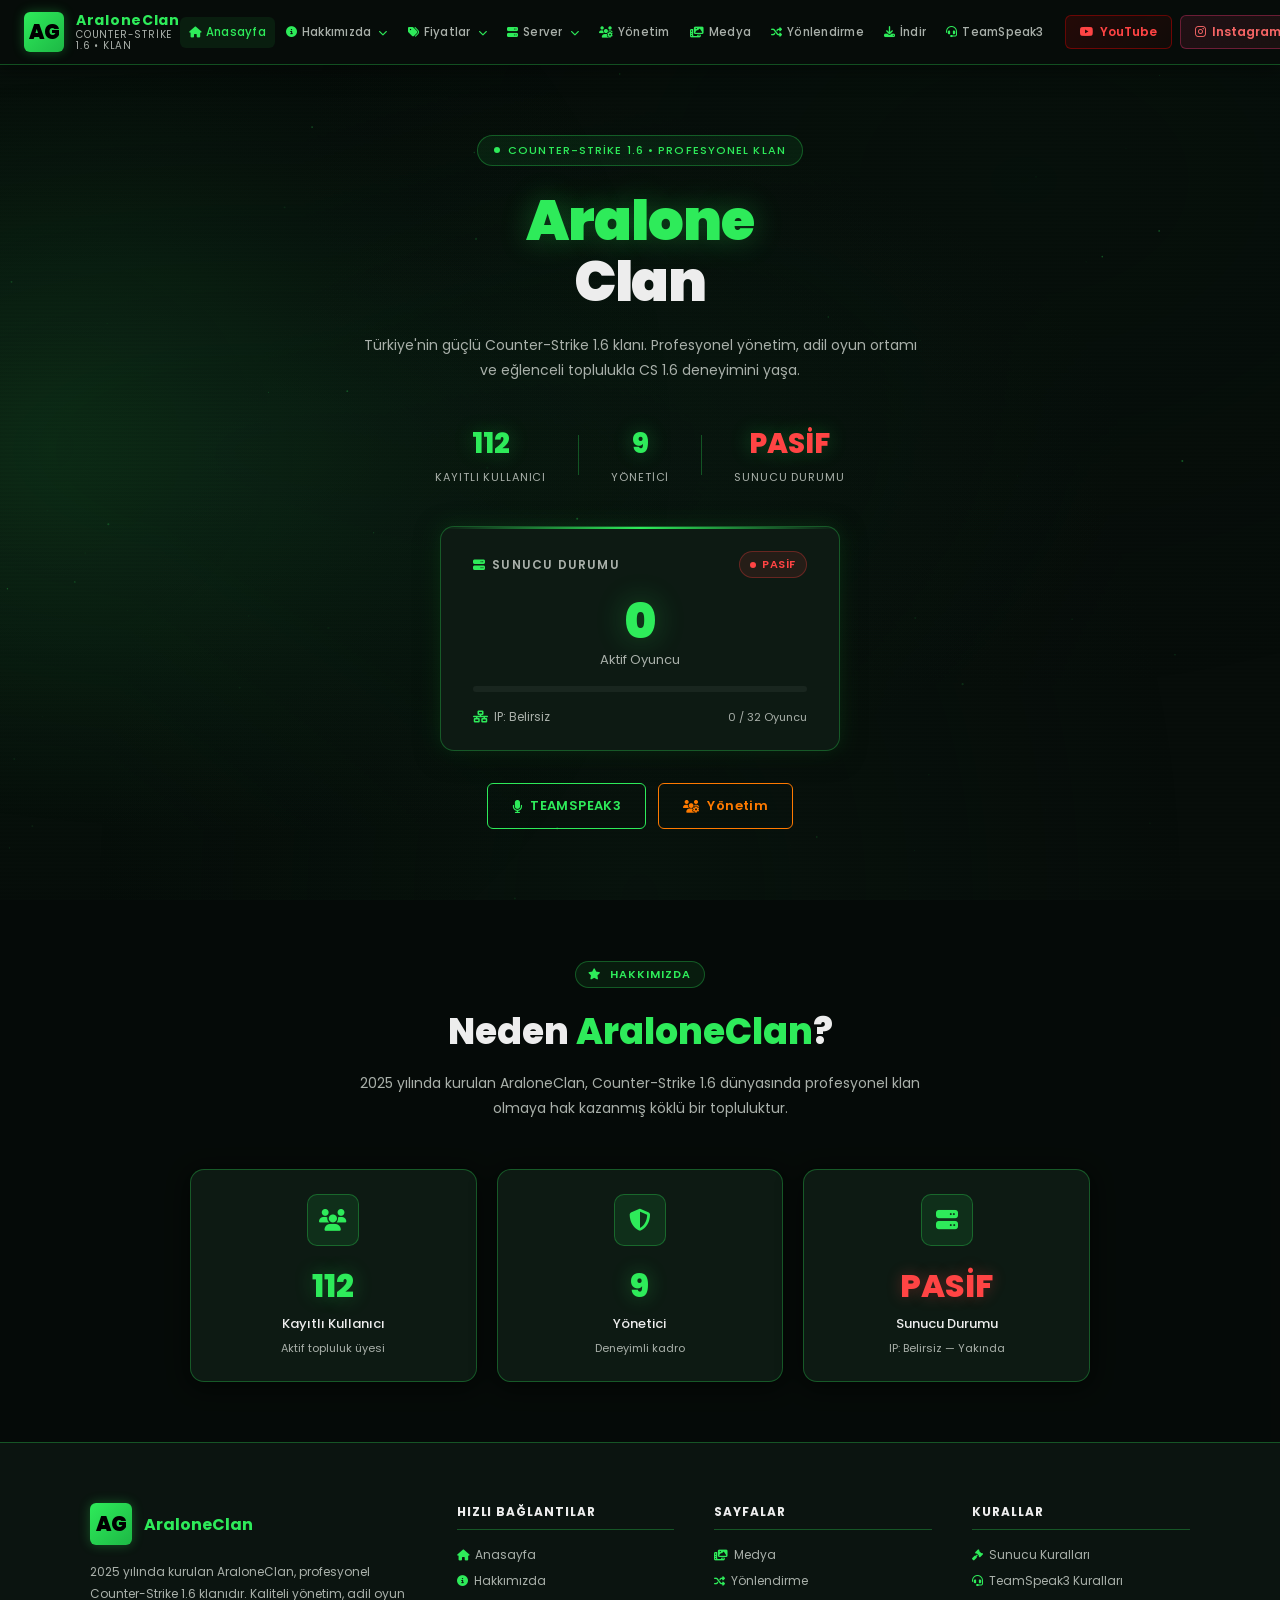
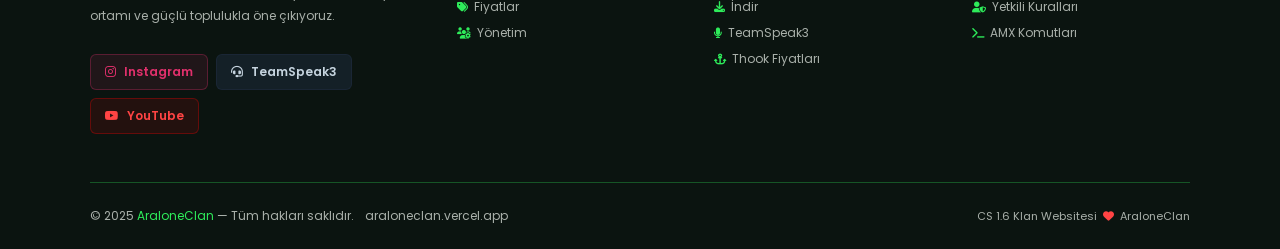
==== commit 18a4d18e: "Update index.html" ====
--- a/index.html
+++ b/index.html
@@ -1325,7 +1325,7 @@
   </div>
 </footer>
 
-<script src="js/main.js"></script>
-<script src="js/background.js"></script>
+<script src="main.js"></script>
+<script src="background.js"></script>
 </body>
 </html>
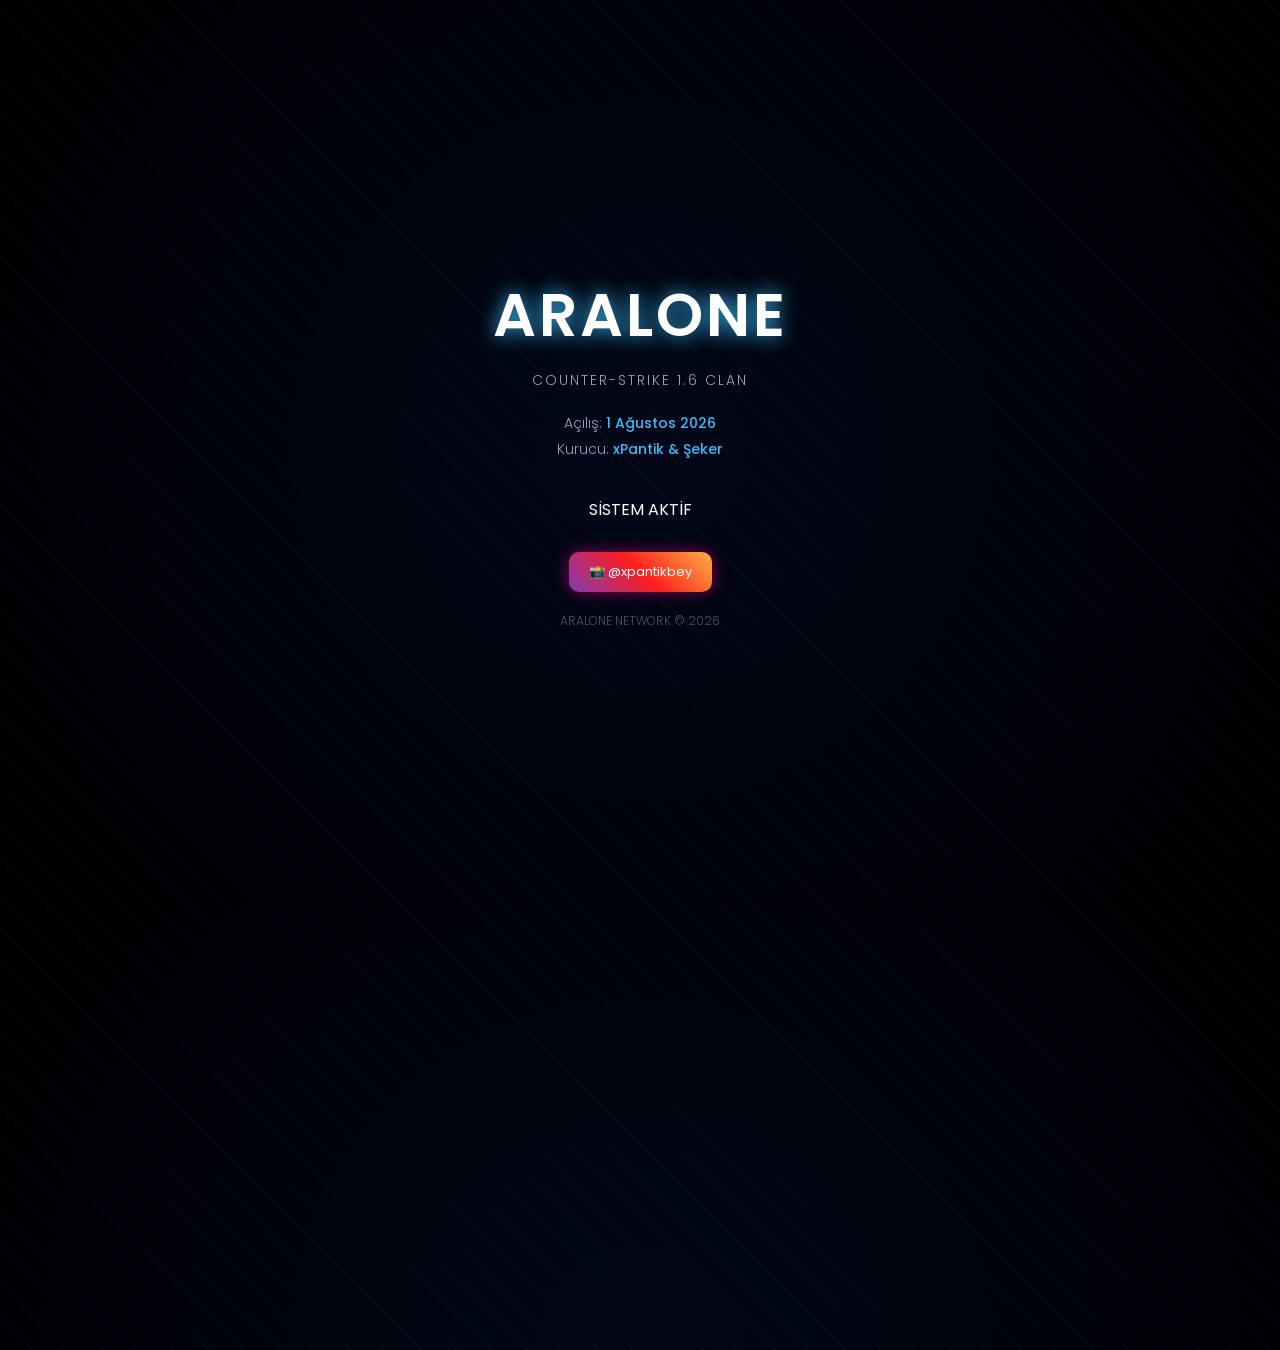
==== commit 0451fcb6: "Add files via upload" ====
--- a/index.html
+++ b/index.html
@@ -1,1331 +1,205 @@
 <!DOCTYPE html>
 <html lang="tr">
 <head>
-  <meta charset="UTF-8" />
-  <meta name="viewport" content="width=device-width, initial-scale=1.0" />
-  <title>AraloneClan | Counter-Strike 1.6 Klanı</title>
-  <meta name="description" content="AraloneClan - Profesyonel Counter-Strike 1.6 klanı. Kaliteli sunucu, adil oyun ortamı ve güçlü topluluk." />
-  <meta name="theme-color" content="#0b1410" />
-  <link rel="preconnect" href="https://fonts.googleapis.com" />
-  <link rel="preconnect" href="https://fonts.gstatic.com" crossorigin />
-  <link href="https://fonts.googleapis.com/css2?family=Poppins:wght@300;400;500;600;700;800;900&display=swap" rel="stylesheet" />
-  <link rel="stylesheet" href="https://cdn.jsdelivr.net/npm/@fortawesome/fontawesome-free@6.5.0/css/all.min.css" />
-  <link rel="stylesheet" href="style.css" />
+<meta charset="UTF-8">
+<meta name="viewport" content="width=device-width, initial-scale=1.0">
+<title>Aralone Network | CS 1.6 Clan</title>
+
+<link href="https://fonts.googleapis.com/css2?family=Poppins:wght@300;400;600&display=swap" rel="stylesheet">
+
+<style>
+* {
+    margin: 0;
+    padding: 0;
+    box-sizing: border-box;
+    font-family: 'Poppins', sans-serif;
+}
+
+body {
+    height: 100vh;
+    background: radial-gradient(circle at center, #020617, #000);
+    color: white;
+    display: flex;
+    justify-content: center;
+    align-items: center;
+    overflow: hidden;
+}
+
+/* arka plan animasyon */
+body::before {
+    content: "";
+    position: absolute;
+    width: 200%;
+    height: 200%;
+    background: repeating-linear-gradient(
+        45deg,
+        rgba(56,189,248,0.03) 0px,
+        rgba(56,189,248,0.03) 2px,
+        transparent 2px,
+        transparent 25px
+    );
+    animation: moveBg 25s linear infinite;
+}
+
+@keyframes moveBg {
+    0% { transform: translate(0,0); }
+    100% { transform: translate(-300px, -300px); }
+}
+
+.container {
+    text-align: center;
+    z-index: 2;
+}
+
+/* LOGO */
+.logo {
+    font-size: 60px;
+    font-weight: 600;
+    letter-spacing: 3px;
+    text-shadow: 0 0 20px #38bdf8;
+}
+
+/* ALT YAZI */
+.subtitle {
+    margin-top: 10px;
+    font-size: 14px;
+    letter-spacing: 2px;
+    color: #94a3b8;
+    font-weight: 300;
+}
+
+/* BİLGİ */
+.info {
+    margin-top: 20px;
+    font-size: 14px;
+    color: #94a3b8;
+    line-height: 1.8;
+    font-weight: 300;
+}
+
+.info span {
+    color: #38bdf8;
+    font-weight: 500;
+}
+
+/* COUNTDOWN */
+.countdown {
+    margin-top: 35px;
+    display: flex;
+    gap: 20px;
+    justify-content: center;
+}
+
+.box {
+    padding: 18px;
+    border-radius: 12px;
+    border: 1px solid rgba(56,189,248,0.15);
+    background: rgba(0,0,0,0.4);
+    min-width: 85px;
+}
+
+.box span {
+    font-size: 28px;
+    display: block;
+    text-shadow: 0 0 10px #38bdf8;
+    font-weight: 500;
+}
+
+.label {
+    font-size: 11px;
+    color: #64748b;
+    letter-spacing: 1px;
+    font-weight: 300;
+}
+
+/* INSTAGRAM */
+.social {
+    margin-top: 30px;
+}
+
+.instagram-btn {
+    display: inline-flex;
+    align-items: center;
+    gap: 8px;
+    padding: 10px 20px;
+    border-radius: 10px;
+    text-decoration: none;
+    font-size: 13px;
+    color: white;
+    background: linear-gradient(45deg,#833ab4,#fd1d1d,#fcb045);
+    box-shadow: 0 0 15px rgba(255,0,150,0.5);
+    transition: 0.3s;
+}
+
+.instagram-btn:hover {
+    transform: scale(1.05);
+    box-shadow: 0 0 25px rgba(255,0,150,0.8);
+}
+
+/* FOOTER */
+.footer {
+    margin-top: 20px;
+    font-size: 12px;
+    color: #475569;
+    font-weight: 300;
+}
+</style>
 </head>
 <body>
 
-<!-- ============================================= -->
-<!--  ANIMATED BACKGROUND CANVAS                   -->
-<!-- ============================================= -->
-<canvas id="bgCanvas"></canvas>
-
-<!-- ============================================= -->
-<!--  NAVIGATION                                   -->
-<!-- ============================================= -->
-<nav class="navbar">
-  <div class="navbar-inner">
-    <div class="navbar-logo" onclick="showPage('home')">
-      <div class="logo-icon">AG</div>
-      <div class="logo-text">
-        <span class="logo-title">AraloneClan</span>
-        <span class="logo-sub">Counter-Strike 1.6 &bull; Klan</span>
-      </div>
-    </div>
-
-    <ul class="navbar-menu" id="desktopMenu">
-      <li class="nav-item">
-        <button class="nav-link active" id="nav-home" onclick="showPage('home')">
-          <i class="fas fa-home"></i> Anasayfa
-        </button>
-      </li>
-
-      <li class="nav-item" id="dropdown-hakkimizda">
-        <button class="nav-link" onclick="toggleDropdown('hakkimizda')">
-          <i class="fas fa-info-circle"></i> Hakkımızda
-          <i class="fas fa-chevron-down dropdown-arrow"></i>
-        </button>
-        <div class="dropdown-menu" id="dd-hakkimizda">
-          <a class="dropdown-item" onclick="showPage('hakkimizda'); showTab('tab-hakkimizda','sunucu-kurallari')">
-            <i class="fas fa-gavel"></i> Sunucu Kuralları
-          </a>
-          <a class="dropdown-item" onclick="showPage('hakkimizda'); showTab('tab-hakkimizda','ts-kurallari')">
-            <i class="fas fa-headset"></i> TeamSpeak3 Kuralları
-          </a>
-          <a class="dropdown-item" onclick="showPage('hakkimizda'); showTab('tab-hakkimizda','yetkili-kurallari')">
-            <i class="fas fa-user-shield"></i> Yetkili Kuralları
-          </a>
-          <a class="dropdown-item" onclick="showPage('hakkimizda'); showTab('tab-hakkimizda','amx-komutlar')">
-            <i class="fas fa-terminal"></i> Admin AMX Komutları
-          </a>
-        </div>
-      </li>
-
-      <li class="nav-item" id="dropdown-fiyatlar">
-        <button class="nav-link" onclick="toggleDropdown('fiyatlar')">
-          <i class="fas fa-tags"></i> Fiyatlar
-          <i class="fas fa-chevron-down dropdown-arrow"></i>
-        </button>
-        <div class="dropdown-menu" id="dd-fiyatlar">
-          <a class="dropdown-item" onclick="showPage('fiyatlar'); showTab('tab-fiyatlar','ortaklik')">
-            <i class="fas fa-handshake"></i> Ortaklık Fiyatları
-          </a>
-          <a class="dropdown-item" onclick="showPage('fiyatlar'); showTab('tab-fiyatlar','thook')">
-            <i class="fas fa-anchor"></i> Thook Fiyatları
-          </a>
-        </div>
-      </li>
-
-      <li class="nav-item" id="dropdown-server">
-        <button class="nav-link" onclick="toggleDropdown('server')">
-          <i class="fas fa-server"></i> Server
-          <i class="fas fa-chevron-down dropdown-arrow"></i>
-        </button>
-        <div class="dropdown-menu" id="dd-server">
-          <a class="dropdown-item" onclick="connectCS()">
-            <i class="fas fa-play-circle" style="color:#ff4444"></i> Server Bağlan
-          </a>
-          <a class="dropdown-item" onclick="showPage('server'); showTab('tab-server','adres')">
-            <i class="fas fa-network-wired"></i> Server Adresi
-          </a>
-          <a class="dropdown-item" onclick="showPage('server'); showTab('tab-server','haritalar')">
-            <i class="fas fa-map"></i> Haritalar
-          </a>
-          <a class="dropdown-item" onclick="showPage('server'); showTab('tab-server','eklentiler')">
-            <i class="fas fa-puzzle-piece"></i> Eklentiler
-          </a>
-          <a class="dropdown-item" onclick="showPage('server'); showTab('tab-server','yasaklilar')">
-            <i class="fas fa-ban"></i> Yasaklı Kişiler
-          </a>
-        </div>
-      </li>
-
-      <li class="nav-item">
-        <button class="nav-link" id="nav-yonetim" onclick="showPage('yonetim')">
-          <i class="fas fa-users-cog"></i> Yönetim
-        </button>
-      </li>
-
-      <li class="nav-item">
-        <button class="nav-link" id="nav-medya" onclick="showPage('medya')">
-          <i class="fas fa-photo-video"></i> Medya
-        </button>
-      </li>
-
-      <li class="nav-item">
-        <button class="nav-link" id="nav-yonlendirme" onclick="showPage('yonlendirme')">
-          <i class="fas fa-random"></i> Yönlendirme
-        </button>
-      </li>
-
-      <li class="nav-item">
-        <button class="nav-link" id="nav-indir" onclick="showPage('indir')">
-          <i class="fas fa-download"></i> İndir
-        </button>
-      </li>
-
-      <li class="nav-item">
-        <button class="nav-link" id="nav-teamspeak" onclick="showPage('teamspeak')">
-          <i class="fas fa-headset"></i> TeamSpeak3
-        </button>
-      </li>
-    </ul>
-
-    <!-- Right action buttons -->
-    <div class="navbar-actions">
-      <a href="https://www.youtube.com/@aralonejb" target="_blank" class="nav-action-btn youtube-btn" title="YouTube">
-        <i class="fab fa-youtube"></i>
-        <span>YouTube</span>
-      </a>
-      <a href="https://www.instagram.com/officialaralone" target="_blank" class="nav-action-btn instagram-btn" title="Instagram">
-        <i class="fab fa-instagram"></i>
-        <span>Instagram</span>
-      </a>
-      <a href="ts3server://aralonejb" class="nav-action-btn connect-btn" title="TeamSpeak3'e Bağlan">
-        <i class="fas fa-headset"></i>
-        <span>Bağlan</span>
-      </a>
-    </div>
-
-    <button class="hamburger" id="hamburger" onclick="toggleMobileMenu()" aria-label="Menü">
-      <span></span><span></span><span></span>
-    </button>
-  </div>
-
-  <!-- Mobile Nav -->
-  <div class="mobile-nav" id="mobileNav">
-    <a class="mobile-nav-link" onclick="showPage('home'); closeMobileMenu()">
-      <i class="fas fa-home"></i> Anasayfa
-    </a>
-
-    <button class="mobile-nav-link" onclick="toggleMobileSubmenu('ms-hakkimizda')">
-      <i class="fas fa-info-circle"></i> Hakkımızda
-      <i class="fas fa-chevron-down" style="margin-left:auto;font-size:10px;"></i>
-    </button>
-    <div class="mobile-submenu" id="ms-hakkimizda">
-      <a class="mobile-submenu-link" onclick="showPage('hakkimizda'); showTab('tab-hakkimizda','sunucu-kurallari'); closeMobileMenu()"><i class="fas fa-gavel"></i> Sunucu Kuralları</a>
-      <a class="mobile-submenu-link" onclick="showPage('hakkimizda'); showTab('tab-hakkimizda','ts-kurallari'); closeMobileMenu()"><i class="fas fa-headset"></i> TeamSpeak3 Kuralları</a>
-      <a class="mobile-submenu-link" onclick="showPage('hakkimizda'); showTab('tab-hakkimizda','yetkili-kurallari'); closeMobileMenu()"><i class="fas fa-user-shield"></i> Yetkili Kuralları</a>
-      <a class="mobile-submenu-link" onclick="showPage('hakkimizda'); showTab('tab-hakkimizda','amx-komutlar'); closeMobileMenu()"><i class="fas fa-terminal"></i> Admin AMX Komutları</a>
-    </div>
-
-    <button class="mobile-nav-link" onclick="toggleMobileSubmenu('ms-fiyatlar')">
-      <i class="fas fa-tags"></i> Fiyatlar
-      <i class="fas fa-chevron-down" style="margin-left:auto;font-size:10px;"></i>
-    </button>
-    <div class="mobile-submenu" id="ms-fiyatlar">
-      <a class="mobile-submenu-link" onclick="showPage('fiyatlar'); showTab('tab-fiyatlar','ortaklik'); closeMobileMenu()"><i class="fas fa-handshake"></i> Ortaklık Fiyatları</a>
-      <a class="mobile-submenu-link" onclick="showPage('fiyatlar'); showTab('tab-fiyatlar','thook'); closeMobileMenu()"><i class="fas fa-anchor"></i> Thook Fiyatları</a>
-    </div>
-
-    <button class="mobile-nav-link" onclick="toggleMobileSubmenu('ms-server')">
-      <i class="fas fa-server"></i> Server
-      <i class="fas fa-chevron-down" style="margin-left:auto;font-size:10px;"></i>
-    </button>
-    <div class="mobile-submenu" id="ms-server">
-      <a class="mobile-submenu-link" onclick="connectCS(); closeMobileMenu()"><i class="fas fa-play-circle" style="color:#ff4444"></i> Server Bağlan</a>
-      <a class="mobile-submenu-link" onclick="showPage('server'); showTab('tab-server','adres'); closeMobileMenu()"><i class="fas fa-network-wired"></i> Server Adresi</a>
-      <a class="mobile-submenu-link" onclick="showPage('server'); showTab('tab-server','haritalar'); closeMobileMenu()"><i class="fas fa-map"></i> Haritalar</a>
-      <a class="mobile-submenu-link" onclick="showPage('server'); showTab('tab-server','eklentiler'); closeMobileMenu()"><i class="fas fa-puzzle-piece"></i> Eklentiler</a>
-      <a class="mobile-submenu-link" onclick="showPage('server'); showTab('tab-server','yasaklilar'); closeMobileMenu()"><i class="fas fa-ban"></i> Yasaklı Kişiler</a>
-    </div>
-    <a class="mobile-nav-link" onclick="showPage('yonetim'); closeMobileMenu()"><i class="fas fa-users-cog"></i> Yönetim</a>
-    <a class="mobile-nav-link" onclick="showPage('medya'); closeMobileMenu()"><i class="fas fa-photo-video"></i> Medya</a>
-    <a class="mobile-nav-link" onclick="showPage('yonlendirme'); closeMobileMenu()"><i class="fas fa-random"></i> Yönlendirme</a>
-    <a class="mobile-nav-link" onclick="showPage('indir'); closeMobileMenu()"><i class="fas fa-download"></i> İndir</a>
-    <a class="mobile-nav-link" onclick="showPage('teamspeak'); closeMobileMenu()"><i class="fas fa-headset"></i> TeamSpeak3</a>
-
-    <div class="mobile-action-row">
-      <a href="https://www.instagram.com/officialaralone" target="_blank" class="mobile-action-btn instagram-btn">
-        <i class="fab fa-instagram"></i> Instagram
-      </a>
-      <a href="ts3server://aralonejb" class="mobile-action-btn connect-btn">
-        <i class="fas fa-headset"></i> Bağlan
-      </a>
-    </div>
-  </div>
-</nav>
-
-<!-- ============================================= -->
-<!--  PAGE: ANASAYFA                               -->
-<!-- ============================================= -->
-<div class="page active" id="page-home">
-  <section class="hero">
-    <div class="hero-content">
-      <div class="hero-badge"><span class="dot"></span> Counter-Strike 1.6 &bull; Profesyonel Klan</div>
-      <h1 class="hero-title"><span class="green">Aralone</span><br><span class="white">Clan</span></h1>
-      <p class="hero-desc">Türkiye'nin güçlü Counter-Strike 1.6 klanı. Profesyonel yönetim, adil oyun ortamı ve eğlenceli toplulukla CS 1.6 deneyimini yaşa.</p>
-      <div class="hero-stats">
-        <div class="stat-item">
-          <span class="stat-value" id="heroUserCount">112</span>
-          <span class="stat-label">Kayıtlı Kullanıcı</span>
-        </div>
-        <div class="stat-divider"></div>
-        <div class="stat-item">
-          <span class="stat-value">9</span>
-          <span class="stat-label">Yönetici</span>
-        </div>
-        <div class="stat-divider"></div>
-        <div class="stat-item">
-          <span class="stat-value" style="color:#ff4444">PASİF</span>
-          <span class="stat-label">Sunucu Durumu</span>
-        </div>
-      </div>
-      <div class="server-card">
-        <div class="server-card-header">
-          <span class="server-card-title"><i class="fas fa-server" style="color:var(--neon-green);margin-right:6px;"></i>Sunucu Durumu</span>
-          <span class="status-badge passive"><span class="s-dot"></span> PASİF</span>
-        </div>
-        <div class="server-player-count">0</div>
-        <div class="server-player-label">Aktif Oyuncu</div>
-        <div class="server-progress"><div class="server-progress-bar" style="width:0%"></div></div>
-        <div class="server-info-row">
-          <span class="server-ip"><i class="fas fa-network-wired"></i> IP: Belirsiz</span>
-          <span style="font-size:11px;color:var(--text-muted);">0 / 32 Oyuncu</span>
-        </div>
-      </div>
-      <div class="hero-buttons">
-        <button class="btn btn-primary" onclick="showPage('teamspeak')">
-          <i class="fas fa-microphone"></i> TEAMSPEAK3
-        </button>
-        <button class="btn btn-secondary" onclick="showPage('yonetim')">
-          <i class="fas fa-users-cog"></i> Yönetim
-        </button>
-      </div>
-    </div>
-  </section>
-
-  <section class="about-section">
-    <div class="container">
-      <div class="section-header">
-        <div class="section-tag"><i class="fas fa-star"></i> Hakkımızda</div>
-        <h2 class="section-title">Neden <span class="accent">AraloneClan</span>?</h2>
-        <p class="section-desc">2025 yılında kurulan AraloneClan, Counter-Strike 1.6 dünyasında profesyonel klan olmaya hak kazanmış köklü bir topluluktur.</p>
-      </div>
-      <div class="info-grid">
-        <div class="info-card">
-          <div class="info-card-icon"><i class="fas fa-users"></i></div>
-          <div class="info-card-value" id="cardUserCount">112</div>
-          <div class="info-card-label">Kayıtlı Kullanıcı</div>
-          <div class="info-card-sub">Aktif topluluk üyesi</div>
-        </div>
-        <div class="info-card">
-          <div class="info-card-icon"><i class="fas fa-shield-alt"></i></div>
-          <div class="info-card-value">9</div>
-          <div class="info-card-label">Yönetici</div>
-          <div class="info-card-sub">Deneyimli kadro</div>
-        </div>
-        <div class="info-card">
-          <div class="info-card-icon"><i class="fas fa-server"></i></div>
-          <div class="info-card-value" style="color:#ff4444;text-shadow:0 0 15px rgba(255,68,68,0.3)">PASİF</div>
-          <div class="info-card-label">Sunucu Durumu</div>
-          <div class="info-card-sub">IP: Belirsiz — Yakında</div>
-        </div>
-      </div>
-    </div>
-  </section>
+<div class="container">
+
+    <div class="logo">ARALONE</div>
+
+    <div class="subtitle">
+        COUNTER-STRIKE 1.6 CLAN
+    </div>
+
+    <div class="info">
+        Açılış: <span>1 Ağustos 2026</span><br>
+        Kurucu: <span>xPantik & Şeker</span>
+    </div>
+
+    <div class="countdown">
+        <div class="box"><span id="days">0</span><div class="label">Gün</div></div>
+        <div class="box"><span id="hours">0</span><div class="label">Saat</div></div>
+        <div class="box"><span id="minutes">0</span><div class="label">Dakika</div></div>
+        <div class="box"><span id="seconds">0</span><div class="label">Saniye</div></div>
+    </div>
+
+    <div class="social">
+        <a href="https://instagram.com/xpantikbey" target="_blank" class="instagram-btn">
+            📸 @xpantikbey
+        </a>
+    </div>
+
+    <div class="footer">
+        ARALONE NETWORK © 2026
+    </div>
+
 </div>
 
-<!-- ============================================= -->
-<!--  PAGE: HAKKIMIZDA                             -->
-<!-- ============================================= -->
-<div class="page" id="page-hakkimizda">
-  <div class="page-header">
-    <div class="page-header-icon"><i class="fas fa-book-open"></i></div>
-    <h1 class="page-title">Hakkımızda & Kurallar</h1>
-    <p class="page-subtitle">Sunucu kuralları, TeamSpeak3 kuralları, yetkili kuralları ve AMX komutları hakkında bilgi edinin.</p>
-  </div>
-  <div class="tab-nav">
-    <button class="tab-btn active" id="tab-hakkimizda-sunucu-kurallari" onclick="showTab('tab-hakkimizda','sunucu-kurallari')"><i class="fas fa-gavel"></i> Sunucu Kuralları</button>
-    <button class="tab-btn" id="tab-hakkimizda-ts-kurallari" onclick="showTab('tab-hakkimizda','ts-kurallari')"><i class="fas fa-headset"></i> TeamSpeak3 Kuralları</button>
-    <button class="tab-btn" id="tab-hakkimizda-yetkili-kurallari" onclick="showTab('tab-hakkimizda','yetkili-kurallari')"><i class="fas fa-user-shield"></i> Yetkili Kuralları</button>
-    <button class="tab-btn" id="tab-hakkimizda-amx-komutlar" onclick="showTab('tab-hakkimizda','amx-komutlar')"><i class="fas fa-terminal"></i> Admin AMX Komutları</button>
-  </div>
-  <div class="tab-content active" id="content-tab-hakkimizda-sunucu-kurallari">
-    <div class="rules-grid">
-      <div class="rule-card"><div class="rule-card-header"><div class="rule-card-icon"><i class="fas fa-shield-alt"></i></div><div class="rule-card-title">1. Genel Davranış Kuralları</div></div><ul class="rule-list"><li>Sunucuda küfür, hakaret ve ırkçı ifadeler kesinlikle yasaktır.</li><li>Diğer oyunculara saygılı ve yapıcı bir dil kullanın.</li><li>Provokatif ve kavga çıkartıcı davranışlardan kaçının.</li><li>Oyunun keyfini herkes için güzel tutmaya çalışın.</li><li>Spam yazı ve komutlardan kaçının.</li></ul></div>
-      <div class="rule-card"><div class="rule-card-header"><div class="rule-card-icon"><i class="fas fa-ban"></i></div><div class="rule-card-title">2. Hile & Exploit Kuralları</div></div><ul class="rule-list"><li>Her türlü hile (aimbot, wallhack, speedhack vb.) kesinlikle yasaktır.</li><li>Harita exploit'leri yasaktır.</li><li>Hile kullandığı tespit edilen oyuncular kalıcı banlanır.</li><li>Bug abuse kesinlikle yasaktır ve yaptırım uygulanır.</li><li>Şüpheli durumları adminlere bildirin.</li></ul></div>
-      <div class="rule-card"><div class="rule-card-header"><div class="rule-card-icon"><i class="fas fa-gamepad"></i></div><div class="rule-card-title">3. Oyun İçi Kurallar</div></div><ul class="rule-list"><li>Takım arkadaşlarınızı kasıtlı vurmak (teamkill) yasaktır.</li><li>Rehine veya bomba sahasını kasıtlı sabote etmek yasaktır.</li><li>Kasıtlı süre uzatmak ve yavaşlamak yasaktır.</li><li>AFK kalmak uyarı sonrası kick ile sonuçlanır.</li><li>Mikrofonu gereksiz kullanmak ve gürültü çıkarmak yasaktır.</li></ul></div>
-      <div class="rule-card"><div class="rule-card-header"><div class="rule-card-icon"><i class="fas fa-exclamation-triangle"></i></div><div class="rule-card-title">4. Yaptırım & Ceza Politikası</div></div><ul class="rule-list"><li>1. İhlal: Yazılı uyarı.</li><li>2. İhlal: Slap / Slap + Uyarı.</li><li>3. İhlal: Geçici kick.</li><li>4. İhlal: 1 saatlik ban.</li><li>5. İhlal ve üzeri: Kalıcı ban.</li><li>Ağır ihlallerde direkt kalıcı ban uygulanabilir.</li></ul></div>
-    </div>
-  </div>
-  <div class="tab-content" id="content-tab-hakkimizda-ts-kurallari">
-    <div class="rules-grid">
-      <div class="rule-card"><div class="rule-card-header"><div class="rule-card-icon"><i class="fas fa-microphone-alt"></i></div><div class="rule-card-title">1. Genel Ses & Davranış Kuralları</div></div><ul class="rule-list"><li>Kanallarda küfür, hakaret ve ırkçı söylemler kesinlikle yasaktır.</li><li>Diğer kullanıcılara saygılı ve kibar bir dil kullanın.</li><li>Gereksiz ses efektleri, müzik ve parazit çıkarmayın.</li><li>Push-to-talk kullanımı tavsiye edilir.</li><li>Başkalarının konuşmasını sürekli bölmeyin.</li></ul></div>
-      <div class="rule-card"><div class="rule-card-header"><div class="rule-card-icon"><i class="fas fa-door-open"></i></div><div class="rule-card-title">2. Kanal Kuralları</div></div><ul class="rule-list"><li>Uygun olmayan isimlerde kanal oluşturmak yasaktır.</li><li>Başkasının kanalına izinsiz girmek yasaktır.</li><li>Admin kanallarına izinsiz girilemez.</li><li>Kanalları amacı dışında kullanmak yasaktır.</li><li>Müzik bot kullanımı için yetkili izni gereklidir.</li></ul></div>
-      <div class="rule-card"><div class="rule-card-header"><div class="rule-card-icon"><i class="fas fa-id-badge"></i></div><div class="rule-card-title">3. Kullanıcı Adı & Kimlik Kuralları</div></div><ul class="rule-list"><li>Hakaret veya uygunsuz kullanıcı adları yasaktır.</li><li>Adminleri taklit eden isimler kullanmak yasaktır.</li><li>Klan nick'i ile giriş yapmanız tavsiye edilir.</li><li>Müstehcen avatar veya profil görselleri yasaktır.</li></ul></div>
-      <div class="rule-card"><div class="rule-card-header"><div class="rule-card-icon"><i class="fas fa-gavel"></i></div><div class="rule-card-title">4. Yaptırım Politikası</div></div><ul class="rule-list"><li>1. İhlal: Sesli veya yazılı uyarı.</li><li>2. İhlal: Kanaldan kick veya mute.</li><li>3. İhlal: Geçici ban (1-24 saat).</li><li>4. İhlal: Kalıcı ban.</li><li>Ciddi ihlallerde doğrudan kalıcı ban uygulanabilir.</li></ul></div>
-    </div>
-  </div>
-  <div class="tab-content" id="content-tab-hakkimizda-yetkili-kurallari">
-    <div class="rules-grid">
-      <div class="rule-card"><div class="rule-card-header"><div class="rule-card-icon"><i class="fas fa-balance-scale"></i></div><div class="rule-card-title">1. Genel İlkeler</div></div><ul class="rule-list"><li>Admin yetkisi bir ayrıcalık değil, sorumluluktur.</li><li>Yetkiyi sadece sunucu düzenini sağlamak amacıyla kullanın.</li><li>Tarafsız olun; hiçbir oyuncuya özel muamele yapmayın.</li><li>Yönetim talimatlarına ve güncel kurallara uyun.</li><li>Ekip içi anlaşmazlıklarda saygılı diyalog kurun.</li></ul></div>
-      <div class="rule-card"><div class="rule-card-header"><div class="rule-card-icon"><i class="fas fa-bolt"></i></div><div class="rule-card-title">2. Yetki Kullanımı</div></div><ul class="rule-list"><li>Gereksiz kick, ban veya slap komutları kullanmayın.</li><li>Yaptırım uygulamadan önce mümkünse uyarın.</li><li>Kalıcı ban işlemleri yönetici onayıyla yapılır.</li><li>Map değiştirme ve restart komutlarını keyfi kullanmayın.</li><li>Önemli değişiklikler için uygun saat ve kişi sayısını bekleyin.</li></ul></div>
-      <div class="rule-card"><div class="rule-card-header"><div class="rule-card-icon"><i class="fas fa-comment-dots"></i></div><div class="rule-card-title">3. Davranış & İletişim</div></div><ul class="rule-list"><li>Oyunculara saygılı ve yapıcı bir dil kullanın.</li><li>Küfür ve hakaret adminler için de yasaktır.</li><li>Tartışma ortamı yaratmaktan kaçının.</li><li>Oyuncuların sorunlarını ciddiye alın.</li><li>Sosyal medyada klanı kötüleyici paylaşımlar yapmayın.</li></ul></div>
-      <div class="rule-card"><div class="rule-card-header"><div class="rule-card-icon"><i class="fas fa-eye"></i></div><div class="rule-card-title">4. Denetim & Görev</div></div><ul class="rule-list"><li>Sunucuyu aktif olarak izleyin; ihlalleri tespit edin.</li><li>Yeni oyunculara rehberlik edin ve kuralları anlatın.</li><li>Haftalık en az 5 saat aktif olma zorunluluğu vardır.</li><li>Aktif olmama durumunda yetki alınabilir.</li><li>Önemli ihlalleri log olarak yöneticilere bildirin.</li></ul></div>
-    </div>
-  </div>
-  <div class="tab-content" id="content-tab-hakkimizda-amx-komutlar">
-    <div class="cmd-table-wrap">
-      <table class="cmd-table">
-        <thead><tr><th>Komut</th><th>Açıklama</th><th>Yetki Seviyesi</th></tr></thead>
-        <tbody>
-          <tr><td><span class="cmd-badge">amx_kick</span></td><td>Oyuncuyu sunucudan atar</td><td style="color:var(--neon-green)">Admin+</td></tr>
-          <tr><td><span class="cmd-badge">amx_ban</span></td><td>Oyuncuyu belirli süre banlar</td><td style="color:var(--neon-green)">Admin+</td></tr>
-          <tr><td><span class="cmd-badge">amx_unban</span></td><td>Oyuncunun banını kaldırır</td><td style="color:var(--neon-yellow)">Yönetim</td></tr>
-          <tr><td><span class="cmd-badge">amx_slay</span></td><td>Oyuncuyu anında öldürür</td><td style="color:var(--neon-green)">Admin+</td></tr>
-          <tr><td><span class="cmd-badge">amx_slap</span></td><td>Oyuncuya hasar vererek iter</td><td style="color:var(--neon-green)">Admin+</td></tr>
-          <tr><td><span class="cmd-badge">amx_freeze</span></td><td>Oyuncuyu dondurur</td><td style="color:var(--neon-green)">Admin+</td></tr>
-          <tr><td><span class="cmd-badge">amx_mute</span></td><td>Oyuncunun sesini keser</td><td style="color:var(--neon-green)">Admin+</td></tr>
-          <tr><td><span class="cmd-badge">amx_gag</span></td><td>Oyuncunun yazı yazmasını engeller</td><td style="color:var(--neon-green)">Admin+</td></tr>
-          <tr><td><span class="cmd-badge">amx_map</span></td><td>Sunucu haritasını değiştirir</td><td style="color:var(--neon-yellow)">Yönetim</td></tr>
-          <tr><td><span class="cmd-badge">amx_restart</span></td><td>Sunucuyu yeniden başlatır</td><td style="color:var(--neon-yellow)">Yönetim</td></tr>
-          <tr><td><span class="cmd-badge">amx_say</span></td><td>Sunucuya admin mesajı gönderir</td><td style="color:var(--neon-green)">Admin+</td></tr>
-          <tr><td><span class="cmd-badge">amx_csay</span></td><td>Ekranın ortasına mesaj gönderir</td><td style="color:var(--neon-green)">Admin+</td></tr>
-          <tr><td><span class="cmd-badge">amx_tsay</span></td><td>Sol alt köşeye mesaj gönderir</td><td style="color:var(--neon-green)">Admin+</td></tr>
-          <tr><td><span class="cmd-badge">amx_rcon</span></td><td>RCON komutunu çalıştırır</td><td style="color:var(--neon-orange)">Kurucu</td></tr>
-          <tr><td><span class="cmd-badge">amx_addban</span></td><td>IP veya Steam ID ile ban ekler</td><td style="color:var(--neon-yellow)">Yönetim</td></tr>
-          <tr><td><span class="cmd-badge">amx_cvar</span></td><td>Sunucu değişkeni ayarlar</td><td style="color:var(--neon-orange)">Kurucu</td></tr>
-          <tr><td><span class="cmd-badge">amx_noclip</span></td><td>Oyuncuya noclip verir</td><td style="color:var(--neon-yellow)">Yönetim</td></tr>
-          <tr><td><span class="cmd-badge">amx_godmode</span></td><td>Oyuncuya godmode verir</td><td style="color:var(--neon-yellow)">Yönetim</td></tr>
-          <tr><td><span class="cmd-badge">amx_teleport</span></td><td>Oyuncuyu ışınlar</td><td style="color:var(--neon-yellow)">Yönetim</td></tr>
-          <tr><td><span class="cmd-badge">amx_showip</span></td><td>Oyuncunun IP adresini gösterir</td><td style="color:var(--neon-yellow)">Yönetim</td></tr>
-        </tbody>
-      </table>
-    </div>
-  </div>
-</div>
-
-<!-- ============================================= -->
-<!--  PAGE: FİYATLAR                               -->
-<!-- ============================================= -->
-<div class="page" id="page-fiyatlar">
-  <div class="page-header">
-    <div class="page-header-icon green"><i class="fas fa-tags"></i></div>
-    <h1 class="page-title">Fiyatlarımız</h1>
-    <p class="page-subtitle">AraloneClan sunucusuna katılım ve yetki paketlerimizi inceleyin.</p>
-  </div>
-  <div class="tab-nav">
-    <button class="tab-btn active" id="tab-fiyatlar-ortaklik" onclick="showTab('tab-fiyatlar','ortaklik')"><i class="fas fa-handshake"></i> Ortaklık Fiyatları</button>
-    <button class="tab-btn" id="tab-fiyatlar-thook" onclick="showTab('tab-fiyatlar','thook')"><i class="fas fa-anchor"></i> Thook Fiyatları</button>
-  </div>
-
-  <!-- Tab: Ortaklık -->
-  <div class="tab-content active" id="content-tab-fiyatlar-ortaklik">
-    <div class="pricing-grid">
-      <div class="pricing-card featured">
-        <div class="member-card-glow founder-glow"></div>
-        <div class="pricing-badge-icon yellow"><i class="fas fa-database"></i></div>
-        <div class="pricing-tier-badge">EN YÜKSEK</div>
-        <div class="pricing-plan-name">Admin Server Query</div>
-        <div class="pricing-title">Tam Ortaklık Yetkisi</div>
-        <div class="pricing-price">1.000₺</div>
-        <div class="pricing-period">Sadece Aylık &bull; Otomatik Yenileme</div>
-        <ul class="pricing-features">
-          <li><i class="fas fa-check-circle"></i> Server Query Tam Erişimi</li>
-          <li><i class="fas fa-check-circle"></i> Tam Yönetimli Panel Erişimi</li>
-          <li><i class="fas fa-check-circle"></i> Sunucu Yönetimi Yetkisi</li>
-          <li><i class="fas fa-check-circle"></i> Admin Yetkisi (CS 1.6)</li>
-          <li><i class="fas fa-check-circle"></i> Öncelikli Teknik Destek</li>
-          <li><i class="fas fa-check-circle"></i> 99 Konuşma Gücü (TS3)</li>
-        </ul>
-        <button class="btn btn-green-solid btn-full" onclick="window.location.href='ts3server://AraloneJb'"><i class="fas fa-shopping-cart"></i> SATIN AL</button>
-      </div>
-      <div class="pricing-card">
-        <div class="pricing-badge-icon orange"><i class="fas fa-code"></i></div>
-        <div class="pricing-plan-name">Developer + Panel</div>
-        <div class="pricing-title">Geliştirici Ortaklığı</div>
-        <div class="pricing-price">750₺</div>
-        <div class="pricing-period">Sadece Aylık &bull; Otomatik Yenileme</div>
-        <ul class="pricing-features">
-          <li><i class="fas fa-check-circle"></i> Developer Yetkisi</li>
-          <li><i class="fas fa-check-circle"></i> Panel Erişimi</li>
-          <li><i class="fas fa-check-circle"></i> Sunucu Yönetimi Yetkisi</li>
-          <li><i class="fas fa-check-circle"></i> Admin Yetkisi (CS 1.6)</li>
-          <li><i class="fas fa-check-circle"></i> 96 Konuşma Gücü (TS3)</li>
-        </ul>
-        <button class="btn btn-green-solid btn-full" onclick="window.location.href='ts3server://AraloneJb'"><i class="fas fa-shopping-cart"></i> SATIN AL</button>
-      </div>
-      <div class="pricing-card">
-        <div class="pricing-badge-icon green"><i class="fas fa-crown"></i></div>
-        <div class="pricing-plan-name">İmparator + Panel</div>
-        <div class="pricing-title">İmparator Ortaklığı</div>
-        <div class="pricing-price">500₺</div>
-        <div class="pricing-period">Sadece Aylık &bull; Otomatik Yenileme</div>
-        <ul class="pricing-features">
-          <li><i class="fas fa-check-circle"></i> İmparator Yetkisi</li>
-          <li><i class="fas fa-check-circle"></i> Panel Erişimi</li>
-          <li><i class="fas fa-check-circle"></i> Admin Yetkisi (CS 1.6)</li>
-          <li><i class="fas fa-check-circle"></i> Orta Yönetimli Erişim</li>
-          <li><i class="fas fa-check-circle"></i> 90 Konuşma Gücü (TS3)</li>
-        </ul>
-        <button class="btn btn-green-solid btn-full" onclick="window.location.href='ts3server://AraloneJb'"><i class="fas fa-shopping-cart"></i> SATIN AL</button>
-      </div>
-      <div class="pricing-card">
-        <div class="pricing-badge-icon blue"><i class="fas fa-star"></i></div>
-        <div class="pricing-plan-name">Komutçu Sorumlusu</div>
-        <div class="pricing-title">Komut Sorumluluğu</div>
-        <div class="pricing-price">330₺</div>
-        <div class="pricing-period">Sadece Aylık &bull; Otomatik Yenileme</div>
-        <ul class="pricing-features">
-          <li><i class="fas fa-check-circle"></i> Komutçu Sorumlusu Yetkisi</li>
-          <li><i class="fas fa-check-circle"></i> Orta Seviye Komutlar</li>
-          <li><i class="fas fa-check-circle"></i> Kick & Ban Komutları</li>
-          <li><i class="fas fa-check-circle"></i> Sunucu Mesaj Komutları</li>
-        </ul>
-        <button class="btn btn-green-solid btn-full" onclick="window.location.href='ts3server://AraloneJb'"><i class="fas fa-shopping-cart"></i> SATIN AL</button>
-      </div>
-      <div class="pricing-card">
-        <div class="pricing-badge-icon purple"><i class="fas fa-user-tie"></i></div>
-        <div class="pricing-plan-name">Komutçu Başkan</div>
-        <div class="pricing-title">Başkanlık Yetkisi</div>
-        <div class="pricing-price">230₺</div>
-        <div class="pricing-period">Sadece Aylık &bull; Otomatik Yenileme</div>
-        <ul class="pricing-features">
-          <li><i class="fas fa-check-circle"></i> Komutçu Başkan Yetkisi</li>
-          <li><i class="fas fa-check-circle"></i> Temel Komutlar</li>
-          <li><i class="fas fa-check-circle"></i> Kick Komutu</li>
-          <li><i class="fas fa-check-circle"></i> Temel Yönetim Erişimi</li>
-        </ul>
-        <button class="btn btn-green-solid btn-full" onclick="window.location.href='ts3server://AraloneJb'"><i class="fas fa-shopping-cart"></i> SATIN AL</button>
-      </div>
-    </div>
-  </div>
-
-  <!-- Tab: Thook -->
-  <div class="tab-content" id="content-tab-fiyatlar-thook">
-    <div class="pricing-grid" style="grid-template-columns:1fr;max-width:420px;">
-      <div class="pricing-card featured">
-        <div class="pricing-badge-icon purple"><i class="fas fa-anchor"></i></div>
-        <div class="pricing-plan-name">Thook Paketi</div>
-        <div class="pricing-title">T Hook Yetkisi</div>
-        <div class="pricing-price">200₺</div>
-        <div class="pricing-period">Sadece Aylık &bull; Otomatik Yenileme</div>
-        <ul class="pricing-features">
-          <li><i class="fas fa-check-circle"></i> Kafes İçinde Hook Kullanımı</li>
-          <li><i class="fas fa-check-circle"></i> Limitsiz Hook Atma Hakkı</li>
-          <li><i class="fas fa-check-circle"></i> T Hook Özel Erişimi</li>
-          <li><i class="fas fa-check-circle"></i> Taktiksel Hareket Avantajı</li>
-        </ul>
-        <button class="btn btn-green-solid btn-full" onclick="window.location.href='ts3server://AraloneJb'"><i class="fas fa-shopping-cart"></i> SATIN AL</button>
-      </div>
-    </div>
-  </div>
-</div>
-
-<!-- ============================================= -->
-<!--  PAGE: YÖNETİM  (+ Haberler sidebar)          -->
-<!-- ============================================= -->
-<div class="page" id="page-yonetim">
-  <div class="page-header">
-    <div class="page-header-icon"><i class="fas fa-crown"></i></div>
-    <h1 class="page-title">Yönetim Kadrosu</h1>
-    <p class="page-subtitle">AraloneClan'ı yöneten, sunucunun güvenli ve eğlenceli kalmasını sağlayan elit ekibimizle tanışın.</p>
-  </div>
-
-
-
-  <!-- Two-column layout: Team + News -->
-  <div class="yonetim-layout">
-
-    <!-- LEFT: Haberler -->
-    <aside class="haberler-sidebar">
-      <div class="haberler-header">
-        <i class="fas fa-newspaper"></i> Haberler
-      </div>
-
-      <div class="haber-card">
-        <div class="haber-date">
-          <i class="fas fa-calendar-check"></i> 17 Mart 2026
-        </div>
-        <div class="haber-title">🌐 Websitemiz Yayına Girdi!</div>
-        <div class="haber-body">
-          AraloneClan'ın resmi websitesi bugün itibarıyla aktif ve erişime açıktır. Yeni tasarımıyla kullanıcı dostu arayüzümüz, fiyat paketlerimiz, yönetim kadromuz ve klan bilgilerinin tümü artık <strong>araloneclan.vercel.app</strong> adresinde sizleri bekliyor. Haberleri, duyuruları ve güncellemeleri buradan takip edebilirsiniz. Tüm üyelerimize iyi oyunlar dileriz!
-        </div>
-        <div class="haber-badge new">YENİ</div>
-      </div>
-
-      <div class="haber-card">
-        <div class="haber-date">
-          <i class="fas fa-calendar-check"></i> 22 Mart 2026
-        </div>
-        <div class="haber-title">🔄 Websitemiz Güncellendi!</div>
-        <div class="haber-body">
-          AraloneClan websitesi kapsamlı bir güncelleme ile yenilendi. Bu güncellemede yeni sayfalar eklendi, yönetim kadrosu profil kartları yeniden tasarlandı ve fiyat paketleri revize edildi. Animasyonlu arka plan efektleri, Haberler bölümü, İndir ve Yönlendirme sayfaları bu güncellemenin bir parçasıdır. Geri bildirimlerinizi Discord veya TeamSpeak3 üzerinden iletebilirsiniz.
-        </div>
-        <div class="haber-badge update">GÜNCELLEME</div>
-      </div>
-    </aside>
-
-    <!-- RIGHT: Team Section -->
-    <div class="team-section">
-
-      <!-- Sunucu Sahipleri -->
-      <div class="team-group">
-        <div class="team-group-label"><span><i class="fas fa-gem label-icon" style="color:#00d4ff"></i> SUNUCU SAHİPLERİ</span></div>
-        <div class="team-grid">
-          <div class="member-card owner-card">
-            <div class="member-card-glow owner-glow"></div>
-            <div class="member-rank-badge owner-badge"><i class="fas fa-gem"></i> Sunucu Sahibi</div>
-            <div class="member-avatar owner-avatar"><i class="fas fa-user"></i></div>
-            <div class="member-name">xPantik</div>
-            <div class="member-role owner-role"><i class="fas fa-gem"></i> Sunucu Sahibi</div>
-            <div class="member-desc">AraloneClan'ın kurucu sahibi. Sunucu altyapısını, teknik yapıyı ve genel yönetimi üstlenir.</div>
-            <div class="member-socials">
-              <button class="member-social-btn detail-btn" onclick="showMemberDetail('xPantik')"><i class="fas fa-binoculars"></i> Detay</button>
-              <a href="https://www.youtube.com/@xpantikx" target="_blank" class="member-social-btn youtube"><i class="fab fa-youtube"></i></a>
-              <a href="https://www.instagram.com/xpantikbey" target="_blank" class="member-social-btn instagram"><i class="fab fa-instagram"></i></a>
-            </div>
-          </div>
-          <div class="member-card owner-card">
-            <div class="member-card-glow owner-glow"></div>
-            <div class="member-rank-badge owner-badge"><i class="fas fa-gem"></i> Sunucu Sahibi</div>
-            <div class="member-avatar owner-avatar"><i class="fas fa-user"></i></div>
-            <div class="member-name">Buğra</div>
-            <div class="member-role owner-role"><i class="fas fa-gem"></i> Sunucu Sahibi</div>
-            <div class="member-desc">Klanın ikinci sahibi. Topluluk yönetimi, etkinlik organizasyonu ve stratejik kararlardan sorumludur.</div>
-            <div class="member-socials">
-              <button class="member-social-btn detail-btn" onclick="showMemberDetail('Buğra')"><i class="fas fa-binoculars"></i> Detay</button>
-              <a href="https://www.youtube.com/@MuhammedKavacik" target="_blank" class="member-social-btn youtube"><i class="fab fa-youtube"></i></a>
-              <a href="https://www.instagram.com/bugrareisdgn" target="_blank" class="member-social-btn instagram"><i class="fab fa-instagram"></i></a>
-            </div>
-          </div>
-        </div>
-      </div>
-
-      <!-- Sunucu Kurucusu -->
-      <div class="team-group">
-        <div class="team-group-label"><span><i class="fas fa-crown label-icon" style="color:var(--neon-yellow)"></i> SUNUCU KURUCUSU</span></div>
-        <div class="team-grid">
-          <div class="member-card founder-card">
-            <div class="member-card-glow founder-glow"></div>
-            <div class="member-rank-badge founder-badge"><i class="fas fa-crown"></i> Kurucu</div>
-            <div class="member-avatar founder-avatar"><i class="fas fa-user"></i></div>
-            <div class="member-name">Cross</div>
-            <div class="member-role founder"><i class="fas fa-crown"></i> Sunucu Kurucusu</div>
-            <div class="member-desc">Sunucunun kuruluş sürecinde aktif rol almış, klan kültürünü şekillendirmiş kilit isimlerden biri.</div>
-            <div class="member-socials">
-              <button class="member-social-btn detail-btn" onclick="showMemberDetail('Cross')"><i class="fas fa-binoculars"></i> Detay</button>
-              <a href="https://www.youtube.com/@aralonejb" target="_blank" class="member-social-btn youtube"><i class="fab fa-youtube"></i></a>
-              <a href="https://www.instagram.com/officialaralone" target="_blank" class="member-social-btn instagram"><i class="fab fa-instagram"></i></a>
-            </div>
-          </div>
-        </div>
-      </div>
-
-      <!-- Sunucu Yöneticisi -->
-      <div class="team-group">
-        <div class="team-group-label"><span><i class="fas fa-star label-icon" style="color:var(--neon-orange)"></i> SUNUCU YÖNETİCİSİ</span></div>
-        <div class="team-grid">
-          <div class="member-card leader-card">
-            <div class="member-card-glow leader-glow"></div>
-            <div class="member-rank-badge leader-badge"><i class="fas fa-star"></i> Yönetici</div>
-            <div class="member-avatar leader-avatar"><i class="fas fa-user"></i></div>
-            <div class="member-name">xPlayer</div>
-            <div class="member-role leader"><i class="fas fa-star"></i> Sunucu Yöneticisi</div>
-            <div class="member-desc">Sunucu içi disiplini sağlar, idari kararları uygular ve yönetim ekibini koordine eder.</div>
-            <div class="member-socials">
-              <button class="member-social-btn detail-btn" onclick="showMemberDetail('xPlayer')"><i class="fas fa-binoculars"></i> Detay</button>
-              <a href="https://www.youtube.com/@aralonejb" target="_blank" class="member-social-btn youtube"><i class="fab fa-youtube"></i></a>
-              <a href="https://www.instagram.com/officialaralone" target="_blank" class="member-social-btn instagram"><i class="fab fa-instagram"></i></a>
-            </div>
-          </div>
-        </div>
-      </div>
-
-      <!-- Sunucu Sorumluları -->
-      <div class="team-group">
-        <div class="team-group-label"><span><i class="fas fa-shield-alt label-icon" style="color:#4fc3f7"></i> SUNUCU SORUMLULARI</span></div>
-        <div class="team-grid">
-          <div class="member-card">
-            <div class="member-rank-badge team-badge"><i class="fas fa-shield-alt"></i> Sorumlu</div>
-            <div class="member-avatar"><i class="fas fa-user"></i></div>
-            <div class="member-name">Mehmet</div>
-            <div class="member-role"><i class="fas fa-shield-alt"></i> Sunucu Sorumlusu</div>
-            <div class="member-desc">Sunucu düzenini korur, kural ihlallerini denetler ve oyuncu şikayetlerini yönetir.</div>
-            <div class="member-socials">
-              <button class="member-social-btn detail-btn" onclick="showMemberDetail('Mehmet')"><i class="fas fa-binoculars"></i> Detay</button>
-              <a href="https://www.youtube.com/@aralonejb" target="_blank" class="member-social-btn youtube"><i class="fab fa-youtube"></i></a>
-              <a href="https://www.instagram.com/officialaralone" target="_blank" class="member-social-btn instagram"><i class="fab fa-instagram"></i></a>
-            </div>
-          </div>
-          <div class="member-card">
-            <div class="member-rank-badge team-badge"><i class="fas fa-shield-alt"></i> Sorumlu</div>
-            <div class="member-avatar"><i class="fas fa-user"></i></div>
-            <div class="member-name">WoxyTR</div>
-            <div class="member-role"><i class="fas fa-shield-alt"></i> Sunucu Sorumlusu</div>
-            <div class="member-desc">Sunucu sorumlusu olarak oyuncu deneyimini iyileştirmek ve sorunları çözmek için aktif görev yapar.</div>
-            <div class="member-socials">
-              <button class="member-social-btn detail-btn" onclick="showMemberDetail('WoxyTR')"><i class="fas fa-binoculars"></i> Detay</button>
-              <a href="https://www.youtube.com/@aralonejb" target="_blank" class="member-social-btn youtube"><i class="fab fa-youtube"></i></a>
-              <a href="https://www.instagram.com/officialaralone" target="_blank" class="member-social-btn instagram"><i class="fab fa-instagram"></i></a>
-            </div>
-          </div>
-        </div>
-      </div>
-
-      <!-- Sunucu Yetkilileri -->
-      <div class="team-group">
-        <div class="team-group-label"><span><i class="fas fa-users-cog label-icon"></i> SUNUCU YETKİLİLERİ</span></div>
-        <div class="team-grid">
-          <div class="member-card">
-            <div class="member-rank-badge" style="background:rgba(46,235,90,0.08);border:1px solid rgba(46,235,90,0.25);color:var(--neon-green);"><i class="fas fa-user-shield"></i> Yetkili</div>
-            <div class="member-avatar"><i class="fas fa-user"></i></div>
-            <div class="member-name">Kerim</div>
-            <div class="member-role"><i class="fas fa-user-shield"></i> Sunucu Yetkilisi</div>
-            <div class="member-desc">Sunucu içi düzeni sağlar, hile ve kural ihlallerini tespit ederek gerekli yaptırımları uygular.</div>
-            <div class="member-socials">
-              <button class="member-social-btn detail-btn" onclick="showMemberDetail('Kerim')"><i class="fas fa-binoculars"></i> Detay</button>
-              <a href="https://www.youtube.com/@aralonejb" target="_blank" class="member-social-btn youtube"><i class="fab fa-youtube"></i></a>
-              <a href="https://www.instagram.com/officialaralone" target="_blank" class="member-social-btn instagram"><i class="fab fa-instagram"></i></a>
-            </div>
-          </div>
-          <div class="member-card">
-            <div class="member-rank-badge" style="background:rgba(46,235,90,0.08);border:1px solid rgba(46,235,90,0.25);color:var(--neon-green);"><i class="fas fa-user-shield"></i> Yetkili</div>
-            <div class="member-avatar"><i class="fas fa-user"></i></div>
-            <div class="member-name">Gizem</div>
-            <div class="member-role"><i class="fas fa-user-shield"></i> Sunucu Yetkilisi</div>
-            <div class="member-desc">Topluluk etkileşimi ve oyuncu desteği konusunda uzmanlaşmış, aktif yetkili üye.</div>
-            <div class="member-socials">
-              <button class="member-social-btn detail-btn" onclick="showMemberDetail('Gizem')"><i class="fas fa-binoculars"></i> Detay</button>
-              <a href="https://www.youtube.com/@aralonejb" target="_blank" class="member-social-btn youtube"><i class="fab fa-youtube"></i></a>
-              <a href="https://www.instagram.com/officialaralone" target="_blank" class="member-social-btn instagram"><i class="fab fa-instagram"></i></a>
-            </div>
-          </div>
-          <div class="member-card">
-            <div class="member-rank-badge" style="background:rgba(46,235,90,0.08);border:1px solid rgba(46,235,90,0.25);color:var(--neon-green);"><i class="fas fa-user-shield"></i> Yetkili</div>
-            <div class="member-avatar"><i class="fas fa-user"></i></div>
-            <div class="member-name">Kemalist.6</div>
-            <div class="member-role"><i class="fas fa-user-shield"></i> Sunucu Yetkilisi</div>
-            <div class="member-desc">Tecrübeli yetkili olarak sunucu ortamının sağlıklı işlemesine katkıda bulunur.</div>
-            <div class="member-socials">
-              <button class="member-social-btn detail-btn" onclick="showMemberDetail('Kemalist.6')"><i class="fas fa-binoculars"></i> Detay</button>
-              <a href="https://www.youtube.com/@aralonejb" target="_blank" class="member-social-btn youtube"><i class="fab fa-youtube"></i></a>
-              <a href="https://www.instagram.com/officialaralone" target="_blank" class="member-social-btn instagram"><i class="fab fa-instagram"></i></a>
-            </div>
-          </div>
-        </div>
-      </div>
-
-      <!-- Katılım Çağrısı -->
-      <div class="join-team-banner">
-        <div class="join-team-icon"><i class="fas fa-rocket"></i></div>
-        <div class="join-team-text">
-          <div class="join-team-title">Ekibimize Katıl!</div>
-          <div class="join-team-desc">AraloneClan bünyesinde yer almak ve yönetim kadrosuna dahil olmak istiyorsan yönetimle iletişime geç.</div>
-        </div>
-        <a href="ts3server://aralonejb" class="btn btn-primary join-team-btn">
-          <i class="fas fa-headset"></i> İletişime Geç
-        </a>
-      </div>
-
-    </div><!-- /team-section -->
-  </div><!-- /yonetim-layout -->
-</div><!-- /page-yonetim -->
-
-<!-- ============================================= -->
-<!--  PAGE: YÖNLENDİRME  (left of Medya)          -->
-<!-- ============================================= -->
-<div class="page" id="page-yonlendirme">
-  <div class="page-header">
-    <div class="page-header-icon green"><i class="fas fa-random"></i></div>
-    <h1 class="page-title">Yönlendirme Slotları</h1>
-    <p class="page-subtitle">AraloneClan sunucusu dolduğunda, slot satın alarak oyuncuları kendi sunucunuza yönlendirebilirsiniz.</p>
-  </div>
-
-  <!-- Info Banner -->
-  <div class="yonlendirme-info">
-    <div class="yon-info-icon"><i class="fas fa-info-circle"></i></div>
-    <div class="yon-info-text">
-      <strong>Yönlendirme Nedir?</strong> AraloneClan CS 1.6 sunucusu doluluk kapasitesine ulaştığında, yeni gelen oyuncular otomatik olarak yönlendirme slotunuza bağlantı denemesi yapar. Bu sayede sunucunuzun doluluk oranı artar, topluluğunuz büyür ve sunucunuz daha aktif görünür. Aylık sabit ücret ile yönlendirme slotunu rezerve ettirir, sunucunuza sürekli oyuncu akışı sağlarsınız. Slot rezervasyonu için aşağıdaki listeden müsait bir slot seçerek <strong>Satın Al</strong> butonuna tıklayınız.
-    </div>
-  </div>
-
-  <div class="slots-grid">
-    <!-- Slot 1 -->
-    <div class="slot-card empty-slot">
-      <div class="slot-header">
-        <div class="slot-num">Slot #1</div>
-        <div class="slot-status available">Müsait</div>
-      </div>
-      <div class="slot-icon"><i class="fas fa-plug"></i></div>
-      <div class="slot-owner-label">Slot Sahibi</div>
-      <div class="slot-owner-value">— Boş —</div>
-      <div class="slot-price-label">Aylık Ücret</div>
-      <div class="slot-price">500₺</div>
-      <button class="btn btn-green-solid btn-full" onclick="buySlot(1)"><i class="fas fa-shopping-cart"></i> Satın Al</button>
-    </div>
-    <!-- Slot 2 -->
-    <div class="slot-card empty-slot">
-      <div class="slot-header">
-        <div class="slot-num">Slot #2</div>
-        <div class="slot-status available">Müsait</div>
-      </div>
-      <div class="slot-icon"><i class="fas fa-plug"></i></div>
-      <div class="slot-owner-label">Slot Sahibi</div>
-      <div class="slot-owner-value">— Boş —</div>
-      <div class="slot-price-label">Aylık Ücret</div>
-      <div class="slot-price">500₺</div>
-      <button class="btn btn-green-solid btn-full" onclick="buySlot(2)"><i class="fas fa-shopping-cart"></i> Satın Al</button>
-    </div>
-    <!-- Slot 3 -->
-    <div class="slot-card empty-slot">
-      <div class="slot-header">
-        <div class="slot-num">Slot #3</div>
-        <div class="slot-status available">Müsait</div>
-      </div>
-      <div class="slot-icon"><i class="fas fa-plug"></i></div>
-      <div class="slot-owner-label">Slot Sahibi</div>
-      <div class="slot-owner-value">— Boş —</div>
-      <div class="slot-price-label">Aylık Ücret</div>
-      <div class="slot-price">500₺</div>
-      <button class="btn btn-green-solid btn-full" onclick="buySlot(3)"><i class="fas fa-shopping-cart"></i> Satın Al</button>
-    </div>
-    <!-- Slot 4 -->
-    <div class="slot-card empty-slot">
-      <div class="slot-header">
-        <div class="slot-num">Slot #4</div>
-        <div class="slot-status available">Müsait</div>
-      </div>
-      <div class="slot-icon"><i class="fas fa-plug"></i></div>
-      <div class="slot-owner-label">Slot Sahibi</div>
-      <div class="slot-owner-value">— Boş —</div>
-      <div class="slot-price-label">Aylık Ücret</div>
-      <div class="slot-price">500₺</div>
-      <button class="btn btn-green-solid btn-full" onclick="buySlot(4)"><i class="fas fa-shopping-cart"></i> Satın Al</button>
-    </div>
-    <!-- Slot 5 -->
-    <div class="slot-card empty-slot">
-      <div class="slot-header">
-        <div class="slot-num">Slot #5</div>
-        <div class="slot-status available">Müsait</div>
-      </div>
-      <div class="slot-icon"><i class="fas fa-plug"></i></div>
-      <div class="slot-owner-label">Slot Sahibi</div>
-      <div class="slot-owner-value">— Boş —</div>
-      <div class="slot-price-label">Aylık Ücret</div>
-      <div class="slot-price">500₺</div>
-      <button class="btn btn-green-solid btn-full" onclick="buySlot(5)"><i class="fas fa-shopping-cart"></i> Satın Al</button>
-    </div>
-  </div>
-</div><!-- /page-yonlendirme -->
-
-<!-- ============================================= -->
-<!--  PAGE: MEDYA                                  -->
-<!-- ============================================= -->
-<div class="page" id="page-medya">
-  <div class="page-header">
-    <div class="page-header-icon green"><i class="fas fa-photo-video"></i></div>
-    <h1 class="page-title">Medya Galerisi</h1>
-    <p class="page-subtitle">Klanımıza ait fotoğraf ve videolar bu bölümde paylaşılmaktadır.</p>
-  </div>
-
-  <!-- Videolar -->
-  <div class="media-section-title"><i class="fas fa-film"></i> Videolar</div>
-  <div class="media-grid">
-    <div class="media-video-card">
-      <div class="media-yt-wrap">
-        <iframe
-          id="ytVideo1"
-          class="media-yt-iframe"
-          src="https://www.youtube.com/embed/SPfBgQXaT4o?enablejsapi=1&rel=0&modestbranding=1"
-          title="AraloneClan Video #1"
-          frameborder="0"
-          allow="accelerometer; autoplay; clipboard-write; encrypted-media; gyroscope; picture-in-picture"
-          allowfullscreen>
-        </iframe>
-      </div>
-      <div class="media-yt-controls">
-        <button class="yt-ctrl-btn" onclick="ytPlayPause('ytVideo1')" id="ytPlayBtn1" title="Oynat / Durdur">
-          <i class="fas fa-play" id="ytPlayIcon1"></i>
-        </button>
-        <div class="yt-vol-group">
-          <button class="yt-ctrl-btn" onclick="ytMuteToggle('ytVideo1', 'ytVolIcon1')" title="Ses Aç/Kapat">
-            <i class="fas fa-volume-up" id="ytVolIcon1"></i>
-          </button>
-          <input type="range" class="yt-vol-slider" id="ytVol1" min="0" max="100" value="100"
-                 oninput="ytSetVolume('ytVideo1', this.value, 'ytVolIcon1')" title="Ses Seviyesi">
-        </div>
-        <div class="yt-qual-group">
-          <i class="fas fa-cog" style="font-size:11px;color:var(--text-muted)"></i>
-          <select class="yt-qual-select" onchange="ytQuality('ytVideo1', this.value)" title="Kalite">
-            <option value="hd1080">1080p</option>
-            <option value="hd720" selected>720p</option>
-            <option value="large">480p</option>
-            <option value="medium">360p</option>
-            <option value="small">240p</option>
-          </select>
-        </div>
-        <span class="yt-label">AraloneClan Video #1</span>
-      </div>
-    </div>
-    <div class="media-video-card">
-      <div class="media-video-placeholder">
-        <div class="media-play-icon"><i class="fas fa-play-circle"></i></div>
-        <div class="media-label">Video 2</div>
-      </div>
-      <div class="media-card-footer">AraloneClan Video #2</div>
-    </div>
-    <div class="media-video-card">
-      <div class="media-video-placeholder">
-        <div class="media-play-icon"><i class="fas fa-play-circle"></i></div>
-        <div class="media-label">Video 3</div>
-      </div>
-      <div class="media-card-footer">AraloneClan Video #3</div>
-    </div>
-  </div>
-
-  <!-- Fotoğraflar -->
-  <div class="media-section-title" style="margin-top:40px;"><i class="fas fa-images"></i> Fotoğraflar</div>
-  <div class="media-grid">
-    <div class="media-photo-card">
-      <div class="media-photo-placeholder">
-        <div class="media-photo-icon"><i class="fas fa-camera"></i></div>
-        <div class="media-label">Fotoğraf 1</div>
-      </div>
-      <div class="media-card-footer">AraloneClan Foto #1</div>
-    </div>
-    <div class="media-photo-card">
-      <div class="media-photo-placeholder">
-        <div class="media-photo-icon"><i class="fas fa-camera"></i></div>
-        <div class="media-label">Fotoğraf 2</div>
-      </div>
-      <div class="media-card-footer">AraloneClan Foto #2</div>
-    </div>
-    <div class="media-photo-card">
-      <div class="media-photo-placeholder">
-        <div class="media-photo-icon"><i class="fas fa-camera"></i></div>
-        <div class="media-label">Fotoğraf 3</div>
-      </div>
-      <div class="media-card-footer">AraloneClan Foto #3</div>
-    </div>
-  </div>
-</div>
-
-<!-- ============================================= -->
-<!--  PAGE: İNDİR  (right of Medya)               -->
-<!-- ============================================= -->
-<div class="page" id="page-indir">
-  <div class="page-header">
-    <div class="page-header-icon green"><i class="fas fa-download"></i></div>
-    <h1 class="page-title">İndirme Merkezi</h1>
-    <p class="page-subtitle">Counter-Strike 1.6 ve TeamSpeak3 hakkında bilgi edinin, güvenilir bağlantılardan ücretsiz indirin.</p>
-  </div>
-
-  <div class="indir-grid">
-
-    <!-- CS 1.6 -->
-    <div class="indir-card">
-      <div class="indir-card-top cs16-top">
-        <div class="indir-logo cs16-logo">
-          <i class="fas fa-crosshairs"></i>
-        </div>
-        <div class="indir-badge cs16-badge">Ücretsiz</div>
-      </div>
-      <div class="indir-card-body">
-        <h2 class="indir-title">Counter-Strike 1.6</h2>
-        <p class="indir-desc">
-          Counter-Strike 1.6, 2003 yılında yayımlanan ve dünya genelinde milyonlarca oyuncu tarafından oynanan efsanevi taktiksel nişancı oyunudur. CT (Counter-Terrorist) ve T (Terrorist) ekipleri arasında geçen harita bazlı mücadelesiyle oyun dünyasının en kalıcı klasiklerinden biri hâline gelmiştir. AraloneClan olarak bu nostaljik oyunu yaşatmak ve güçlü bir topluluk oluşturmak için sunucumuzu aktif tutuyoruz.
-        </p>
-        <ul class="indir-features">
-          <li><i class="fas fa-check-circle"></i> 32 oyuncuya kadar çevrimiçi destek</li>
-          <li><i class="fas fa-check-circle"></i> Onlarca farklı harita ve oyun modu</li>
-          <li><i class="fas fa-check-circle"></i> Düşük sistem gereksinimi</li>
-          <li><i class="fas fa-check-circle"></i> Türk sunucularıyla düşük ping</li>
-          <li><i class="fas fa-check-circle"></i> AraloneClan sunucusunda oynayabilirsiniz</li>
-        </ul>
-        <div class="indir-system">
-          <span><i class="fas fa-desktop"></i> Windows XP / 7 / 8 / 10 / 11</span>
-          <span><i class="fas fa-memory"></i> Min. 512 MB RAM</span>
-        </div>
-        <a href="https://www.mediafire.com/file/v2stnkqzuih3b6p/CS1.6_Full.rar/file" target="_blank" rel="noopener noreferrer" class="btn btn-green-solid btn-full indir-btn">
-          <i class="fas fa-download"></i> Counter-Strike 1.6 İndir
-        </a>
-        <p class="indir-note"><i class="fas fa-shield-alt"></i> Güvenilir ve virüssüz indirme bağlantısı.</p>
-      </div>
-    </div>
-
-    <!-- TeamSpeak3 -->
-    <div class="indir-card">
-      <div class="indir-card-top ts3-top">
-        <div class="indir-logo ts3-logo">
-          <i class="fas fa-headset"></i>
-        </div>
-        <div class="indir-badge ts3-badge">Ücretsiz</div>
-      </div>
-      <div class="indir-card-body">
-        <h2 class="indir-title">TeamSpeak 3</h2>
-        <p class="indir-desc">
-          TeamSpeak 3, oyuncular ve topluluklar için tasarlanmış yüksek kaliteli, düşük gecikmeli ses iletişim yazılımıdır. Şifreli iletişim altyapısı, özelleştirilebilir kanallar ve güçlü izin sistemiyle kurumsal düzeyde topluluk yönetimine olanak tanır. AraloneClan, resmi TS3 sunucusunu <strong>AraloneJB</strong> adresiyle aktif olarak işletmekte ve tüm oyuncularına açık tutmaktadır.
-        </p>
-        <ul class="indir-features">
-          <li><i class="fas fa-check-circle"></i> Düşük gecikme ve yüksek ses kalitesi</li>
-          <li><i class="fas fa-check-circle"></i> Özelleştirilebilir kanal yapısı</li>
-          <li><i class="fas fa-check-circle"></i> Şifreli ve güvenli iletişim</li>
-          <li><i class="fas fa-check-circle"></i> PC, Mac ve Linux desteği</li>
-          <li><i class="fas fa-check-circle"></i> AraloneClan TS3: AraloneJB (port 9987)</li>
-        </ul>
-        <div class="indir-system">
-          <span><i class="fas fa-desktop"></i> Windows / Mac / Linux</span>
-          <span><i class="fas fa-memory"></i> Min. 256 MB RAM</span>
-        </div>
-        <a href="https://www.teamspeak.com/en/downloads/" target="_blank" rel="noopener noreferrer" class="btn btn-ts3-solid btn-full indir-btn">
-          <i class="fas fa-download"></i> TeamSpeak 3 İndir
-        </a>
-        <p class="indir-note"><i class="fas fa-shield-alt"></i> Resmi TeamSpeak web sitesinden güvenli indirme.</p>
-      </div>
-    </div>
-
-  </div>
-</div><!-- /page-indir -->
-
-<!-- ============================================= -->
-<!--  PAGE: TEAMSPEAK3                             -->
-<!-- ============================================= -->
-<div class="page" id="page-teamspeak">
-  <div class="page-header">
-    <div class="page-header-icon green"><i class="fas fa-microphone"></i></div>
-    <h1 class="page-title">TeamSpeak3 Sunucusu</h1>
-    <p class="page-subtitle">AraloneClan resmi ses sunucusuna bağlanın, ekibinizle iletişimde kalın.</p>
-  </div>
-  <div class="server-detail-wrap">
-    <div class="server-detail-card">
-      <div class="sd-icon active"><i class="fas fa-microphone"></i></div>
-      <div class="sd-big-text">TeamSpeak3 Sunucusu Aktif!</div>
-      <ul class="sd-info-list" style="margin-top:24px;">
-        <li><span class="key"><i class="fas fa-circle" style="font-size:8px;margin-right:6px;"></i>Durum</span><span class="val green">Aktif</span></li>
-        <li><span class="key"><i class="fas fa-network-wired" style="margin-right:6px;"></i>IP Adresi</span><span class="val green">AraloneJB</span></li>
-        <li><span class="key"><i class="fas fa-plug" style="margin-right:6px;"></i>Port</span><span class="val">9987 (Varsayılan)</span></li>
-        <li><span class="key"><i class="fas fa-shield-alt" style="margin-right:6px;"></i>Şifre</span><span class="val yellow">Yok (Açık Sunucu)</span></li>
-      </ul>
-      <a href="ts3server://AraloneJB" class="btn btn-green-solid btn-full" style="margin-top:20px;">
-        <i class="fas fa-headset"></i> TeamSpeak3'e Bağlan
-      </a>
-      <div style="margin-top:12px;font-size:11px;color:var(--text-muted);text-align:center;">
-        <i class="fas fa-info-circle" style="color:var(--neon-green);"></i> Bağlanmak için TeamSpeak3 istemcisinin yüklü olması gerekmektedir.
-      </div>
-    </div>
-  </div>
-</div>
-
-<!-- ============================================= -->
-<!--  PAGE: SERVER                                 -->
-<!-- ============================================= -->
-<div class="page" id="page-server">
-
-  <div class="page-header">
-    <div class="page-header-icon green"><i class="fas fa-server"></i></div>
-    <h1 class="page-title">Server</h1>
-    <p class="page-subtitle">AraloneClan CS 1.6 sunucusu ve TeamSpeak3 sunucu bilgileri.</p>
-  </div>
-
-  <div class="tab-nav">
-    <button class="tab-btn active" id="tab-server-adres" onclick="showTab('tab-server','adres')">
-      <i class="fas fa-network-wired"></i> Server Adresi
-    </button>
-    <button class="tab-btn" id="tab-server-haritalar" onclick="showTab('tab-server','haritalar')">
-      <i class="fas fa-map"></i> Haritalar
-    </button>
-    <button class="tab-btn" id="tab-server-eklentiler" onclick="showTab('tab-server','eklentiler')">
-      <i class="fas fa-puzzle-piece"></i> Eklentiler
-    </button>
-    <button class="tab-btn" id="tab-server-yasaklilar" onclick="showTab('tab-server','yasaklilar')">
-      <i class="fas fa-ban"></i> Yasaklı Kişiler
-    </button>
-  </div>
-
-  <!-- Tab: Server Adresi -->
-  <div class="tab-content active" id="content-tab-server-adres">
-    <div class="server-address-grid">
-
-      <!-- CS 1.6 -->
-      <div class="server-addr-card">
-        <div class="server-addr-top cs-top">
-          <div class="server-addr-icon"><i class="fas fa-crosshairs"></i></div>
-          <div class="server-addr-badge cs-badge">Counter-Strike 1.6</div>
-        </div>
-        <div class="server-addr-body">
-          <div class="addr-status-bar passive-bar">
-            <span class="addr-status-dot passive-dot"></span>
-            <span>Sunucu Şu An Pasif</span>
-          </div>
-          <div class="server-addr-row">
-            <span class="addr-label"><i class="fas fa-network-wired"></i> IP Adresi</span>
-            <span class="addr-val addr-coming">⏳ Yakında Açılacak</span>
-          </div>
-          <div class="server-addr-row">
-            <span class="addr-label"><i class="fas fa-plug"></i> Port</span>
-            <span class="addr-val">27015</span>
-          </div>
-          <div class="server-addr-row">
-            <span class="addr-label"><i class="fas fa-gamepad"></i> Oyun</span>
-            <span class="addr-val">Counter-Strike 1.6</span>
-          </div>
-          <div class="server-addr-row">
-            <span class="addr-label"><i class="fas fa-users"></i> Kapasite</span>
-            <span class="addr-val">32 Oyuncu</span>
-          </div>
-          <div class="server-addr-row">
-            <span class="addr-label"><i class="fas fa-map"></i> Harita Türü</span>
-            <span class="addr-val">JailBreak</span>
-          </div>
-          <div class="server-addr-row">
-            <span class="addr-label"><i class="fas fa-shield-alt"></i> Anti-Cheat</span>
-            <span class="addr-val" style="color:var(--neon-green)"><i class="fas fa-check-circle"></i> Aktif</span>
-          </div>
-          <button class="btn btn-cs-connect btn-full" style="margin-top:20px;" onclick="connectCS()">
-            <i class="fas fa-play-circle"></i> CS 1.6'ya Bağlan
-          </button>
-          <p class="addr-note"><i class="fas fa-info-circle" style="color:#ff6b6b"></i> Sunucu IP adresi netleşince bağlantı aktifleşecektir.</p>
-        </div>
-      </div>
-
-      <!-- TeamSpeak3 -->
-      <div class="server-addr-card">
-        <div class="server-addr-top ts-top2">
-          <div class="server-addr-icon ts-icon2"><i class="fas fa-headset"></i></div>
-          <div class="server-addr-badge ts-badge2">TeamSpeak3</div>
-        </div>
-        <div class="server-addr-body">
-          <div class="addr-status-bar active-bar">
-            <span class="addr-status-dot active-dot"></span>
-            <span>Sunucu Aktif — Bağlantı Açık</span>
-          </div>
-          <div class="server-addr-row">
-            <span class="addr-label"><i class="fas fa-network-wired"></i> IP Adresi</span>
-            <span class="addr-val" style="color:var(--neon-green);font-weight:700;">AraloneJB</span>
-          </div>
-          <div class="server-addr-row">
-            <span class="addr-label"><i class="fas fa-plug"></i> Port</span>
-            <span class="addr-val">9987 (Varsayılan)</span>
-          </div>
-          <div class="server-addr-row">
-            <span class="addr-label"><i class="fas fa-circle" style="font-size:8px"></i> Durum</span>
-            <span class="addr-val" style="color:var(--neon-green)"><i class="fas fa-check-circle"></i> Aktif</span>
-          </div>
-          <div class="server-addr-row">
-            <span class="addr-label"><i class="fas fa-shield-alt"></i> Şifre</span>
-            <span class="addr-val">Yok (Açık Sunucu)</span>
-          </div>
-          <div class="server-addr-row">
-            <span class="addr-label"><i class="fas fa-users"></i> Kapasite</span>
-            <span class="addr-val">512 Slot</span>
-          </div>
-          <div class="server-addr-row">
-            <span class="addr-label"><i class="fas fa-globe"></i> Bölge</span>
-            <span class="addr-val">🇹🇷 Türkiye</span>
-          </div>
-          <a href="ts3server://AraloneJB" class="btn btn-green-solid btn-full" style="margin-top:20px;">
-            <i class="fas fa-headset"></i> TeamSpeak3'e Bağlan
-          </a>
-          <p class="addr-note"><i class="fas fa-info-circle" style="color:var(--neon-green)"></i> Bağlanmak için TeamSpeak3 istemcisi gereklidir.</p>
-        </div>
-      </div>
-
-    </div>
-  </div>
-
-  <!-- Tab: Haritalar -->
-  <div class="tab-content" id="content-tab-server-haritalar">
-    <div class="server-list-wrap">
-      <div class="server-list-header">
-        <span><i class="fas fa-map"></i> Sunucu Haritaları</span>
-        <span class="server-list-count">20 Harita</span>
-      </div>
-      <div class="map-info-bar">
-        <span><i class="fas fa-info-circle"></i> Sunucu JailBreak haritaları üzerinde aktif olacaktır. Haritalar yakında eklenecektir.</span>
-      </div>
-      <div class="server-list-grid">
-        <div class="server-list-item map-item"><span class="sli-num">01</span><span class="sli-name">jb_vipinthemix_final</span><span class="sli-tag map-tag">JailBreak</span></div>
-        <div class="server-list-item map-item"><span class="sli-num">02</span><span class="sli-name">jb_minecraft_beta</span><span class="sli-tag map-tag">JailBreak</span></div>
-        <div class="server-list-item map-item"><span class="sli-num">03</span><span class="sli-name">jb_egypt_v2</span><span class="sli-tag map-tag">JailBreak</span></div>
-        <div class="server-list-item map-item"><span class="sli-num">04</span><span class="sli-name">jb_clouds_v3</span><span class="sli-tag map-tag">JailBreak</span></div>
-        <div class="server-list-item map-item"><span class="sli-num">05</span><span class="sli-name">jb_lego_prison</span><span class="sli-tag map-tag">JailBreak</span></div>
-        <div class="server-list-item map-item"><span class="sli-num">06</span><span class="sli-name">jb_mario_final</span><span class="sli-tag map-tag">JailBreak</span></div>
-        <div class="server-list-item map-item"><span class="sli-num">07</span><span class="sli-name">jb_peanut_v3</span><span class="sli-tag map-tag">JailBreak</span></div>
-        <div class="server-list-item map-item"><span class="sli-num">08</span><span class="sli-name">jb_adventure_v2</span><span class="sli-tag map-tag">JailBreak</span></div>
-        <div class="server-list-item map-item"><span class="sli-num">09</span><span class="sli-name">jb_desert_prison</span><span class="sli-tag map-tag">JailBreak</span></div>
-        <div class="server-list-item map-item"><span class="sli-num">10</span><span class="sli-name">jb_islands_final</span><span class="sli-tag map-tag">JailBreak</span></div>
-        <div class="server-list-item map-item"><span class="sli-num">11</span><span class="sli-name">jb_sky_prison</span><span class="sli-tag map-tag">JailBreak</span></div>
-        <div class="server-list-item map-item"><span class="sli-num">12</span><span class="sli-name">jb_winter_v2</span><span class="sli-tag map-tag">JailBreak</span></div>
-        <div class="server-list-item map-item"><span class="sli-num">13</span><span class="sli-name">jb_pyramid_final</span><span class="sli-tag map-tag">JailBreak</span></div>
-        <div class="server-list-item map-item"><span class="sli-num">14</span><span class="sli-name">jb_neon_v1</span><span class="sli-tag map-tag">JailBreak</span></div>
-        <div class="server-list-item map-item"><span class="sli-num">15</span><span class="sli-name">jb_tropic_escape</span><span class="sli-tag map-tag">JailBreak</span></div>
-        <div class="server-list-item map-item"><span class="sli-num">16</span><span class="sli-name">jb_forbidden_v3</span><span class="sli-tag map-tag">JailBreak</span></div>
-        <div class="server-list-item map-item"><span class="sli-num">17</span><span class="sli-name">jb_galaxy_v2</span><span class="sli-tag map-tag">JailBreak</span></div>
-        <div class="server-list-item map-item"><span class="sli-num">18</span><span class="sli-name">jb_volcano_prison</span><span class="sli-tag map-tag">JailBreak</span></div>
-        <div class="server-list-item map-item"><span class="sli-num">19</span><span class="sli-name">jb_castlerun_v2</span><span class="sli-tag map-tag">JailBreak</span></div>
-        <div class="server-list-item map-item"><span class="sli-num">20</span><span class="sli-name">jb_aralone_custom</span><span class="sli-tag map-tag-special">Özel</span></div>
-      </div>
-    </div>
-  </div>
-
-  <!-- Tab: Eklentiler -->
-  <div class="tab-content" id="content-tab-server-eklentiler">
-    <div class="server-list-wrap">
-      <div class="server-list-header">
-        <span><i class="fas fa-puzzle-piece"></i> Sunucu Eklentileri</span>
-        <span class="server-list-count">20 Eklenti</span>
-      </div>
-      <div class="map-info-bar">
-        <span><i class="fas fa-info-circle"></i> Aşağıdaki eklentiler sunucuya yüklenecek veya aktif olan eklentilerdir.</span>
-      </div>
-      <div class="server-list-grid">
-        <div class="server-list-item plugin"><span class="sli-num">01</span><span class="sli-name">AMX Mod X</span><span class="sli-tag plugin-tag">Yönetim</span></div>
-        <div class="server-list-item plugin"><span class="sli-num">02</span><span class="sli-name">JailBreak Mod</span><span class="sli-tag plugin-tag">Oyun Modu</span></div>
-        <div class="server-list-item plugin"><span class="sli-num">03</span><span class="sli-name">T-Hook Eklentisi</span><span class="sli-tag plugin-tag-special">Özel</span></div>
-        <div class="server-list-item plugin"><span class="sli-num">04</span><span class="sli-name">Anti-Cheat Sistemi</span><span class="sli-tag plugin-tag">Güvenlik</span></div>
-        <div class="server-list-item plugin"><span class="sli-num">05</span><span class="sli-name">Rank & Seviye Sistemi</span><span class="sli-tag plugin-tag">İstatistik</span></div>
-        <div class="server-list-item plugin"><span class="sli-num">06</span><span class="sli-name">Deathmatch Modu</span><span class="sli-tag plugin-tag">Oyun Modu</span></div>
-        <div class="server-list-item plugin"><span class="sli-num">07</span><span class="sli-name">Ses Duyuruları</span><span class="sli-tag plugin-tag">Medya</span></div>
-        <div class="server-list-item plugin"><span class="sli-num">08</span><span class="sli-name">Admin Chat Renkleri</span><span class="sli-tag plugin-tag">UI</span></div>
-        <div class="server-list-item plugin"><span class="sli-num">09</span><span class="sli-name">VIP Sistemi</span><span class="sli-tag plugin-tag-special">Özel</span></div>
-        <div class="server-list-item plugin"><span class="sli-num">10</span><span class="sli-name">Oyuncu İstatistikleri</span><span class="sli-tag plugin-tag">İstatistik</span></div>
-        <div class="server-list-item plugin"><span class="sli-num">11</span><span class="sli-name">Otomatik Rezervasyon</span><span class="sli-tag plugin-tag">Yönetim</span></div>
-        <div class="server-list-item plugin"><span class="sli-num">12</span><span class="sli-name">Renkli Sohbet</span><span class="sli-tag plugin-tag">UI</span></div>
-        <div class="server-list-item plugin"><span class="sli-num">13</span><span class="sli-name">Map Vote Sistemi</span><span class="sli-tag plugin-tag">Oyun Modu</span></div>
-        <div class="server-list-item plugin"><span class="sli-num">14</span><span class="sli-name">Skin Seçim Modu</span><span class="sli-tag plugin-tag">UI</span></div>
-        <div class="server-list-item plugin"><span class="sli-num">15</span><span class="sli-name">Ban Yönetim Sistemi</span><span class="sli-tag plugin-tag">Güvenlik</span></div>
-        <div class="server-list-item plugin"><span class="sli-num">16</span><span class="sli-name">Ping Limiter</span><span class="sli-tag plugin-tag">Güvenlik</span></div>
-        <div class="server-list-item plugin"><span class="sli-num">17</span><span class="sli-name">Slot Rezervasyonu</span><span class="sli-tag plugin-tag-special">Özel</span></div>
-        <div class="server-list-item plugin"><span class="sli-num">18</span><span class="sli-name">Günlük Ödül Sistemi</span><span class="sli-tag plugin-tag">İstatistik</span></div>
-        <div class="server-list-item plugin"><span class="sli-num">19</span><span class="sli-name">Spray Logosu</span><span class="sli-tag plugin-tag">UI</span></div>
-        <div class="server-list-item plugin"><span class="sli-num">20</span><span class="sli-name">Aralone Özel Eklenti</span><span class="sli-tag plugin-tag-special">Özel</span></div>
-      </div>
-    </div>
-  </div>
-
-  <!-- Tab: Yasaklı Kişiler -->
-  <div class="tab-content" id="content-tab-server-yasaklilar">
-    <div class="server-list-wrap">
-      <div class="server-list-header">
-        <span><i class="fas fa-ban"></i> Yasaklı Kişiler</span>
-        <span class="server-list-count banned-count">4 Kişi</span>
-      </div>
-      <div class="map-info-bar ban-info-bar">
-        <span><i class="fas fa-exclamation-triangle" style="color:#ff6b6b"></i> Aşağıdaki kişiler sunucumuzdan kalıcı olarak yasaklanmıştır. Kural ihlalleri nedeniyle ban uygulanmıştır.</span>
-      </div>
-      <div class="ban-table-wrap">
-        <table class="ban-table">
-          <thead>
-            <tr>
-              <th class="ban-th">#</th>
-              <th class="ban-th">Oyuncu</th>
-              <th class="ban-th">Sebep</th>
-              <th class="ban-th">Ban Süresi</th>
-              <th class="ban-th">Durum</th>
-            </tr>
-          </thead>
-          <tbody>
-            <tr class="ban-tr">
-              <td class="ban-td ban-num">1</td>
-              <td class="ban-td">
-                <div class="ban-player-cell">
-                  <div class="ban-avatar-sm"><i class="fas fa-user-slash"></i></div>
-                  <div>
-                    <div class="ban-player-name">Yusuf</div>
-                    <div class="ban-player-sub">CS 1.6 Sunucusu</div>
-                  </div>
-                </div>
-              </td>
-              <td class="ban-td"><span class="ban-reason-tag">Kural İhlali</span></td>
-              <td class="ban-td ban-dur-cell"><i class="fas fa-hourglass-end"></i> 90 Yıl</td>
-              <td class="ban-td"><span class="ban-status permanent">KALİCİ</span></td>
-            </tr>
-            <tr class="ban-tr">
-              <td class="ban-td ban-num">2</td>
-              <td class="ban-td">
-                <div class="ban-player-cell">
-                  <div class="ban-avatar-sm"><i class="fas fa-user-slash"></i></div>
-                  <div>
-                    <div class="ban-player-name">Mafya</div>
-                    <div class="ban-player-sub">CS 1.6 Sunucusu</div>
-                  </div>
-                </div>
-              </td>
-              <td class="ban-td"><span class="ban-reason-tag">Kural İhlali</span></td>
-              <td class="ban-td ban-dur-cell"><i class="fas fa-hourglass-end"></i> 90 Yıl</td>
-              <td class="ban-td"><span class="ban-status permanent">KALİCİ</span></td>
-            </tr>
-            <tr class="ban-tr">
-              <td class="ban-td ban-num">3</td>
-              <td class="ban-td">
-                <div class="ban-player-cell">
-                  <div class="ban-avatar-sm"><i class="fas fa-user-slash"></i></div>
-                  <div>
-                    <div class="ban-player-name">Cross</div>
-                    <div class="ban-player-sub">CS 1.6 Sunucusu</div>
-                  </div>
-                </div>
-              </td>
-              <td class="ban-td"><span class="ban-reason-tag">Kural İhlali</span></td>
-              <td class="ban-td ban-dur-cell"><i class="fas fa-hourglass-end"></i> 90 Yıl</td>
-              <td class="ban-td"><span class="ban-status permanent">KALİCİ</span></td>
-            </tr>
-            <tr class="ban-tr">
-              <td class="ban-td ban-num">4</td>
-              <td class="ban-td">
-                <div class="ban-player-cell">
-                  <div class="ban-avatar-sm"><i class="fas fa-user-slash"></i></div>
-                  <div>
-                    <div class="ban-player-name">Cado</div>
-                    <div class="ban-player-sub">CS 1.6 Sunucusu</div>
-                  </div>
-                </div>
-              </td>
-              <td class="ban-td"><span class="ban-reason-tag">Kural İhlali</span></td>
-              <td class="ban-td ban-dur-cell"><i class="fas fa-hourglass-end"></i> 90 Yıl</td>
-              <td class="ban-td"><span class="ban-status permanent">KALİCİ</span></td>
-            </tr>
-          </tbody>
-        </table>
-      </div>
-    </div>
-  </div>
-
-</div><!-- /page-server -->
-
-<!-- ============================================= -->
-<!--  MEMBER DETAIL MODAL                          -->
-<!-- ============================================= -->
-<div class="modal-overlay" id="memberModal" onclick="closeMemberModal(event)">
-  <div class="modal-box">
-    <button class="modal-close" onclick="closeMemberModal()"><i class="fas fa-times"></i></button>
-    <div class="modal-header">
-      <div class="modal-avatar"><i class="fas fa-user"></i></div>
-      <div class="modal-title-wrap">
-        <div class="modal-name" id="modal-name">—</div>
-        <div class="modal-role-tag" id="modal-role">—</div>
-      </div>
-    </div>
-    <div class="modal-body">
-      <div class="modal-row"><span class="modal-key"><i class="fas fa-id-card"></i> Ad-Soyad</span><span class="modal-val" id="modal-adsoyad">—</span></div>
-      <div class="modal-row"><span class="modal-key"><i class="fas fa-at"></i> Hesap Adı</span><span class="modal-val" id="modal-hesapadi">—</span></div>
-      <div class="modal-row"><span class="modal-key"><i class="fas fa-check-circle"></i> Hesap Durumu</span><span class="modal-val" id="modal-durum">—</span></div>
-      <div class="modal-row"><span class="modal-key"><i class="fas fa-shield-alt"></i> Hesap Yetkisi</span><span class="modal-val" id="modal-yetki">—</span></div>
-      <div class="modal-row"><span class="modal-key"><i class="fas fa-wallet"></i> Hesap Bakiyesi</span><span class="modal-val" id="modal-bakiye">—</span></div>
-      <div class="modal-row"><span class="modal-key"><i class="fas fa-star"></i> Hesap Seviyesi</span><span class="modal-val" id="modal-seviye">—</span></div>
-    </div>
-  </div>
-</div>
-
-<!-- ============================================= -->
-<!--  FOOTER                                       -->
-<!-- ============================================= -->
-<footer class="footer">
-  <div class="footer-inner">
-    <div class="footer-top">
-      <div class="footer-brand">
-        <div class="footer-logo">
-          <div class="footer-logo-icon">AG</div>
-          <span class="footer-logo-text">AraloneClan</span>
-        </div>
-        <p class="footer-brand-desc">2025 yılında kurulan AraloneClan, profesyonel Counter-Strike 1.6 klanıdır. Kaliteli yönetim, adil oyun ortamı ve güçlü toplulukla öne çıkıyoruz.</p>
-        <div class="social-ads">
-          <a href="https://www.instagram.com/officialaralone" target="_blank" class="social-ad-btn instagram"><i class="fab fa-instagram"></i> Instagram</a>
-          <a href="ts3server://aralonejb" class="social-ad-btn steam"><i class="fas fa-headset"></i> TeamSpeak3</a>
-          <a href="https://www.youtube.com/@aralonejb" target="_blank" class="social-ad-btn youtube"><i class="fab fa-youtube"></i> YouTube</a>
-        </div>
-      </div>
-      <div>
-        <div class="footer-col-title">Hızlı Bağlantılar</div>
-        <ul class="footer-links">
-          <li><span onclick="showPage('home')"><i class="fas fa-home"></i> Anasayfa</span></li>
-          <li><span onclick="showPage('hakkimizda')"><i class="fas fa-info-circle"></i> Hakkımızda</span></li>
-          <li><span onclick="showPage('fiyatlar')"><i class="fas fa-tags"></i> Fiyatlar</span></li>
-          <li><span onclick="showPage('yonetim')"><i class="fas fa-users-cog"></i> Yönetim</span></li>
-        </ul>
-      </div>
-      <div>
-        <div class="footer-col-title">Sayfalar</div>
-        <ul class="footer-links">
-          <li><span onclick="showPage('medya')"><i class="fas fa-photo-video"></i> Medya</span></li>
-          <li><span onclick="showPage('yonlendirme')"><i class="fas fa-random"></i> Yönlendirme</span></li>
-          <li><span onclick="showPage('indir')"><i class="fas fa-download"></i> İndir</span></li>
-          <li><span onclick="showPage('teamspeak')"><i class="fas fa-microphone"></i> TeamSpeak3</span></li>
-          <li><span onclick="showPage('fiyatlar'); showTab('tab-fiyatlar','thook')"><i class="fas fa-anchor"></i> Thook Fiyatları</span></li>
-        </ul>
-      </div>
-      <div>
-        <div class="footer-col-title">Kurallar</div>
-        <ul class="footer-links">
-          <li><span onclick="showPage('hakkimizda'); showTab('tab-hakkimizda','sunucu-kurallari')"><i class="fas fa-gavel"></i> Sunucu Kuralları</span></li>
-          <li><span onclick="showPage('hakkimizda'); showTab('tab-hakkimizda','ts-kurallari')"><i class="fas fa-headset"></i> TeamSpeak3 Kuralları</span></li>
-          <li><span onclick="showPage('hakkimizda'); showTab('tab-hakkimizda','yetkili-kurallari')"><i class="fas fa-user-shield"></i> Yetkili Kuralları</span></li>
-          <li><span onclick="showPage('hakkimizda'); showTab('tab-hakkimizda','amx-komutlar')"><i class="fas fa-terminal"></i> AMX Komutları</span></li>
-        </ul>
-      </div>
-    </div>
-    <div class="footer-bottom">
-      <div class="footer-copyright">
-        &copy; 2025 <span>AraloneClan</span> — Tüm hakları saklıdır.
-        <span style="margin-left:8px;color:var(--text-muted);">araloneclan.vercel.app</span>
-      </div>
-      <div class="footer-made">CS 1.6 Klan Websitesi <i class="fas fa-heart"></i> AraloneClan</div>
-    </div>
-  </div>
-</footer>
-
-<script src="main.js"></script>
-<script src="background.js"></script>
+<script>
+const targetDate = new Date("August 1, 2026 00:00:00").getTime();
+
+function updateCountdown() {
+    const now = new Date().getTime();
+    const diff = targetDate - now;
+
+    if (diff <= 0) {
+        document.querySelector(".countdown").innerHTML = "SİSTEM AKTİF";
+        return;
+    }
+
+    document.getElementById("days").innerText = Math.floor(diff / (1000*60*60*24));
+    document.getElementById("hours").innerText = Math.floor((diff / (1000*60*60)) % 24);
+    document.getElementById("minutes").innerText = Math.floor((diff / (1000*60)) % 60);
+    document.getElementById("seconds").innerText = Math.floor((diff / 1000) % 60);
+}
+
+setInterval(updateCountdown, 1000);
+updateCountdown();
+</script>
+
 </body>
-</html>
+</html>
